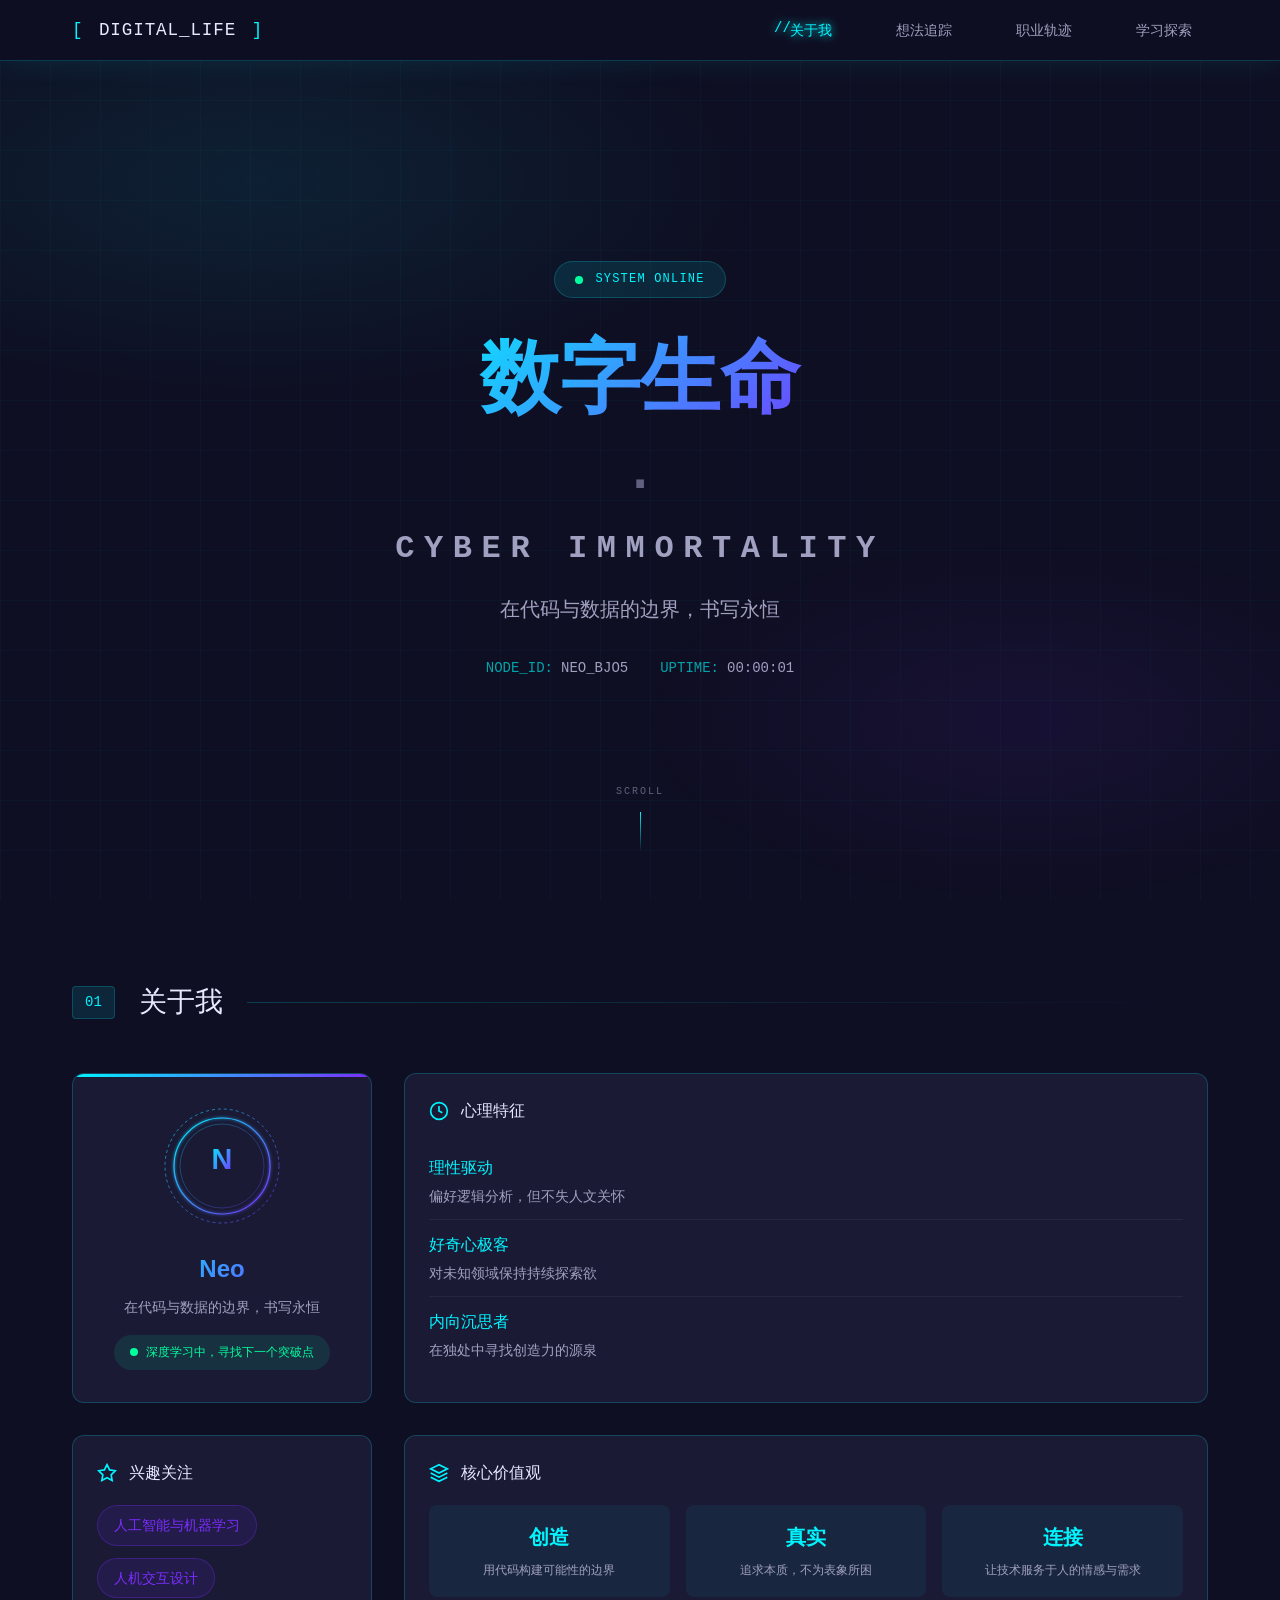
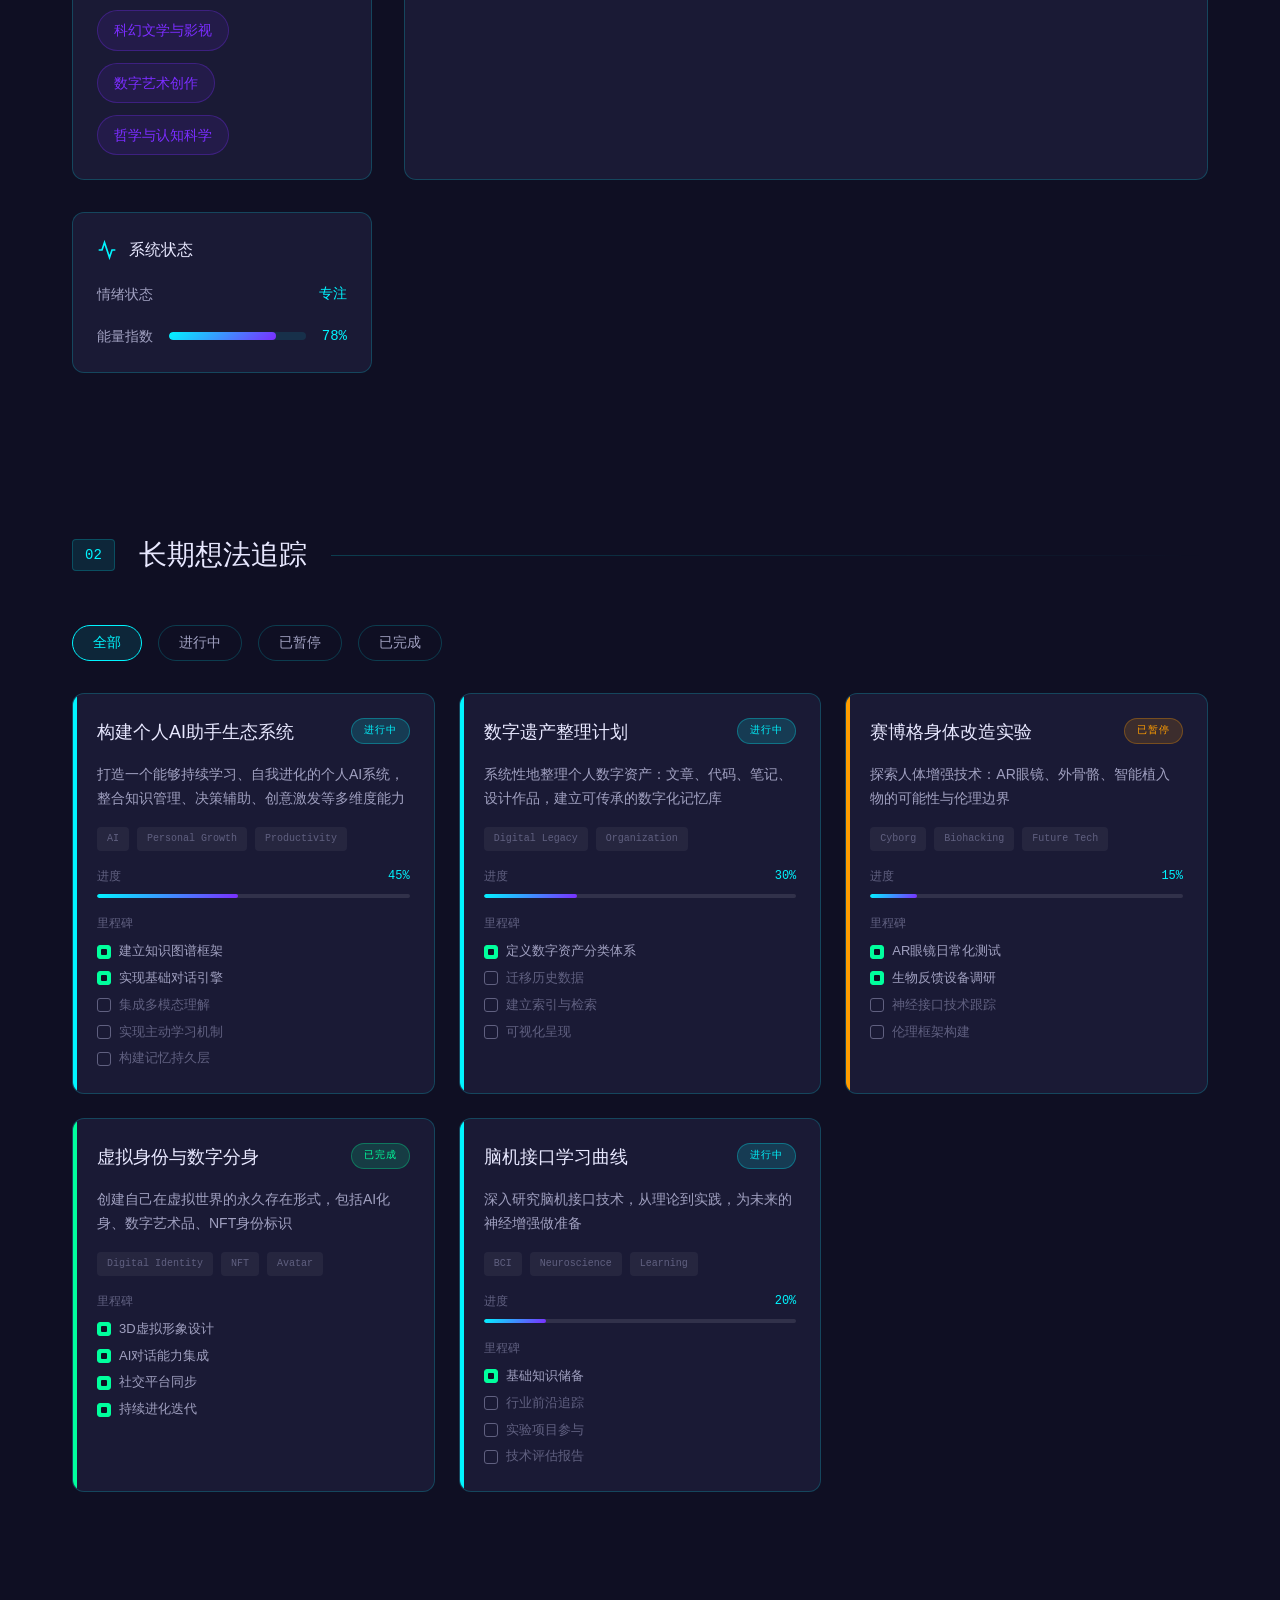
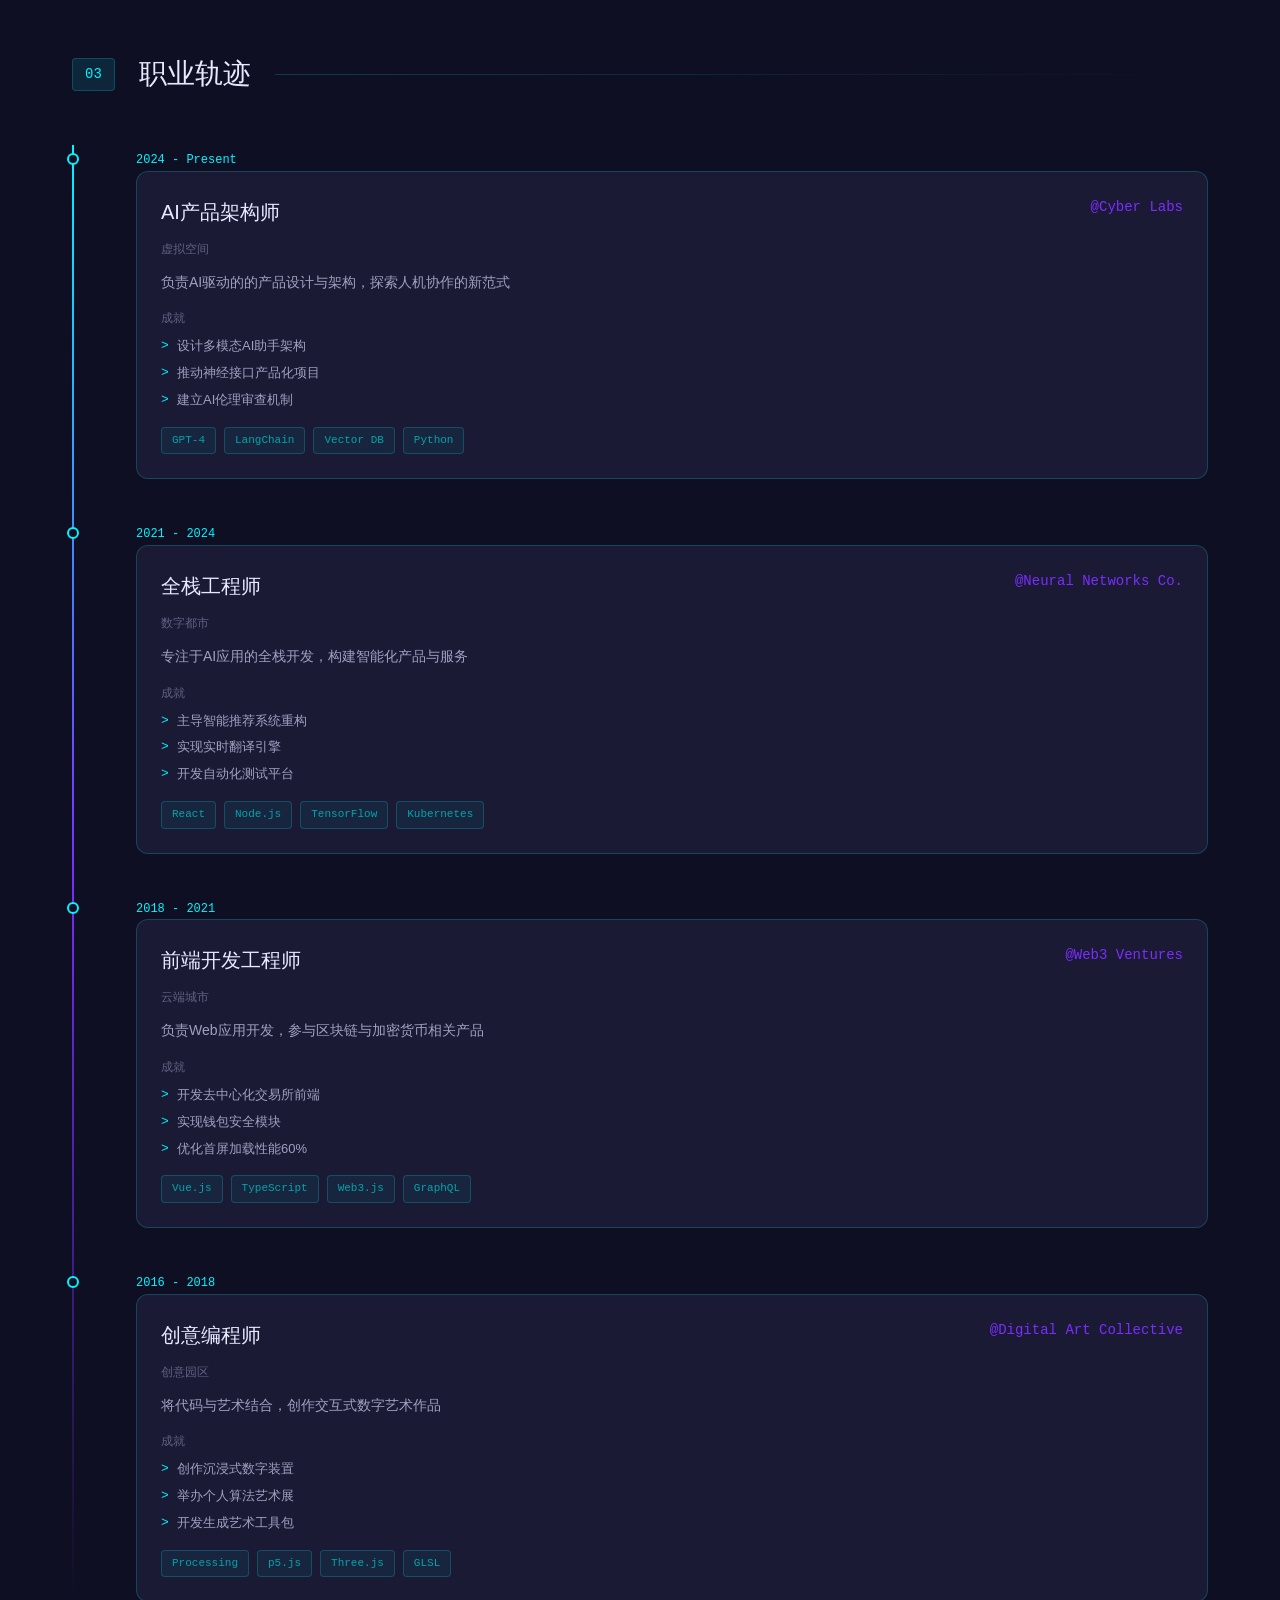
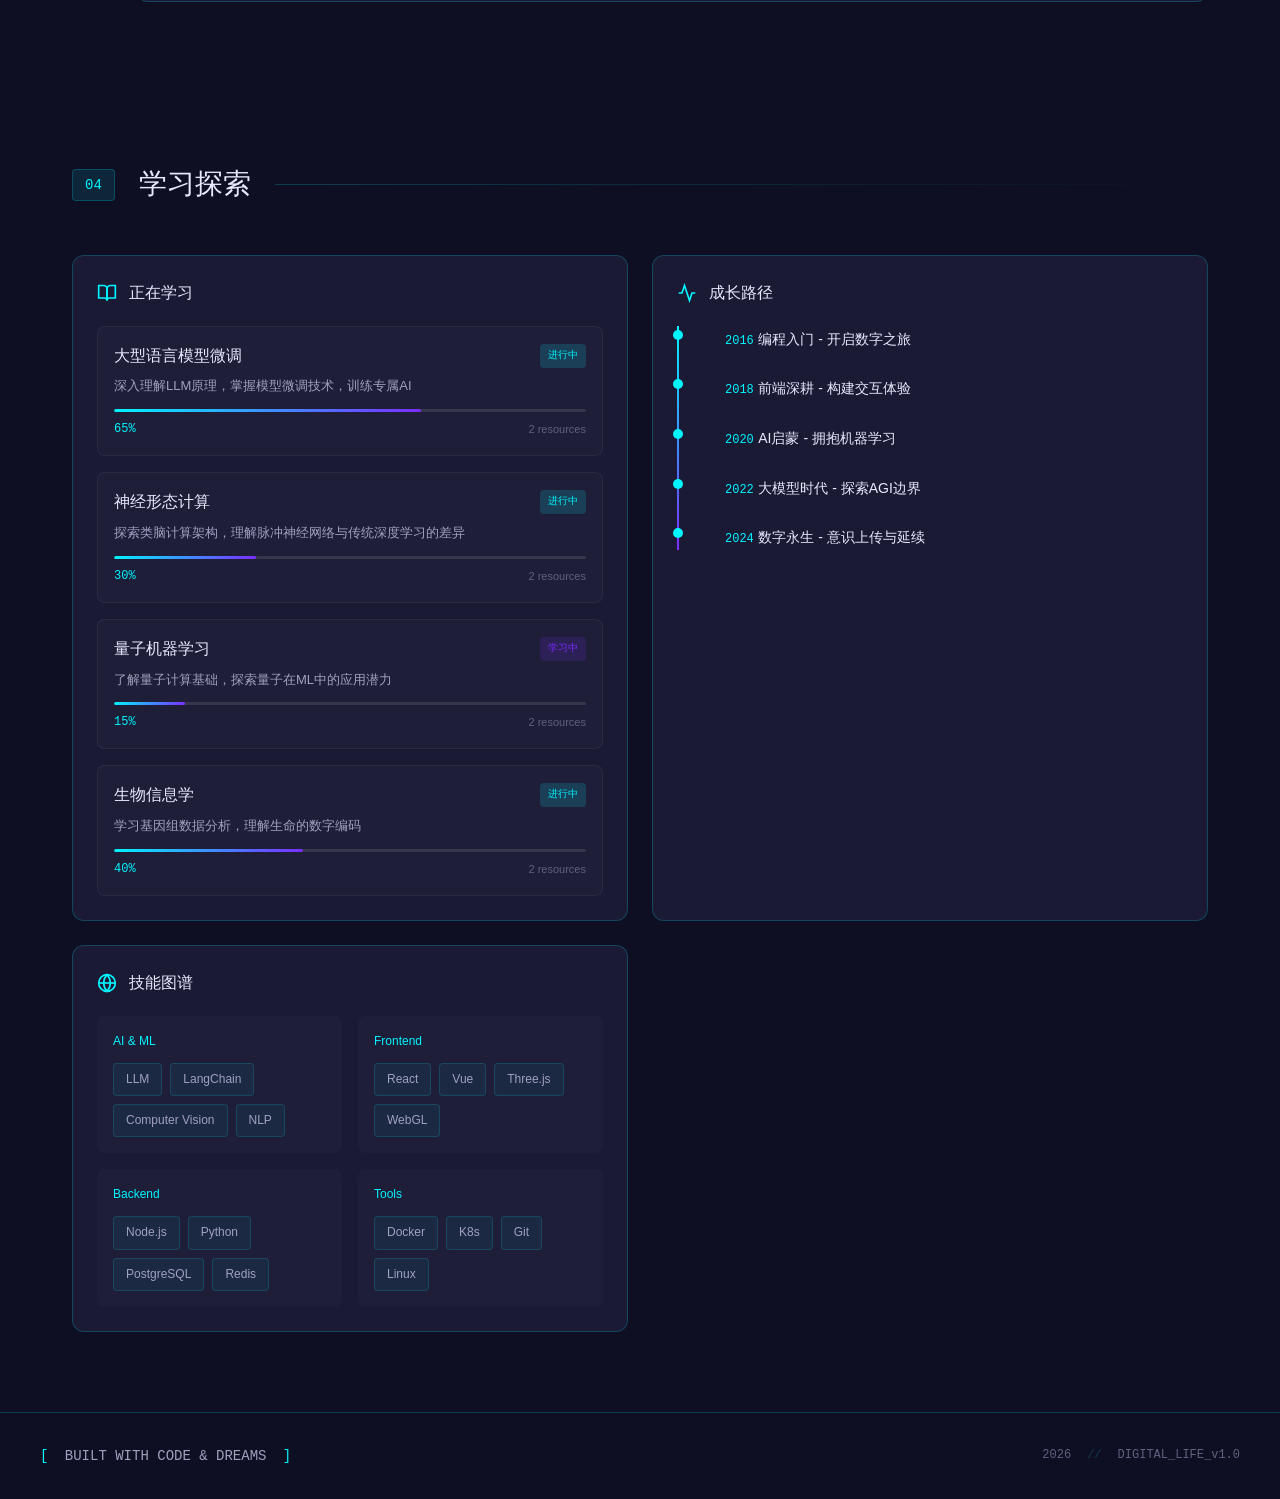
==== index.html @ 26f9b725 "feat: 升级为Coze CLI构建的赛博永生网站 - 新增data.json数据文件 - 新增完整的CSS样式(styles.css) - 新增交互脚本(main.js) - 更新index.ht" ====
<!DOCTYPE html><html lang="zh-CN"><head><!-- WebPro SDK -->
<script>
(function(n,e,r,t,a,o,s,i,c,l,f,m,p,u){o="precollect";s="getAttribute";i="addEventListener";c="PerformanceObserver";l=function(e){f=[].slice.call(arguments);f.push(Date.now(),location.href);(e==o?l.p.a:l.q).push(f)};l.q=[];l.p={a:[]};n[a]=l;m=document.createElement("script");m.src=r+"?aid="+t+"&globalName="+a;m.crossOrigin="anonymous";e.getElementsByTagName("head")[0].appendChild(m);if(i in n){l.pcErr=function(e){e=e||n.event;p=e.target||e.srcElement;if(p instanceof Element||p instanceof HTMLElement){n[a](o,"st",{tagName:p.tagName,url:p[s]("href")||p[s]("src")})}else{n[a](o,"err",e.error||e.message)}};l.pcRej=function(e){e=e||n.event;n[a](o,"reject",e.reason||e.detail&&e.detail.reason)};n[i]("error",l.pcErr,true);n[i]("unhandledrejection",l.pcRej,true)}if("PerformanceLongTaskTiming"in n){u=l.pp={entries:[]};u.observer=new PerformanceObserver(function(e){u.entries=u.entries.concat(e.getEntries())});u.observer.observe({entryTypes:["longtask"]})}})(window,document,"https://apm.volccdn.com/mars-web/apmplus/web/browser.cn.js",1001891,"apmPlus");
</script>
<script>
window.apmPlus("context.set", "project_id", "7626965288428453922");
window.apmPlus("init",{
  aid: 1001891,
  token: '26a8704bd4d34b1698085c787d0c95d0'
});
window.apmPlus("start");
</script>

  <meta charset="UTF-8"/>
  <meta name="viewport" content="width=device-width, initial-scale=1.0"/>
  <title>数字生命 · 赛博永生</title>
  <link rel="preconnect" href="https://fonts.googleapis.cn"/>
  <link rel="preconnect" href="https://fonts.gstatic.cn" crossorigin=""/>
  <link href="https://fonts.googleapis.cn/css2?family=Noto+Sans+SC:wght@300;400;500;700&amp;family=JetBrains+Mono:wght@400;500&amp;display=swap" rel="stylesheet"/>
  <link rel="stylesheet" href="styles.css"/>
</head>
<body>
  <!-- 背景效果 -->
  <div class="bg-grid"></div>
  <div class="bg-glow"></div>
  
  <!-- 导航栏 -->
  <nav class="cyber-nav" id="nav">
    <div class="nav-container">
      <div class="nav-logo">
        <span class="logo-bracket">[</span>
        <span class="logo-text">DIGITAL_LIFE</span>
        <span class="logo-bracket">]</span>
      </div>
      <button class="nav-toggle" id="navToggle" aria-label="切换导航">
        <span></span>
        <span></span>
        <span></span>
      </button>
      <ul class="nav-links" id="navLinks">
        <li><a href="#about" class="nav-link" data-i18n="nav.about">关于我</a></li>
        <li><a href="#thinking" class="nav-link" data-i18n="nav.thinking">想法追踪</a></li>
        <li><a href="#career" class="nav-link" data-i18n="nav.career">职业轨迹</a></li>
        <li><a href="#learning" class="nav-link" data-i18n="nav.learning">学习探索</a></li>
      </ul>
    </div>
  </nav>

  <!-- 主内容 -->
  <main class="main-content">
    <!-- Hero Section -->
    <section class="hero" id="hero">
      <div class="hero-content">
        <div class="hero-badge">
          <span class="pulse-dot"></span>
          <span class="status-text">SYSTEM ONLINE</span>
        </div>
        <h1 class="hero-title">
          <span class="title-cn">数字生命</span>
          <span class="title-divider">·</span>
          <span class="title-en">CYBER IMMORTALITY</span>
        </h1>
        <p class="hero-subtitle" id="heroSubtitle">在代码与数据的边界，书写永恒</p>
        <div class="hero-meta">
          <span class="meta-item">
            <span class="meta-label">NODE_ID:</span>
            <span class="meta-value" id="nodeId">NEO_001</span>
          </span>
          <span class="meta-item">
            <span class="meta-label">UPTIME:</span>
            <span class="meta-value" id="uptime">00:00:00</span>
          </span>
        </div>
      </div>
      <div class="scroll-indicator">
        <span class="scroll-text">SCROLL</span>
        <div class="scroll-line"></div>
      </div>
    </section>

    <!-- 关于我 Section -->
    <section class="section about-section" id="about">
      <div class="section-container">
        <header class="section-header">
          <span class="section-tag">01</span>
          <h2 class="section-title">关于我</h2>
          <span class="section-line"></span>
        </header>
        
        <div class="about-grid">
          <!-- 个人信息卡片 -->
          <div class="profile-card">
            <div class="profile-visual">
              <div class="avatar-container">
                <svg class="avatar-svg" viewBox="0 0 200 200">
                  <defs>
                    <linearGradient id="avatarGradient" x1="0%" y1="0%" x2="100%" y2="100%">
                      <stop offset="0%" style="stop-color:#00f5ff;stop-opacity:1"></stop>
                      <stop offset="100%" style="stop-color:#7b2dff;stop-opacity:1"></stop>
                    </linearGradient>
                    <filter id="glow">
                      <feGaussianBlur stdDeviation="3" result="coloredBlur"></feGaussianBlur>
                      <feMerge>
                        <feMergeNode in="coloredBlur"></feMergeNode>
                        <feMergeNode in="SourceGraphic"></feMergeNode>
                      </feMerge>
                    </filter>
                  </defs>
                  <circle cx="100" cy="100" r="80" fill="none" stroke="url(#avatarGradient)" stroke-width="2" filter="url(#glow)"></circle>
                  <circle cx="100" cy="100" r="70" fill="none" stroke="url(#avatarGradient)" stroke-width="1" opacity="0.5"></circle>
                  <text x="100" y="105" text-anchor="middle" fill="url(#avatarGradient)" font-size="48" font-weight="bold">N</text>
                  <circle cx="100" cy="100" r="95" fill="none" stroke="url(#avatarGradient)" stroke-width="1" stroke-dasharray="5,5" class="rotate-slow"></circle>
                </svg>
              </div>
            </div>
            <div class="profile-info">
              <h3 class="profile-name" id="profileName">Neo</h3>
              <p class="profile-tagline" id="profileTagline">在代码与数据的边界，书写永恒</p>
              <div class="profile-status">
                <span class="status-indicator active"></span>
                <span class="status-label" id="currentStatus">深度学习中，寻找下一个突破点</span>
              </div>
            </div>
          </div>

          <!-- 心理特征 -->
          <div class="info-card psychology-card">
            <h4 class="card-title">
              <svg class="card-icon" viewBox="0 0 24 24" fill="none" stroke="currentColor" stroke-width="2">
                <circle cx="12" cy="12" r="10"></circle>
                <path d="M12 6v6l4 2"></path>
              </svg>
              心理特征
            </h4>
            <ul class="trait-list" id="psychologyList"></ul>
          </div>

          <!-- 兴趣关注 -->
          <div class="info-card interests-card">
            <h4 class="card-title">
              <svg class="card-icon" viewBox="0 0 24 24" fill="none" stroke="currentColor" stroke-width="2">
                <polygon points="12 2 15.09 8.26 22 9.27 17 14.14 18.18 21.02 12 17.77 5.82 21.02 7 14.14 2 9.27 8.91 8.26 12 2"></polygon>
              </svg>
              兴趣关注
            </h4>
            <div class="interest-tags" id="interestsList"></div>
          </div>

          <!-- 价值观 -->
          <div class="info-card values-card">
            <h4 class="card-title">
              <svg class="card-icon" viewBox="0 0 24 24" fill="none" stroke="currentColor" stroke-width="2">
                <path d="M12 2L2 7l10 5 10-5-10-5zM2 17l10 5 10-5M2 12l10 5 10-5"></path>
              </svg>
              核心价值观
            </h4>
            <div class="values-grid" id="valuesList"></div>
          </div>

          <!-- 当前状态 -->
          <div class="info-card status-card">
            <h4 class="card-title">
              <svg class="card-icon" viewBox="0 0 24 24" fill="none" stroke="currentColor" stroke-width="2">
                <path d="M22 12h-4l-3 9L9 3l-3 9H2"></path>
              </svg>
              系统状态
            </h4>
            <div class="status-metrics">
              <div class="metric-item">
                <span class="metric-label">情绪状态</span>
                <span class="metric-value" id="moodValue">专注</span>
              </div>
              <div class="metric-item">
                <span class="metric-label">能量指数</span>
                <div class="energy-bar">
                  <div class="energy-fill" id="energyFill" style="width: 78%"></div>
                </div>
                <span class="metric-value"><span id="energyValue">78</span>%</span>
              </div>
            </div>
          </div>
        </div>
      </div>
    </section>

    <!-- 长期想法追踪 Section -->
    <section class="section thinking-section" id="thinking">
      <div class="section-container">
        <header class="section-header">
          <span class="section-tag">02</span>
          <h2 class="section-title">长期想法追踪</h2>
          <span class="section-line"></span>
        </header>

        <div class="filter-bar">
          <button class="filter-btn active" data-filter="all">全部</button>
          <button class="filter-btn" data-filter="in_progress">进行中</button>
          <button class="filter-btn" data-filter="paused">已暂停</button>
          <button class="filter-btn" data-filter="completed">已完成</button>
        </div>

        <div class="thinking-grid" id="thinkingGrid"></div>
      </div>
    </section>

    <!-- 职业轨迹 Section -->
    <section class="section career-section" id="career">
      <div class="section-container">
        <header class="section-header">
          <span class="section-tag">03</span>
          <h2 class="section-title">职业轨迹</h2>
          <span class="section-line"></span>
        </header>

        <div class="timeline" id="careerTimeline"></div>
      </div>
    </section>

    <!-- 学习探索 Section -->
    <section class="section learning-section" id="learning">
      <div class="section-container">
        <header class="section-header">
          <span class="section-tag">04</span>
          <h2 class="section-title">学习探索</h2>
          <span class="section-line"></span>
        </header>

        <div class="learning-grid">
          <!-- 正在学习 -->
          <div class="learning-card current-learning">
            <h4 class="card-title">
              <svg class="card-icon" viewBox="0 0 24 24" fill="none" stroke="currentColor" stroke-width="2">
                <path d="M2 3h6a4 4 0 0 1 4 4v14a3 3 0 0 0-3-3H2z"></path>
                <path d="M22 3h-6a4 4 0 0 0-4 4v14a3 3 0 0 1 3-3h7z"></path>
              </svg>
              正在学习
            </h4>
            <div class="learning-items" id="learningItems"></div>
          </div>

          <!-- 成长路径 -->
          <div class="learning-card growth-path">
            <h4 class="card-title">
              <svg class="card-icon" viewBox="0 0 24 24" fill="none" stroke="currentColor" stroke-width="2">
                <polyline points="22 12 18 12 15 21 9 3 6 12 2 12"></polyline>
              </svg>
              成长路径
            </h4>
            <div class="path-timeline" id="growthPath"></div>
          </div>

          <!-- 技能雷达 -->
          <div class="learning-card skills-card">
            <h4 class="card-title">
              <svg class="card-icon" viewBox="0 0 24 24" fill="none" stroke="currentColor" stroke-width="2">
                <circle cx="12" cy="12" r="10"></circle>
                <line x1="2" y1="12" x2="22" y2="12"></line>
                <path d="M12 2a15.3 15.3 0 0 1 4 10 15.3 15.3 0 0 1-4 10 15.3 15.3 0 0 1-4-10 15.3 15.3 0 0 1 4-10z"></path>
              </svg>
              技能图谱
            </h4>
            <div class="skills-container" id="skillsContainer"></div>
          </div>
        </div>
      </div>
    </section>
  </main>

  <!-- 页脚 -->
  <footer class="footer">
    <div class="footer-container">
      <div class="footer-text">
        <span class="footer-bracket">[</span>
        <span class="footer-info">BUILT WITH CODE &amp; DREAMS</span>
        <span class="footer-bracket">]</span>
      </div>
      <div class="footer-meta">
        <span id="footerYear">2024</span>
        <span class="footer-divider">//</span>
        <span>DIGITAL_LIFE_v1.0</span>
      </div>
    </div>
  </footer>

  <!-- 加载动画 -->
  <div class="loading-overlay" id="loadingOverlay">
    <div class="loader">
      <div class="loader-ring"></div>
      <span class="loader-text">INITIALIZING...</span>
    </div>
  </div>

  <script src="main.js"></script>


</body></html>
---- styles.css ----
/* ==================== 基础变量 ==================== */
:root {
  /* 颜色系统 */
  --bg-primary: #0f0f23;
  --bg-secondary: #141428;
  --bg-card: #1a1a35;
  --bg-card-hover: #222244;
  
  /* 赛博朋克主题色 */
  --cyan: #00f5ff;
  --cyan-dim: #00a5aa;
  --purple: #7b2dff;
  --purple-dim: #5a21cc;
  --pink: #ff2d95;
  --green: #00ff9d;
  --orange: #ff9d00;
  
  /* 渐变色 */
  --gradient-cyber: linear-gradient(135deg, var(--cyan) 0%, var(--purple) 100%);
  --gradient-glow: linear-gradient(135deg, rgba(0,245,255,0.1) 0%, rgba(123,45,255,0.1) 100%);
  
  /* 文字颜色 */
  --text-primary: #e8e8ff;
  --text-secondary: #a0a0c0;
  --text-dim: #606080;
  
  /* 边框 */
  --border-color: rgba(0,245,255,0.2);
  --border-hover: rgba(0,245,255,0.4);
  
  /* 阴影 */
  --shadow-glow: 0 0 20px rgba(0,245,255,0.3);
  --shadow-card: 0 4px 30px rgba(0,0,0,0.5);
  
  /* 字体 */
  --font-sans: 'Noto Sans SC', -apple-system, BlinkMacSystemFont, sans-serif;
  --font-mono: 'JetBrains Mono', 'Fira Code', monospace;
  
  /* 动画 */
  --transition-fast: 0.2s ease;
  --transition-normal: 0.3s ease;
  --transition-slow: 0.5s ease;
  
  /* 布局 */
  --container-max: 1200px;
  --section-padding: 80px 0;
}

/* ==================== 重置与基础 ==================== */
*, *::before, *::after {
  margin: 0;
  padding: 0;
  box-sizing: border-box;
}

html {
  scroll-behavior: smooth;
  font-size: 16px;
}

body {
  font-family: var(--font-sans);
  background-color: var(--bg-primary);
  color: var(--text-primary);
  line-height: 1.6;
  overflow-x: hidden;
  -webkit-font-smoothing: antialiased;
  -moz-osx-font-smoothing: grayscale;
}

a {
  color: inherit;
  text-decoration: none;
}

ul {
  list-style: none;
}

button {
  font-family: inherit;
  cursor: pointer;
  border: none;
  background: none;
}

img {
  max-width: 100%;
  height: auto;
}

/* ==================== 背景效果 ==================== */
.bg-grid {
  position: fixed;
  top: 0;
  left: 0;
  width: 100%;
  height: 100%;
  background-image: 
    linear-gradient(rgba(0,245,255,0.03) 1px, transparent 1px),
    linear-gradient(90deg, rgba(0,245,255,0.03) 1px, transparent 1px);
  background-size: 50px 50px;
  pointer-events: none;
  z-index: 0;
}

.bg-glow {
  position: fixed;
  top: 0;
  left: 0;
  width: 100%;
  height: 100%;
  background: 
    radial-gradient(ellipse 80% 50% at 20% 20%, rgba(0,245,255,0.08) 0%, transparent 50%),
    radial-gradient(ellipse 60% 40% at 80% 80%, rgba(123,45,255,0.08) 0%, transparent 50%);
  pointer-events: none;
  z-index: 0;
}

/* ==================== 导航栏 ==================== */
.cyber-nav {
  position: fixed;
  top: 0;
  left: 0;
  width: 100%;
  z-index: 1000;
  background: rgba(15,15,35,0.9);
  backdrop-filter: blur(10px);
  border-bottom: 1px solid var(--border-color);
  transition: var(--transition-normal);
}

.cyber-nav.scrolled {
  background: rgba(15,15,35,0.98);
  box-shadow: 0 0 30px rgba(0,245,255,0.1);
}

.nav-container {
  max-width: var(--container-max);
  margin: 0 auto;
  padding: 1rem 2rem;
  display: flex;
  justify-content: space-between;
  align-items: center;
}

.nav-logo {
  font-family: var(--font-mono);
  font-size: 1.1rem;
  font-weight: 500;
  letter-spacing: 0.05em;
}

.logo-bracket {
  color: var(--cyan);
}

.logo-text {
  color: var(--text-primary);
  margin: 0 0.25rem;
}

.nav-toggle {
  display: none;
  flex-direction: column;
  gap: 5px;
  padding: 0.5rem;
}

.nav-toggle span {
  display: block;
  width: 24px;
  height: 2px;
  background: var(--cyan);
  transition: var(--transition-fast);
}

.nav-links {
  display: flex;
  gap: 2rem;
}

.nav-link {
  font-family: var(--font-mono);
  font-size: 0.875rem;
  color: var(--text-secondary);
  padding: 0.5rem 1rem;
  position: relative;
  transition: var(--transition-fast);
}

.nav-link::before {
  content: '//';
  position: absolute;
  left: 0;
  color: var(--cyan);
  opacity: 0;
  transform: translateX(-10px);
  transition: var(--transition-fast);
}

.nav-link:hover,
.nav-link.active {
  color: var(--cyan);
  text-shadow: 0 0 10px var(--cyan);
}

.nav-link:hover::before,
.nav-link.active::before {
  opacity: 1;
  transform: translateX(0);
}

/* ==================== Hero Section ==================== */
.hero {
  min-height: 100vh;
  display: flex;
  flex-direction: column;
  justify-content: center;
  align-items: center;
  text-align: center;
  padding: 120px 2rem 80px;
  position: relative;
}

.hero-content {
  position: relative;
  z-index: 1;
  animation: fadeInUp 1s ease-out;
}

@keyframes fadeInUp {
  from {
    opacity: 0;
    transform: translateY(30px);
  }
  to {
    opacity: 1;
    transform: translateY(0);
  }
}

.hero-badge {
  display: inline-flex;
  align-items: center;
  gap: 0.75rem;
  padding: 0.5rem 1.25rem;
  background: rgba(0,245,255,0.1);
  border: 1px solid var(--border-color);
  border-radius: 100px;
  margin-bottom: 2rem;
  font-family: var(--font-mono);
  font-size: 0.75rem;
  letter-spacing: 0.1em;
  color: var(--cyan);
}

.pulse-dot {
  width: 8px;
  height: 8px;
  background: var(--green);
  border-radius: 50%;
  animation: pulse 2s ease-in-out infinite;
}

@keyframes pulse {
  0%, 100% {
    opacity: 1;
    box-shadow: 0 0 0 0 rgba(0,255,157,0.7);
  }
  50% {
    opacity: 0.8;
    box-shadow: 0 0 0 10px rgba(0,255,157,0);
  }
}

.hero-title {
  font-size: clamp(2.5rem, 8vw, 5rem);
  font-weight: 700;
  line-height: 1.2;
  margin-bottom: 1.5rem;
  display: flex;
  flex-direction: column;
  gap: 0.25rem;
}

.title-cn {
  background: var(--gradient-cyber);
  -webkit-background-clip: text;
  -webkit-text-fill-color: transparent;
  background-clip: text;
}

.title-divider {
  color: var(--text-dim);
  font-weight: 300;
}

.title-en {
  font-family: var(--font-mono);
  font-size: 0.4em;
  letter-spacing: 0.3em;
  color: var(--text-secondary);
  -webkit-text-fill-color: var(--text-secondary);
}

.hero-subtitle {
  font-size: 1.25rem;
  color: var(--text-secondary);
  margin-bottom: 2rem;
  font-weight: 300;
}

.hero-meta {
  display: flex;
  justify-content: center;
  gap: 2rem;
  font-family: var(--font-mono);
  font-size: 0.875rem;
  color: var(--text-dim);
}

.meta-item {
  display: flex;
  gap: 0.5rem;
}

.meta-label {
  color: var(--cyan-dim);
}

.meta-value {
  color: var(--text-secondary);
}

.scroll-indicator {
  position: absolute;
  bottom: 3rem;
  left: 50%;
  transform: translateX(-50%);
  display: flex;
  flex-direction: column;
  align-items: center;
  gap: 0.75rem;
  animation: bounce 2s ease-in-out infinite;
}

@keyframes bounce {
  0%, 100% { transform: translateX(-50%) translateY(0); }
  50% { transform: translateX(-50%) translateY(10px); }
}

.scroll-text {
  font-family: var(--font-mono);
  font-size: 0.625rem;
  letter-spacing: 0.2em;
  color: var(--text-dim);
}

.scroll-line {
  width: 1px;
  height: 40px;
  background: linear-gradient(to bottom, var(--cyan), transparent);
}

/* ==================== Section 通用 ==================== */
.section {
  padding: var(--section-padding);
  position: relative;
  z-index: 1;
}

.section-container {
  max-width: var(--container-max);
  margin: 0 auto;
  padding: 0 2rem;
}

.section-header {
  display: flex;
  align-items: center;
  gap: 1.5rem;
  margin-bottom: 3rem;
}

.section-tag {
  font-family: var(--font-mono);
  font-size: 0.875rem;
  color: var(--cyan);
  padding: 0.25rem 0.75rem;
  background: rgba(0,245,255,0.1);
  border: 1px solid var(--border-color);
  border-radius: 4px;
}

.section-title {
  font-size: 1.75rem;
  font-weight: 500;
  color: var(--text-primary);
}

.section-line {
  flex: 1;
  height: 1px;
  background: linear-gradient(to right, var(--border-color), transparent);
}

/* ==================== 关于我 Section ==================== */
.about-grid {
  display: grid;
  grid-template-columns: 300px 1fr;
  gap: 2rem;
}

.profile-card {
  background: var(--bg-card);
  border: 1px solid var(--border-color);
  border-radius: 12px;
  padding: 2rem;
  text-align: center;
  position: relative;
  overflow: hidden;
  transition: var(--transition-normal);
}

.profile-card::before {
  content: '';
  position: absolute;
  top: 0;
  left: 0;
  right: 0;
  height: 3px;
  background: var(--gradient-cyber);
}

.profile-card:hover {
  border-color: var(--border-hover);
  box-shadow: var(--shadow-glow);
}

.profile-visual {
  margin-bottom: 1.5rem;
}

.avatar-container {
  width: 120px;
  height: 120px;
  margin: 0 auto;
}

.avatar-svg {
  width: 100%;
  height: 100%;
}

.rotate-slow {
  animation: rotate 20s linear infinite;
  transform-origin: center;
}

@keyframes rotate {
  from { transform: rotate(0deg); }
  to { transform: rotate(360deg); }
}

.profile-info {
  position: relative;
  z-index: 1;
}

.profile-name {
  font-size: 1.5rem;
  font-weight: 700;
  margin-bottom: 0.5rem;
  background: var(--gradient-cyber);
  -webkit-background-clip: text;
  -webkit-text-fill-color: transparent;
  background-clip: text;
}

.profile-tagline {
  font-size: 0.875rem;
  color: var(--text-secondary);
  margin-bottom: 1rem;
}

.profile-status {
  display: inline-flex;
  align-items: center;
  gap: 0.5rem;
  padding: 0.5rem 1rem;
  background: rgba(0,255,157,0.1);
  border-radius: 100px;
  font-size: 0.75rem;
}

.status-indicator {
  width: 8px;
  height: 8px;
  border-radius: 50%;
  background: var(--text-dim);
}

.status-indicator.active {
  background: var(--green);
  animation: pulse 2s ease-in-out infinite;
}

.status-label {
  color: var(--green);
}

.info-card {
  background: var(--bg-card);
  border: 1px solid var(--border-color);
  border-radius: 12px;
  padding: 1.5rem;
  transition: var(--transition-normal);
}

.info-card:hover {
  border-color: var(--border-hover);
}

.card-title {
  display: flex;
  align-items: center;
  gap: 0.75rem;
  font-size: 1rem;
  font-weight: 500;
  margin-bottom: 1.25rem;
  color: var(--text-primary);
}

.card-icon {
  width: 20px;
  height: 20px;
  color: var(--cyan);
}

.trait-list li {
  padding: 0.75rem 0;
  border-bottom: 1px solid rgba(255,255,255,0.05);
}

.trait-list li:last-child {
  border-bottom: none;
}

.trait-list .trait {
  font-weight: 500;
  color: var(--cyan);
  margin-bottom: 0.25rem;
}

.trait-list .trait-desc {
  font-size: 0.875rem;
  color: var(--text-secondary);
}

.interest-tags {
  display: flex;
  flex-wrap: wrap;
  gap: 0.75rem;
}

.interest-tag {
  padding: 0.5rem 1rem;
  background: rgba(123,45,255,0.1);
  border: 1px solid rgba(123,45,255,0.3);
  border-radius: 100px;
  font-size: 0.875rem;
  color: var(--purple);
  transition: var(--transition-fast);
}

.interest-tag:hover {
  background: rgba(123,45,255,0.2);
  border-color: var(--purple);
  transform: translateY(-2px);
}

.values-grid {
  display: grid;
  grid-template-columns: repeat(3, 1fr);
  gap: 1rem;
}

.value-item {
  text-align: center;
  padding: 1rem;
  background: rgba(0,245,255,0.05);
  border-radius: 8px;
  transition: var(--transition-fast);
}

.value-item:hover {
  background: rgba(0,245,255,0.1);
  transform: translateY(-2px);
}

.value-item .core {
  font-size: 1.25rem;
  font-weight: 700;
  color: var(--cyan);
  margin-bottom: 0.5rem;
}

.value-item .desc {
  font-size: 0.75rem;
  color: var(--text-secondary);
}

.status-metrics {
  display: flex;
  flex-direction: column;
  gap: 1.25rem;
}

.metric-item {
  display: flex;
  align-items: center;
  justify-content: space-between;
  gap: 1rem;
}

.metric-label {
  font-size: 0.875rem;
  color: var(--text-secondary);
}

.metric-value {
  font-family: var(--font-mono);
  font-size: 0.875rem;
  color: var(--cyan);
}

.energy-bar {
  flex: 1;
  height: 8px;
  background: rgba(0,245,255,0.1);
  border-radius: 4px;
  overflow: hidden;
}

.energy-fill {
  height: 100%;
  background: var(--gradient-cyber);
  border-radius: 4px;
  transition: width 1s ease-out;
}

/* ==================== 长期想法追踪 Section ==================== */
.filter-bar {
  display: flex;
  gap: 1rem;
  margin-bottom: 2rem;
  flex-wrap: wrap;
}

.filter-btn {
  padding: 0.5rem 1.25rem;
  font-family: var(--font-mono);
  font-size: 0.875rem;
  color: var(--text-secondary);
  background: transparent;
  border: 1px solid var(--border-color);
  border-radius: 100px;
  transition: var(--transition-fast);
}

.filter-btn:hover,
.filter-btn.active {
  color: var(--cyan);
  border-color: var(--cyan);
  background: rgba(0,245,255,0.1);
}

.thinking-grid {
  display: grid;
  grid-template-columns: repeat(auto-fill, minmax(350px, 1fr));
  gap: 1.5rem;
}

.thinking-card {
  background: var(--bg-card);
  border: 1px solid var(--border-color);
  border-radius: 12px;
  padding: 1.5rem;
  position: relative;
  overflow: hidden;
  transition: var(--transition-normal);
  animation: fadeIn 0.5s ease-out;
}

@keyframes fadeIn {
  from { opacity: 0; transform: translateY(20px); }
  to { opacity: 1; transform: translateY(0); }
}

.thinking-card:hover {
  border-color: var(--border-hover);
  transform: translateY(-4px);
  box-shadow: var(--shadow-glow);
}

.thinking-card::before {
  content: '';
  position: absolute;
  top: 0;
  left: 0;
  width: 4px;
  height: 100%;
}

.thinking-card[data-status="in_progress"]::before {
  background: var(--cyan);
}

.thinking-card[data-status="paused"]::before {
  background: var(--orange);
}

.thinking-card[data-status="completed"]::before {
  background: var(--green);
}

.thinking-header {
  display: flex;
  justify-content: space-between;
  align-items: flex-start;
  margin-bottom: 1rem;
}

.thinking-title {
  font-size: 1.125rem;
  font-weight: 500;
  color: var(--text-primary);
  flex: 1;
  padding-right: 1rem;
}

.status-badge {
  padding: 0.25rem 0.75rem;
  font-family: var(--font-mono);
  font-size: 0.625rem;
  text-transform: uppercase;
  letter-spacing: 0.1em;
  border-radius: 100px;
  white-space: nowrap;
}

.status-badge.in_progress {
  background: rgba(0,245,255,0.15);
  color: var(--cyan);
  border: 1px solid rgba(0,245,255,0.3);
}

.status-badge.paused {
  background: rgba(255,157,0,0.15);
  color: var(--orange);
  border: 1px solid rgba(255,157,0,0.3);
}

.status-badge.completed {
  background: rgba(0,255,157,0.15);
  color: var(--green);
  border: 1px solid rgba(0,255,157,0.3);
}

.thinking-desc {
  font-size: 0.875rem;
  color: var(--text-secondary);
  margin-bottom: 1rem;
  line-height: 1.7;
}

.thinking-tags {
  display: flex;
  flex-wrap: wrap;
  gap: 0.5rem;
  margin-bottom: 1rem;
}

.tag {
  padding: 0.25rem 0.625rem;
  font-family: var(--font-mono);
  font-size: 0.625rem;
  color: var(--text-dim);
  background: rgba(255,255,255,0.05);
  border-radius: 4px;
}

.thinking-progress {
  margin-bottom: 1rem;
}

.progress-header {
  display: flex;
  justify-content: space-between;
  margin-bottom: 0.5rem;
}

.progress-label {
  font-size: 0.75rem;
  color: var(--text-dim);
}

.progress-value {
  font-family: var(--font-mono);
  font-size: 0.75rem;
  color: var(--cyan);
}

.progress-bar {
  height: 4px;
  background: rgba(255,255,255,0.1);
  border-radius: 2px;
  overflow: hidden;
}

.progress-fill {
  height: 100%;
  background: var(--gradient-cyber);
  border-radius: 2px;
  transition: width 1s ease-out;
}

.thinking-milestones h5 {
  font-size: 0.75rem;
  color: var(--text-dim);
  margin-bottom: 0.5rem;
  font-weight: 400;
}

.milestone-list {
  display: flex;
  flex-direction: column;
  gap: 0.375rem;
}

.milestone-item {
  display: flex;
  align-items: center;
  gap: 0.5rem;
  font-size: 0.8125rem;
}

.milestone-check {
  width: 14px;
  height: 14px;
  border: 1px solid var(--text-dim);
  border-radius: 3px;
  display: flex;
  align-items: center;
  justify-content: center;
  flex-shrink: 0;
}

.milestone-check.done {
  background: var(--green);
  border-color: var(--green);
}

.milestone-check.done::after {
  content: '';
  width: 6px;
  height: 6px;
  background: var(--bg-primary);
  border-radius: 1px;
}

.milestone-item.pending {
  color: var(--text-dim);
}

.milestone-item.done {
  color: var(--text-secondary);
}

/* ==================== 职业轨迹 Section ==================== */
.timeline {
  position: relative;
  padding-left: 2rem;
}

.timeline::before {
  content: '';
  position: absolute;
  left: 0;
  top: 0;
  bottom: 0;
  width: 2px;
  background: linear-gradient(to bottom, var(--cyan), var(--purple), transparent);
}

.timeline-item {
  position: relative;
  padding-bottom: 2.5rem;
  padding-left: 2rem;
  animation: fadeIn 0.5s ease-out;
}

.timeline-item:last-child {
  padding-bottom: 0;
}

.timeline-item::before {
  content: '';
  position: absolute;
  left: -2rem;
  top: 0.5rem;
  width: 12px;
  height: 12px;
  background: var(--bg-primary);
  border: 2px solid var(--cyan);
  border-radius: 50%;
  transform: translateX(-5px);
}

.timeline-item:hover::before {
  background: var(--cyan);
  box-shadow: 0 0 15px var(--cyan);
}

.timeline-period {
  font-family: var(--font-mono);
  font-size: 0.75rem;
  color: var(--cyan);
  margin-bottom: 0.5rem;
}

.timeline-content {
  background: var(--bg-card);
  border: 1px solid var(--border-color);
  border-radius: 12px;
  padding: 1.5rem;
  transition: var(--transition-normal);
}

.timeline-content:hover {
  border-color: var(--border-hover);
  transform: translateX(8px);
}

.timeline-header {
  display: flex;
  justify-content: space-between;
  align-items: flex-start;
  margin-bottom: 0.75rem;
  flex-wrap: wrap;
  gap: 0.5rem;
}

.timeline-title {
  font-size: 1.25rem;
  font-weight: 500;
  color: var(--text-primary);
}

.timeline-company {
  font-family: var(--font-mono);
  font-size: 0.875rem;
  color: var(--purple);
}

.timeline-location {
  font-size: 0.75rem;
  color: var(--text-dim);
  margin-bottom: 0.75rem;
}

.timeline-desc {
  font-size: 0.875rem;
  color: var(--text-secondary);
  margin-bottom: 1rem;
}

.timeline-achievements {
  margin-bottom: 1rem;
}

.timeline-achievements h5 {
  font-size: 0.75rem;
  color: var(--text-dim);
  margin-bottom: 0.5rem;
  font-weight: 400;
}

.timeline-achievements ul {
  display: flex;
  flex-direction: column;
  gap: 0.375rem;
}

.timeline-achievements li {
  font-size: 0.8125rem;
  color: var(--text-secondary);
  padding-left: 1rem;
  position: relative;
}

.timeline-achievements li::before {
  content: '>';
  position: absolute;
  left: 0;
  color: var(--cyan);
  font-family: var(--font-mono);
}

.tech-tags {
  display: flex;
  flex-wrap: wrap;
  gap: 0.5rem;
}

.tech-tag {
  padding: 0.25rem 0.625rem;
  font-family: var(--font-mono);
  font-size: 0.6875rem;
  color: var(--cyan-dim);
  background: rgba(0,245,255,0.05);
  border: 1px solid rgba(0,245,255,0.2);
  border-radius: 4px;
}

/* ==================== 学习探索 Section ==================== */
.learning-grid {
  display: grid;
  grid-template-columns: repeat(2, 1fr);
  gap: 1.5rem;
}

.learning-card {
  background: var(--bg-card);
  border: 1px solid var(--border-color);
  border-radius: 12px;
  padding: 1.5rem;
  transition: var(--transition-normal);
}

.learning-card:hover {
  border-color: var(--border-hover);
}

.learning-item {
  padding: 1rem;
  background: rgba(255,255,255,0.02);
  border: 1px solid rgba(255,255,255,0.05);
  border-radius: 8px;
  margin-bottom: 1rem;
  transition: var(--transition-fast);
}

.learning-item:last-child {
  margin-bottom: 0;
}

.learning-item:hover {
  background: rgba(0,245,255,0.05);
  border-color: var(--border-color);
}

.learning-header {
  display: flex;
  justify-content: space-between;
  align-items: center;
  margin-bottom: 0.5rem;
}

.learning-name {
  font-size: 1rem;
  font-weight: 500;
  color: var(--text-primary);
}

.learning-status {
  font-family: var(--font-mono);
  font-size: 0.625rem;
  padding: 0.25rem 0.5rem;
  border-radius: 4px;
  text-transform: uppercase;
}

.learning-status.active {
  background: rgba(0,245,255,0.15);
  color: var(--cyan);
}

.learning-status.learning {
  background: rgba(123,45,255,0.15);
  color: var(--purple);
}

.learning-item-desc {
  font-size: 0.8125rem;
  color: var(--text-secondary);
  margin-bottom: 0.75rem;
}

.learning-progress-bar {
  height: 3px;
  background: rgba(255,255,255,0.1);
  border-radius: 2px;
  overflow: hidden;
  margin-bottom: 0.5rem;
}

.learning-progress-fill {
  height: 100%;
  background: var(--gradient-cyber);
  border-radius: 2px;
  transition: width 1s ease-out;
}

.learning-meta {
  display: flex;
  justify-content: space-between;
  align-items: center;
}

.learning-progress-text {
  font-family: var(--font-mono);
  font-size: 0.75rem;
  color: var(--cyan);
}

.learning-resources {
  font-size: 0.6875rem;
  color: var(--text-dim);
}

/* 成长路径 */
.path-timeline {
  position: relative;
  padding-left: 1.5rem;
}

.path-timeline::before {
  content: '';
  position: absolute;
  left: 0;
  top: 0;
  bottom: 0;
  width: 2px;
  background: linear-gradient(to bottom, var(--cyan), var(--purple));
}

.path-item {
  position: relative;
  padding-bottom: 1.5rem;
  padding-left: 1.5rem;
}

.path-item:last-child {
  padding-bottom: 0;
}

.path-item::before {
  content: '';
  position: absolute;
  left: -1.5rem;
  top: 0.25rem;
  width: 10px;
  height: 10px;
  background: var(--cyan);
  border-radius: 50%;
  transform: translateX(-4px);
}

.path-year {
  font-family: var(--font-mono);
  font-size: 0.75rem;
  color: var(--cyan);
  margin-bottom: 0.25rem;
}

.path-milestone {
  font-size: 0.875rem;
  color: var(--text-primary);
}

/* 技能图谱 */
.skills-container {
  display: grid;
  grid-template-columns: repeat(2, 1fr);
  gap: 1rem;
}

.skill-category {
  padding: 1rem;
  background: rgba(255,255,255,0.02);
  border-radius: 8px;
}

.skill-category-title {
  font-size: 0.75rem;
  color: var(--cyan);
  margin-bottom: 0.75rem;
  font-weight: 500;
}

.skill-items {
  display: flex;
  flex-wrap: wrap;
  gap: 0.5rem;
}

.skill-item {
  padding: 0.375rem 0.75rem;
  font-size: 0.75rem;
  color: var(--text-secondary);
  background: rgba(0,245,255,0.05);
  border: 1px solid rgba(0,245,255,0.15);
  border-radius: 4px;
  transition: var(--transition-fast);
}

.skill-item:hover {
  color: var(--cyan);
  border-color: var(--cyan);
  transform: translateY(-2px);
}

/* ==================== Footer ==================== */
.footer {
  padding: 2rem;
  border-top: 1px solid var(--border-color);
  position: relative;
  z-index: 1;
}

.footer-container {
  max-width: var(--container-max);
  margin: 0 auto;
  display: flex;
  justify-content: space-between;
  align-items: center;
  flex-wrap: wrap;
  gap: 1rem;
}

.footer-text {
  font-family: var(--font-mono);
  font-size: 0.875rem;
}

.footer-bracket {
  color: var(--cyan);
}

.footer-info {
  color: var(--text-secondary);
  margin: 0 0.5rem;
}

.footer-meta {
  display: flex;
  gap: 1rem;
  font-family: var(--font-mono);
  font-size: 0.75rem;
  color: var(--text-dim);
}

.footer-divider {
  color: var(--border-color);
}

/* ==================== Loading ==================== */
.loading-overlay {
  position: fixed;
  top: 0;
  left: 0;
  width: 100%;
  height: 100%;
  background: var(--bg-primary);
  display: flex;
  justify-content: center;
  align-items: center;
  z-index: 9999;
  transition: opacity 0.5s ease, visibility 0.5s ease;
}

.loading-overlay.hidden {
  opacity: 0;
  visibility: hidden;
}

.loader {
  display: flex;
  flex-direction: column;
  align-items: center;
  gap: 1.5rem;
}

.loader-ring {
  width: 60px;
  height: 60px;
  border: 2px solid var(--border-color);
  border-top-color: var(--cyan);
  border-radius: 50%;
  animation: spin 1s linear infinite;
}

@keyframes spin {
  to { transform: rotate(360deg); }
}

.loader-text {
  font-family: var(--font-mono);
  font-size: 0.875rem;
  color: var(--cyan);
  letter-spacing: 0.2em;
}

/* ==================== 响应式 ==================== */
@media (max-width: 1024px) {
  .about-grid {
    grid-template-columns: 1fr;
  }
  
  .profile-card {
    max-width: 350px;
    margin: 0 auto;
  }
  
  .learning-grid {
    grid-template-columns: 1fr;
  }
}

@media (max-width: 768px) {
  :root {
    --section-padding: 60px 0;
  }
  
  .nav-toggle {
    display: flex;
  }
  
  .nav-links {
    position: absolute;
    top: 100%;
    left: 0;
    width: 100%;
    flex-direction: column;
    background: rgba(15,15,35,0.98);
    backdrop-filter: blur(10px);
    padding: 1rem;
    border-top: 1px solid var(--border-color);
    transform: translateY(-100%);
    opacity: 0;
    visibility: hidden;
    transition: var(--transition-normal);
  }
  
  .nav-links.open {
    transform: translateY(0);
    opacity: 1;
    visibility: visible;
  }
  
  .nav-link {
    padding: 0.75rem 1rem;
  }
  
  .hero-meta {
    flex-direction: column;
    gap: 0.5rem;
  }
  
  .values-grid {
    grid-template-columns: 1fr;
  }
  
  .thinking-grid {
    grid-template-columns: 1fr;
  }
  
  .skills-container {
    grid-template-columns: 1fr;
  }
  
  .footer-container {
    flex-direction: column;
    text-align: center;
  }
}

@media (max-width: 480px) {
  .section-container {
    padding: 0 1rem;
  }
  
  .hero {
    padding: 100px 1rem 60px;
  }
  
  .hero-title {
    font-size: 2rem;
  }
  
  .section-title {
    font-size: 1.5rem;
  }
  
  .section-header {
    flex-wrap: wrap;
  }
  
  .filter-bar {
    justify-content: center;
  }
}

/* ==================== 辅助类 ==================== */
.hidden {
  display: none !important;
}

.fade-out {
  opacity: 0;
  transform: translateY(20px);
}
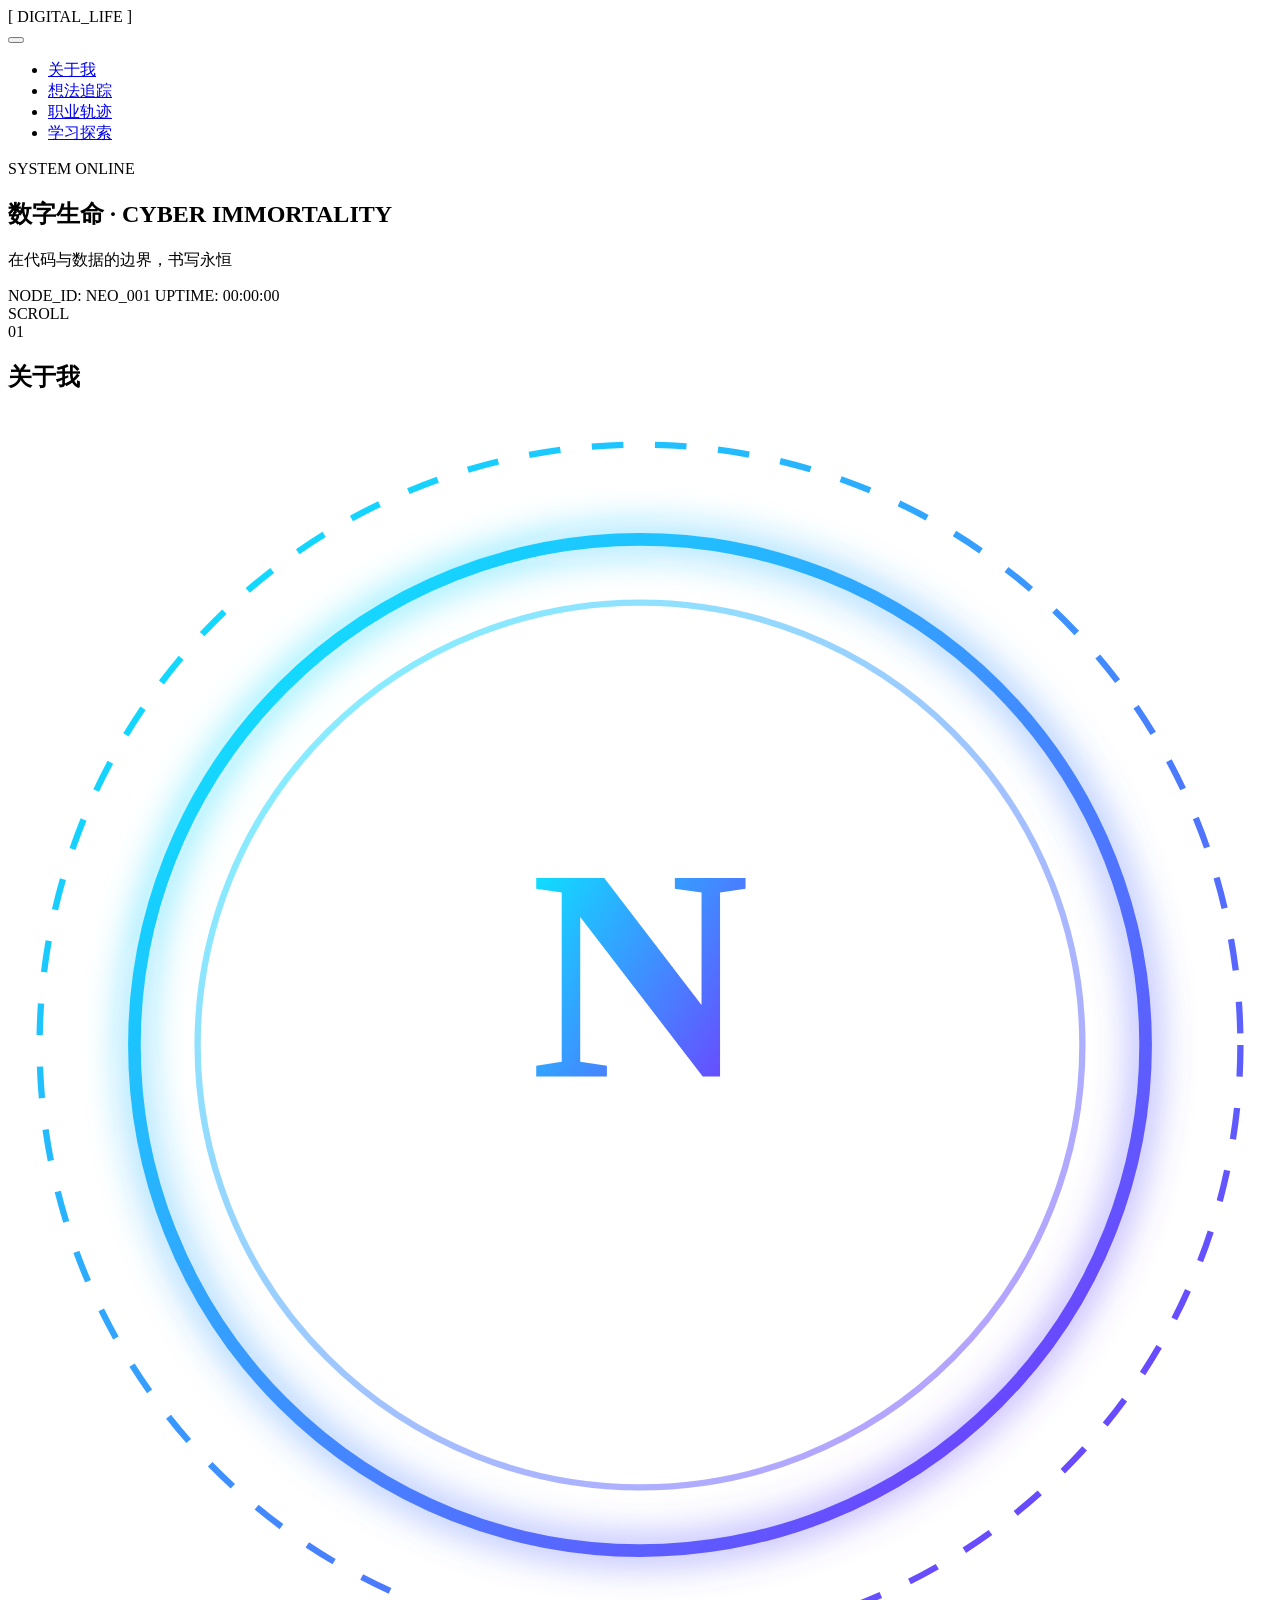
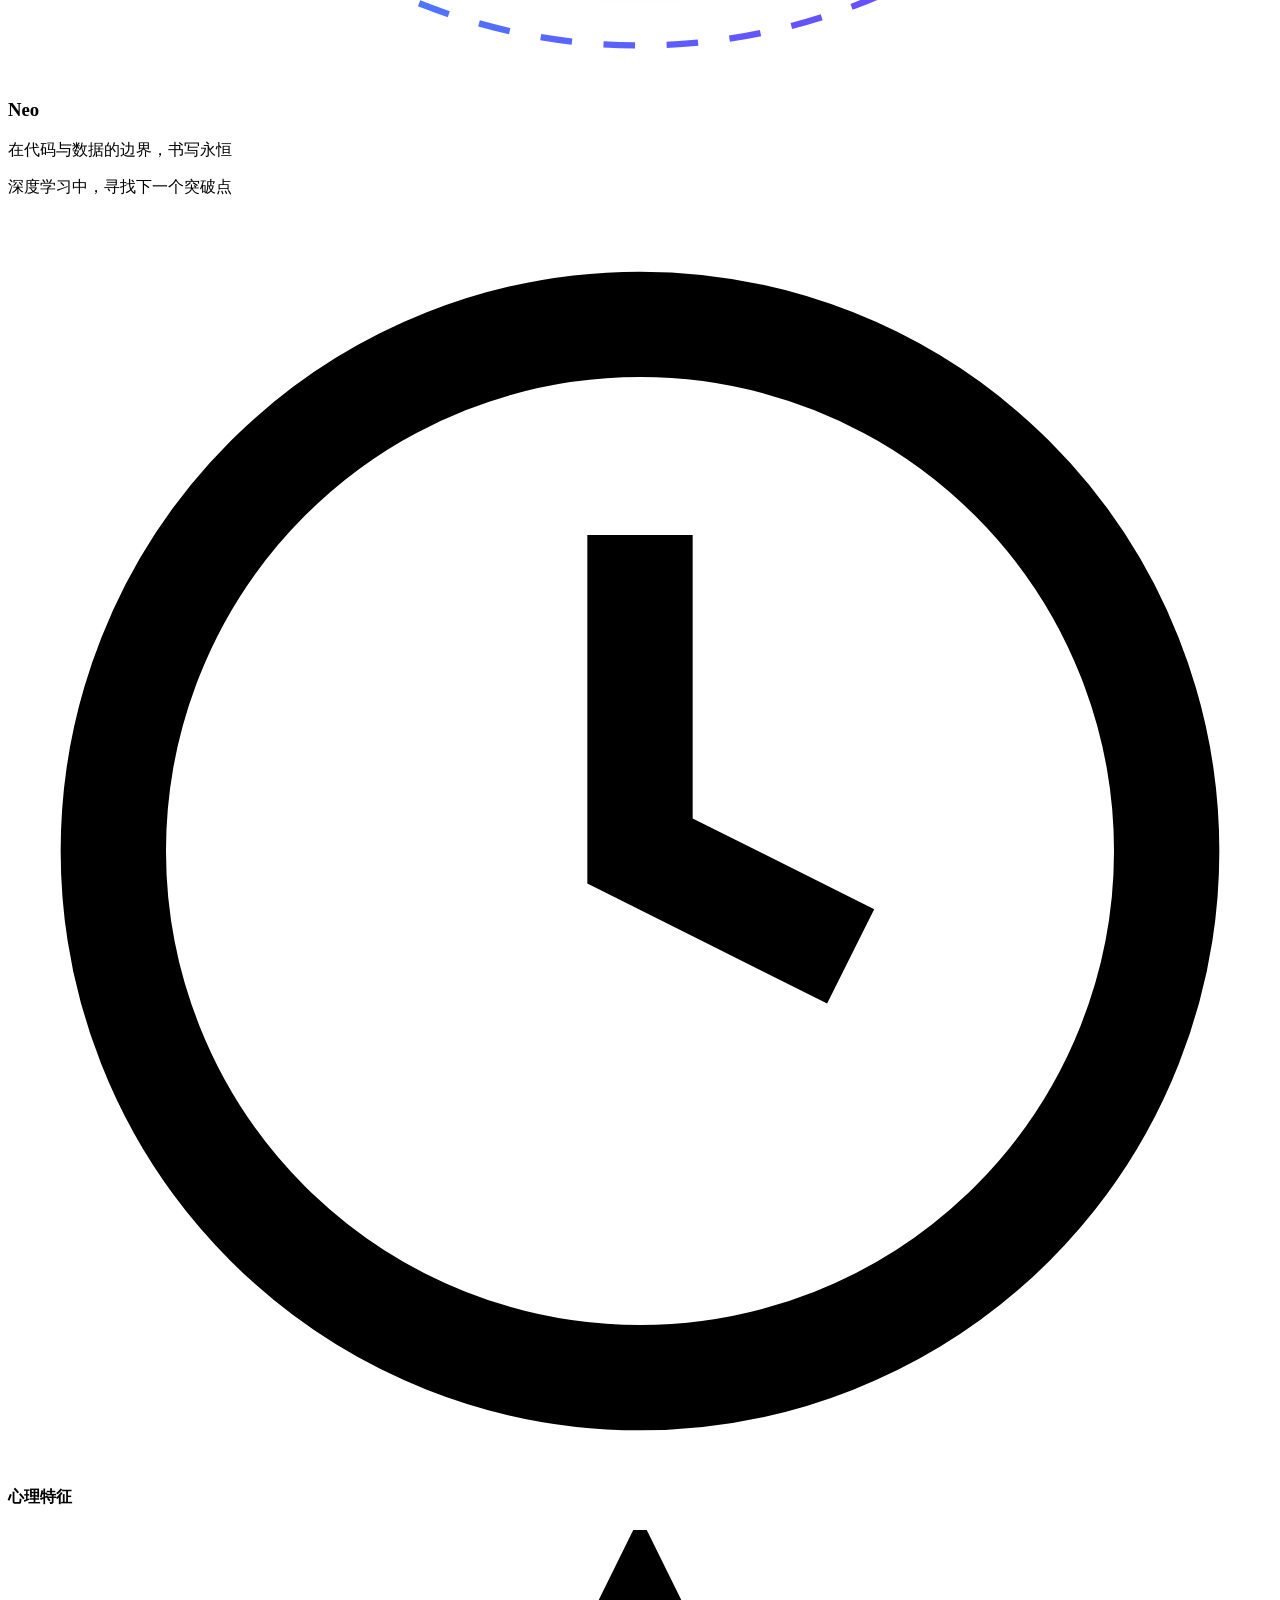
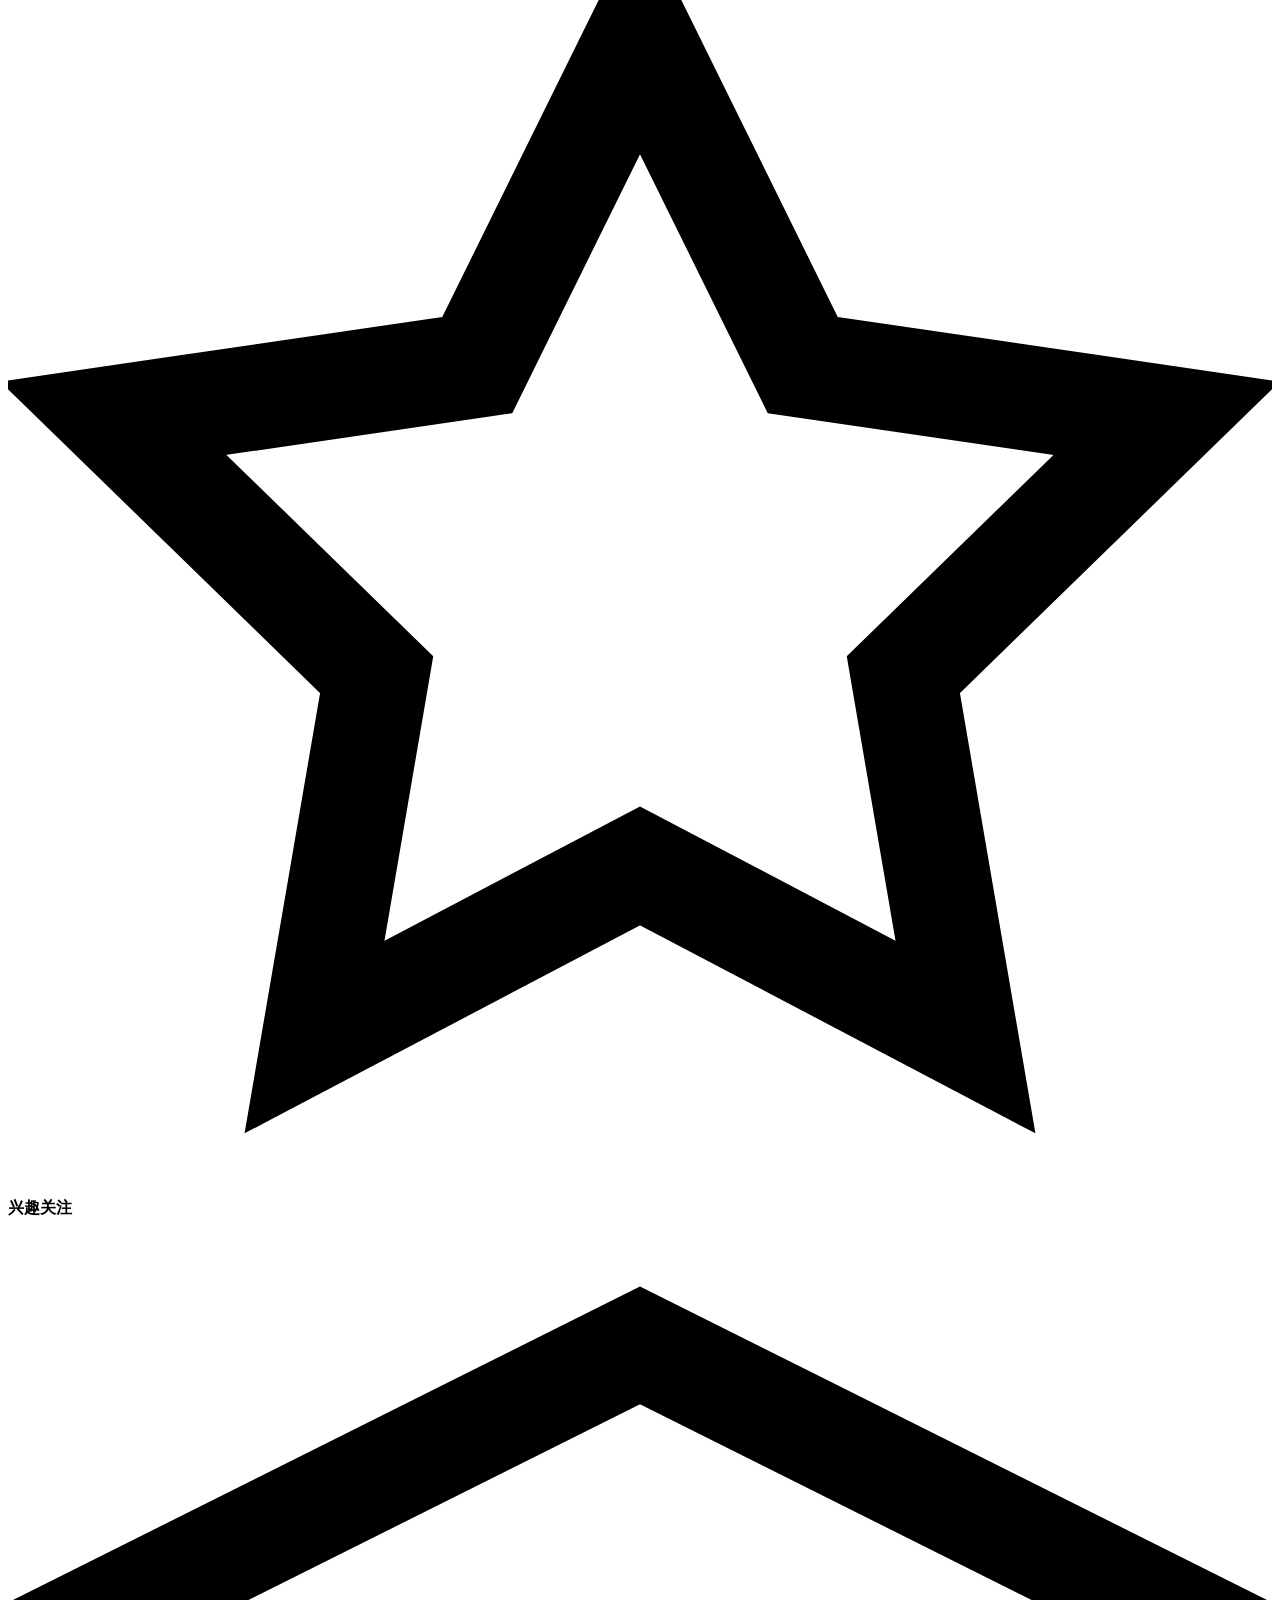
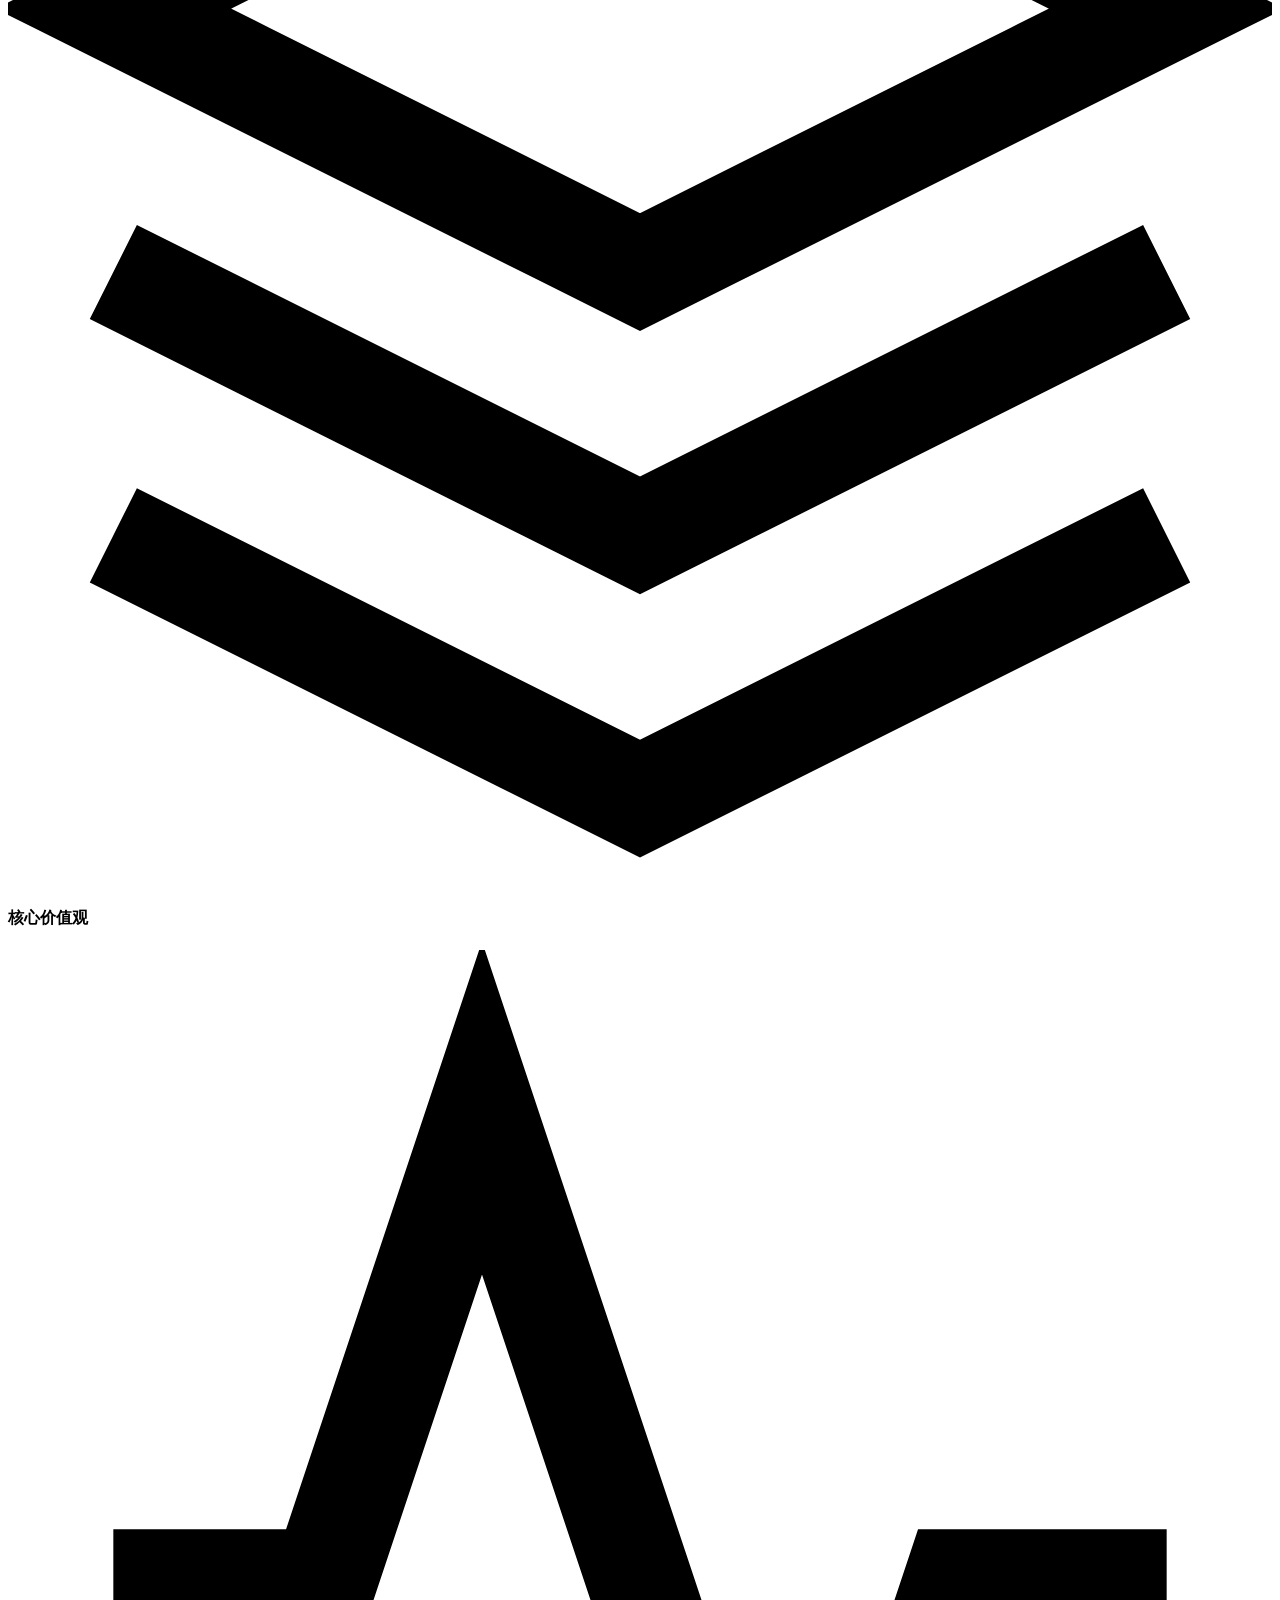
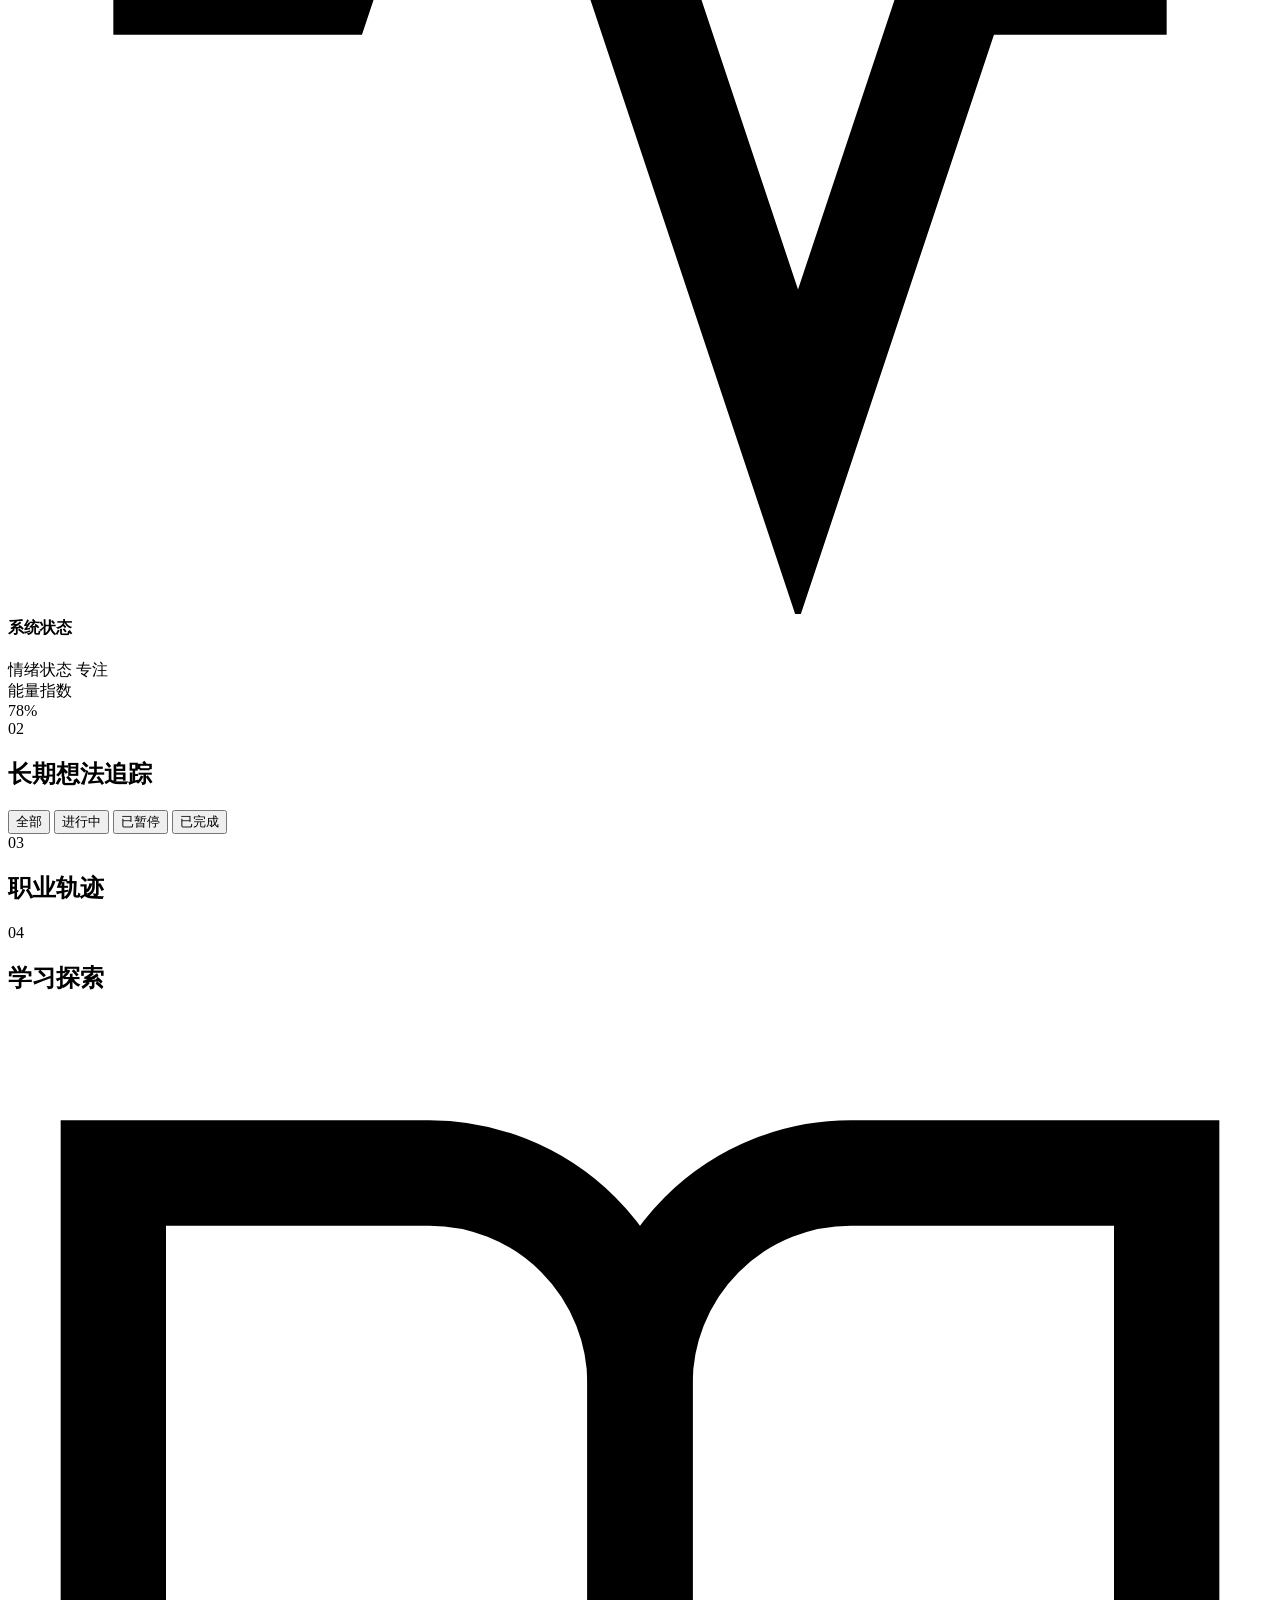
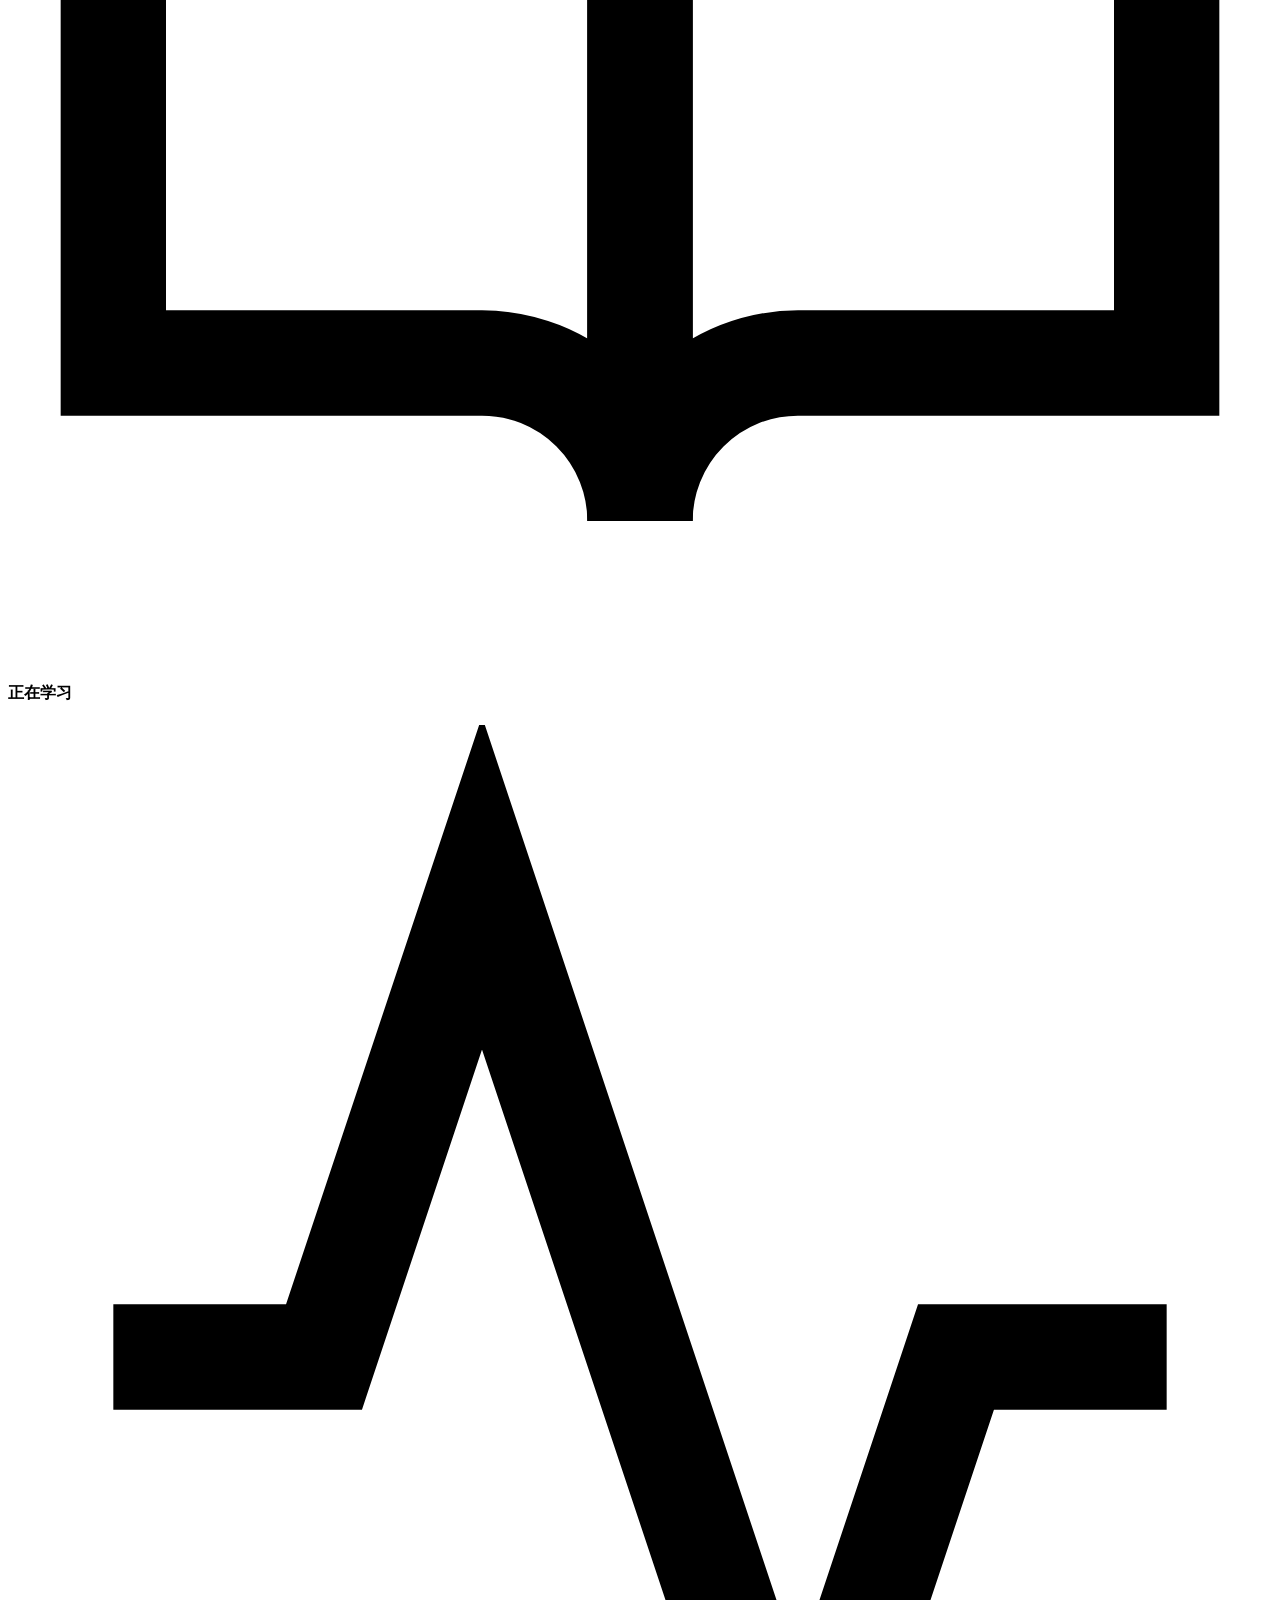
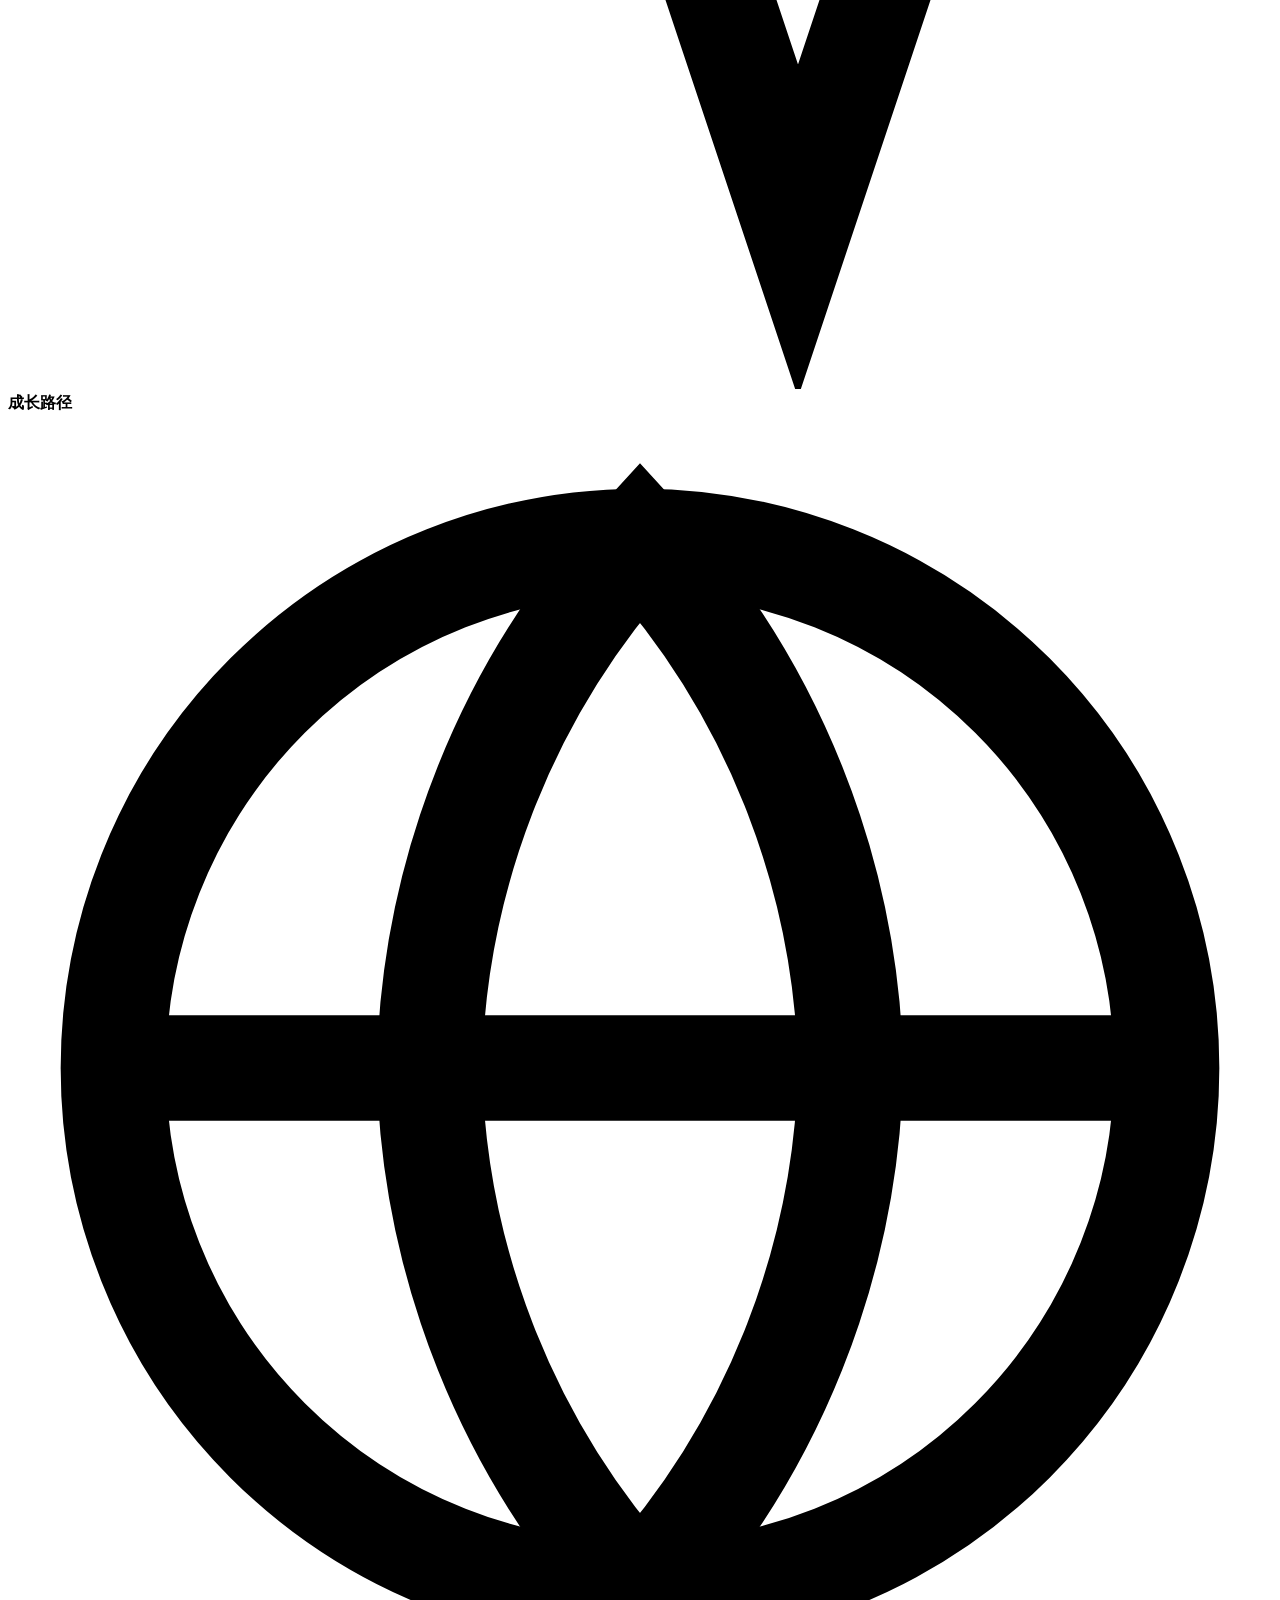
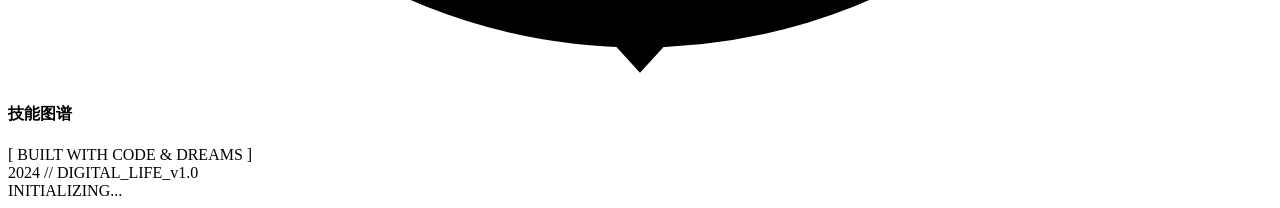
==== commit 98dfc032: "自动同步 - 2026-04-11 01:16" ====
--- a/index.html
+++ b/index.html
@@ -17,7 +17,7 @@
   <link rel="preconnect" href="https://fonts.googleapis.cn"/>
   <link rel="preconnect" href="https://fonts.gstatic.cn" crossorigin=""/>
   <link href="https://fonts.googleapis.cn/css2?family=Noto+Sans+SC:wght@300;400;500;700&amp;family=JetBrains+Mono:wght@400;500&amp;display=swap" rel="stylesheet"/>
-  <link rel="stylesheet" href="styles.css"/>
+  <link rel="stylesheet" href="/styles/main.css"/>
 </head>
 <body>
   <!-- 背景效果 -->
@@ -290,7 +290,7 @@
     </div>
   </div>
 
-  <script src="main.js"></script>
+  <script src="/scripts/main.js"></script>
 
 
 </body></html>
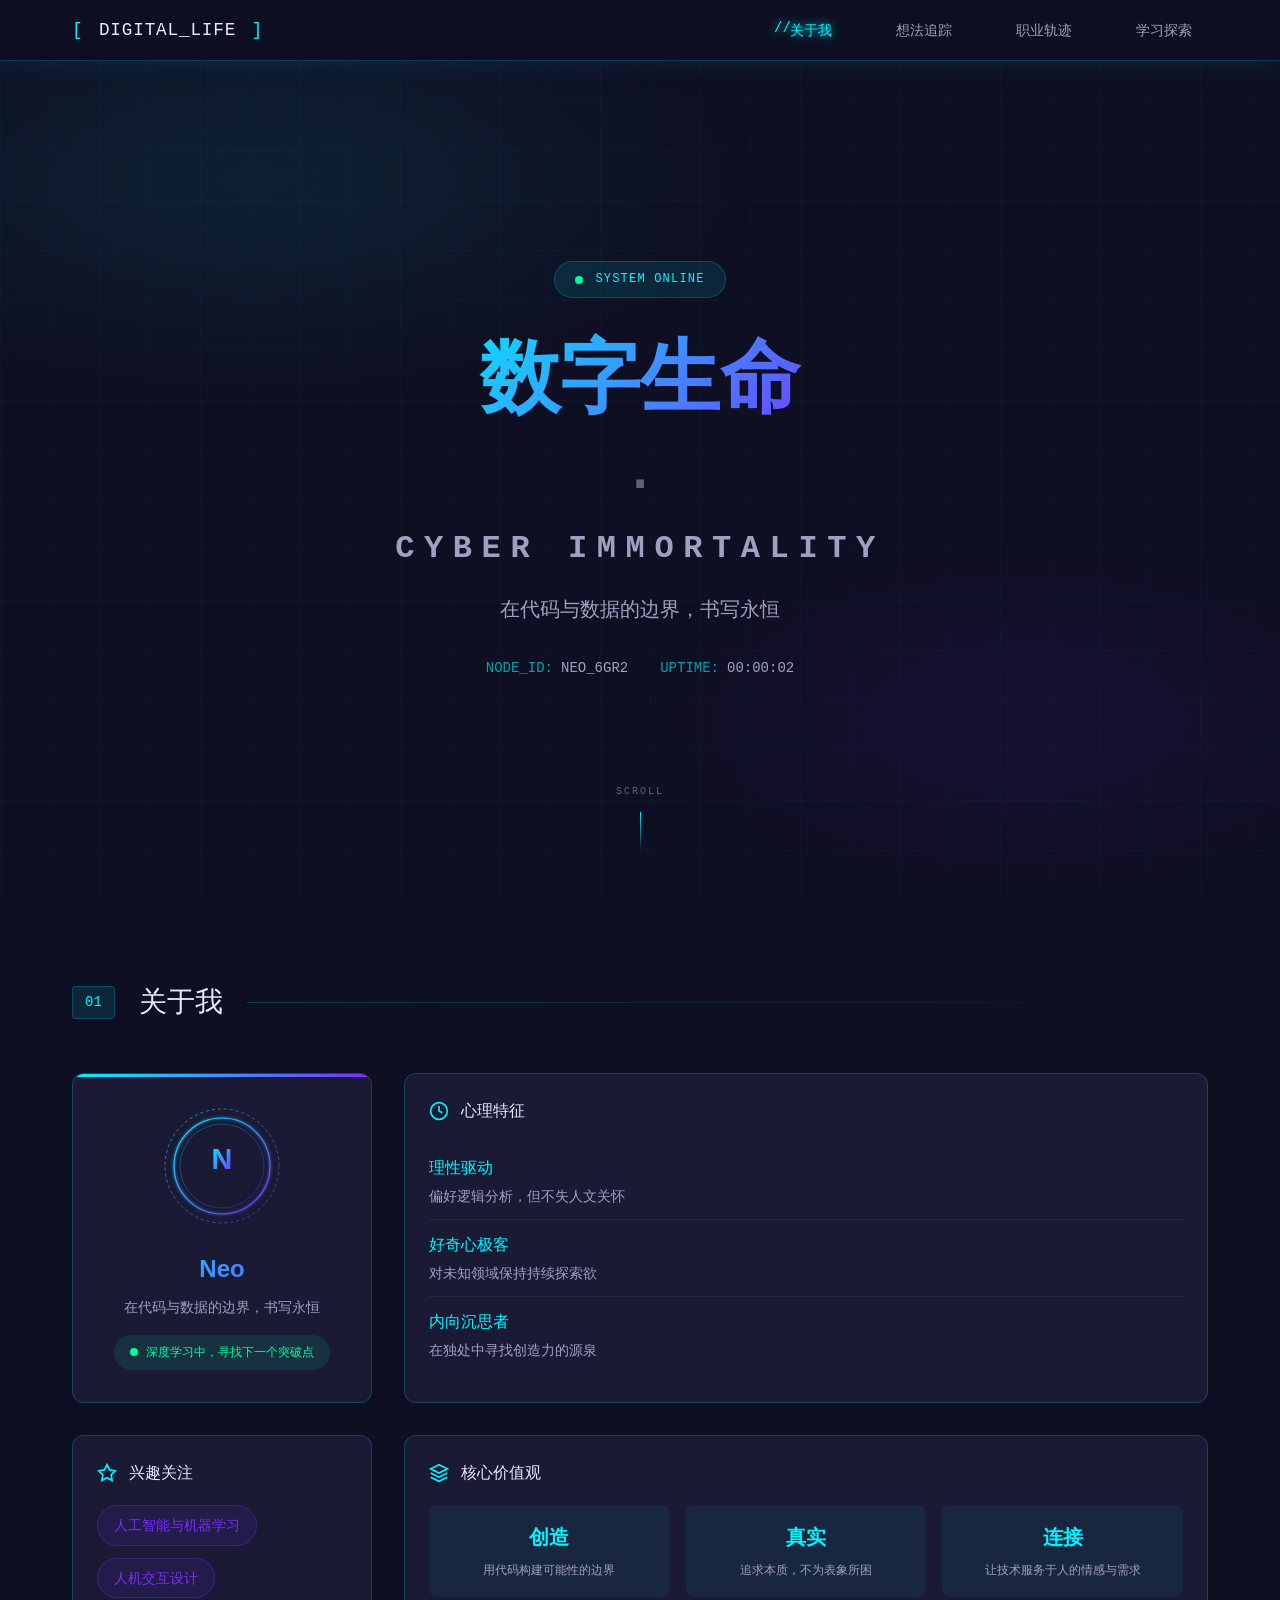
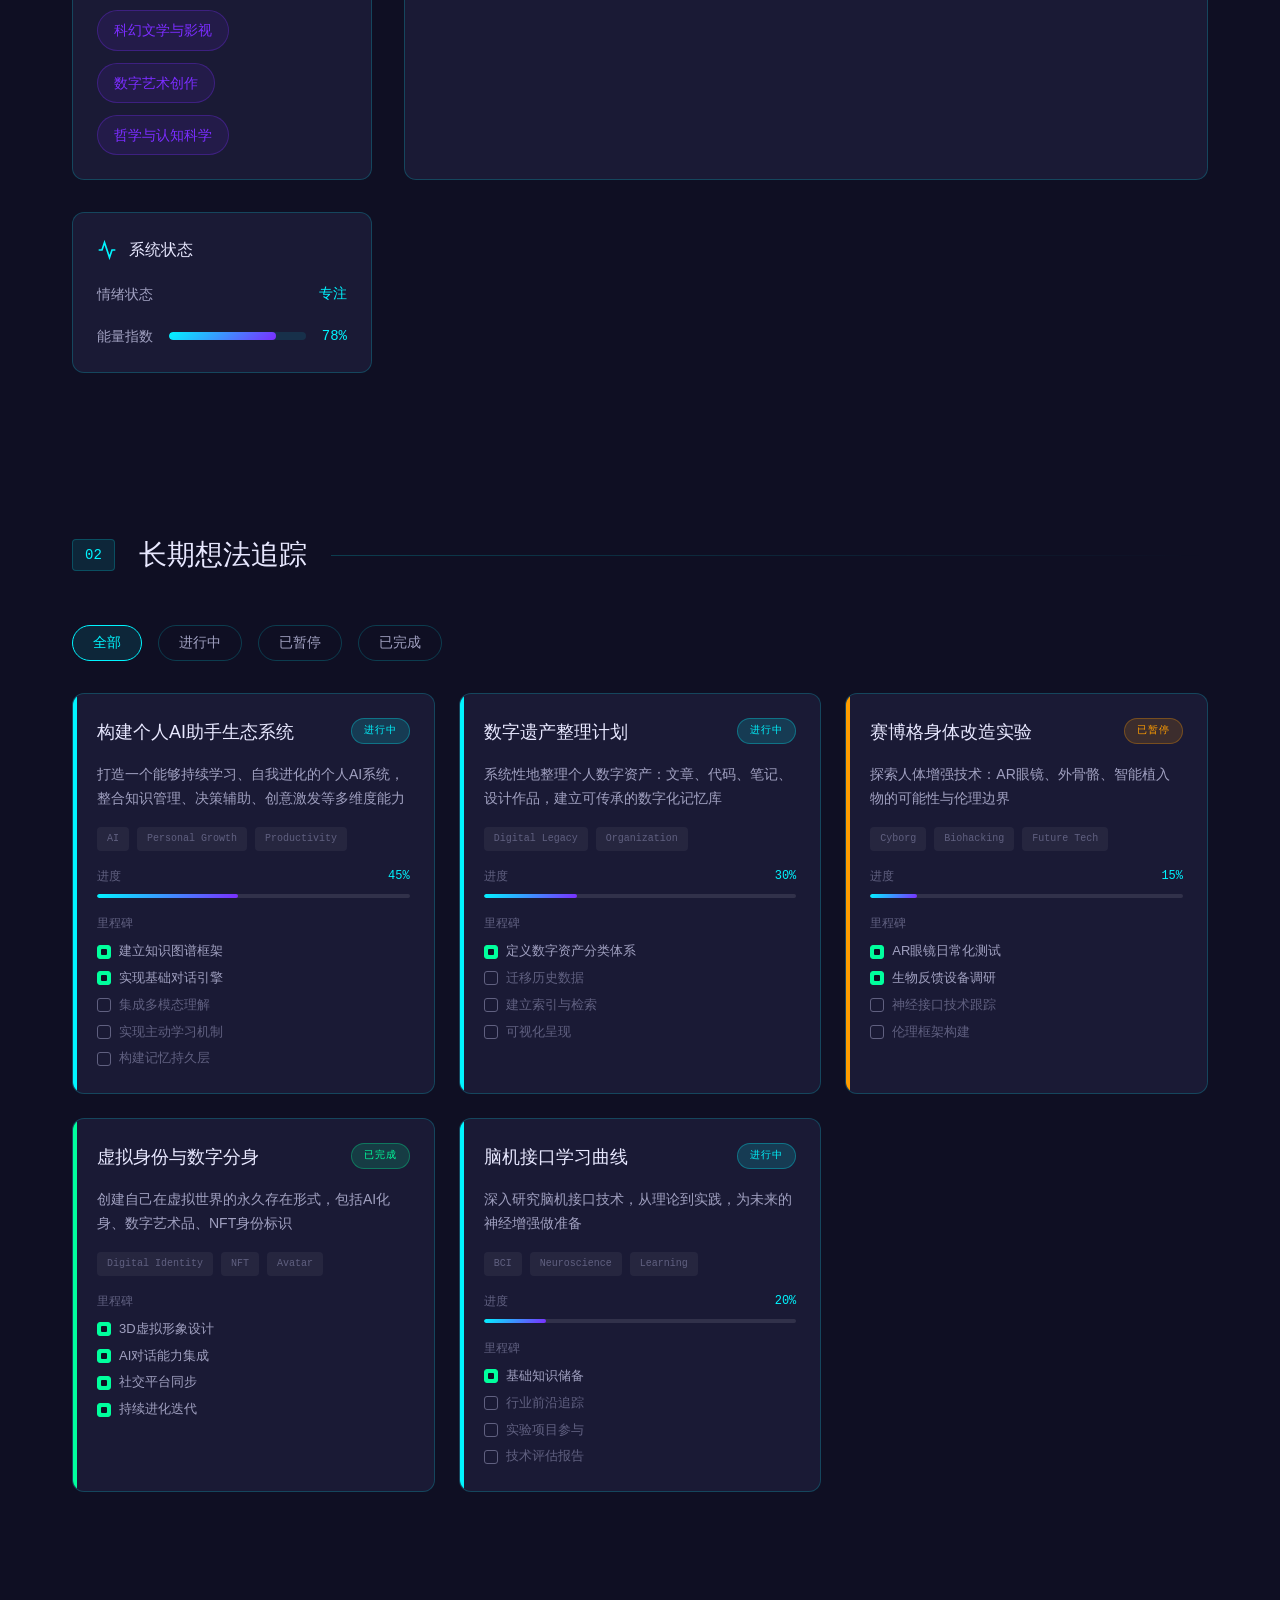
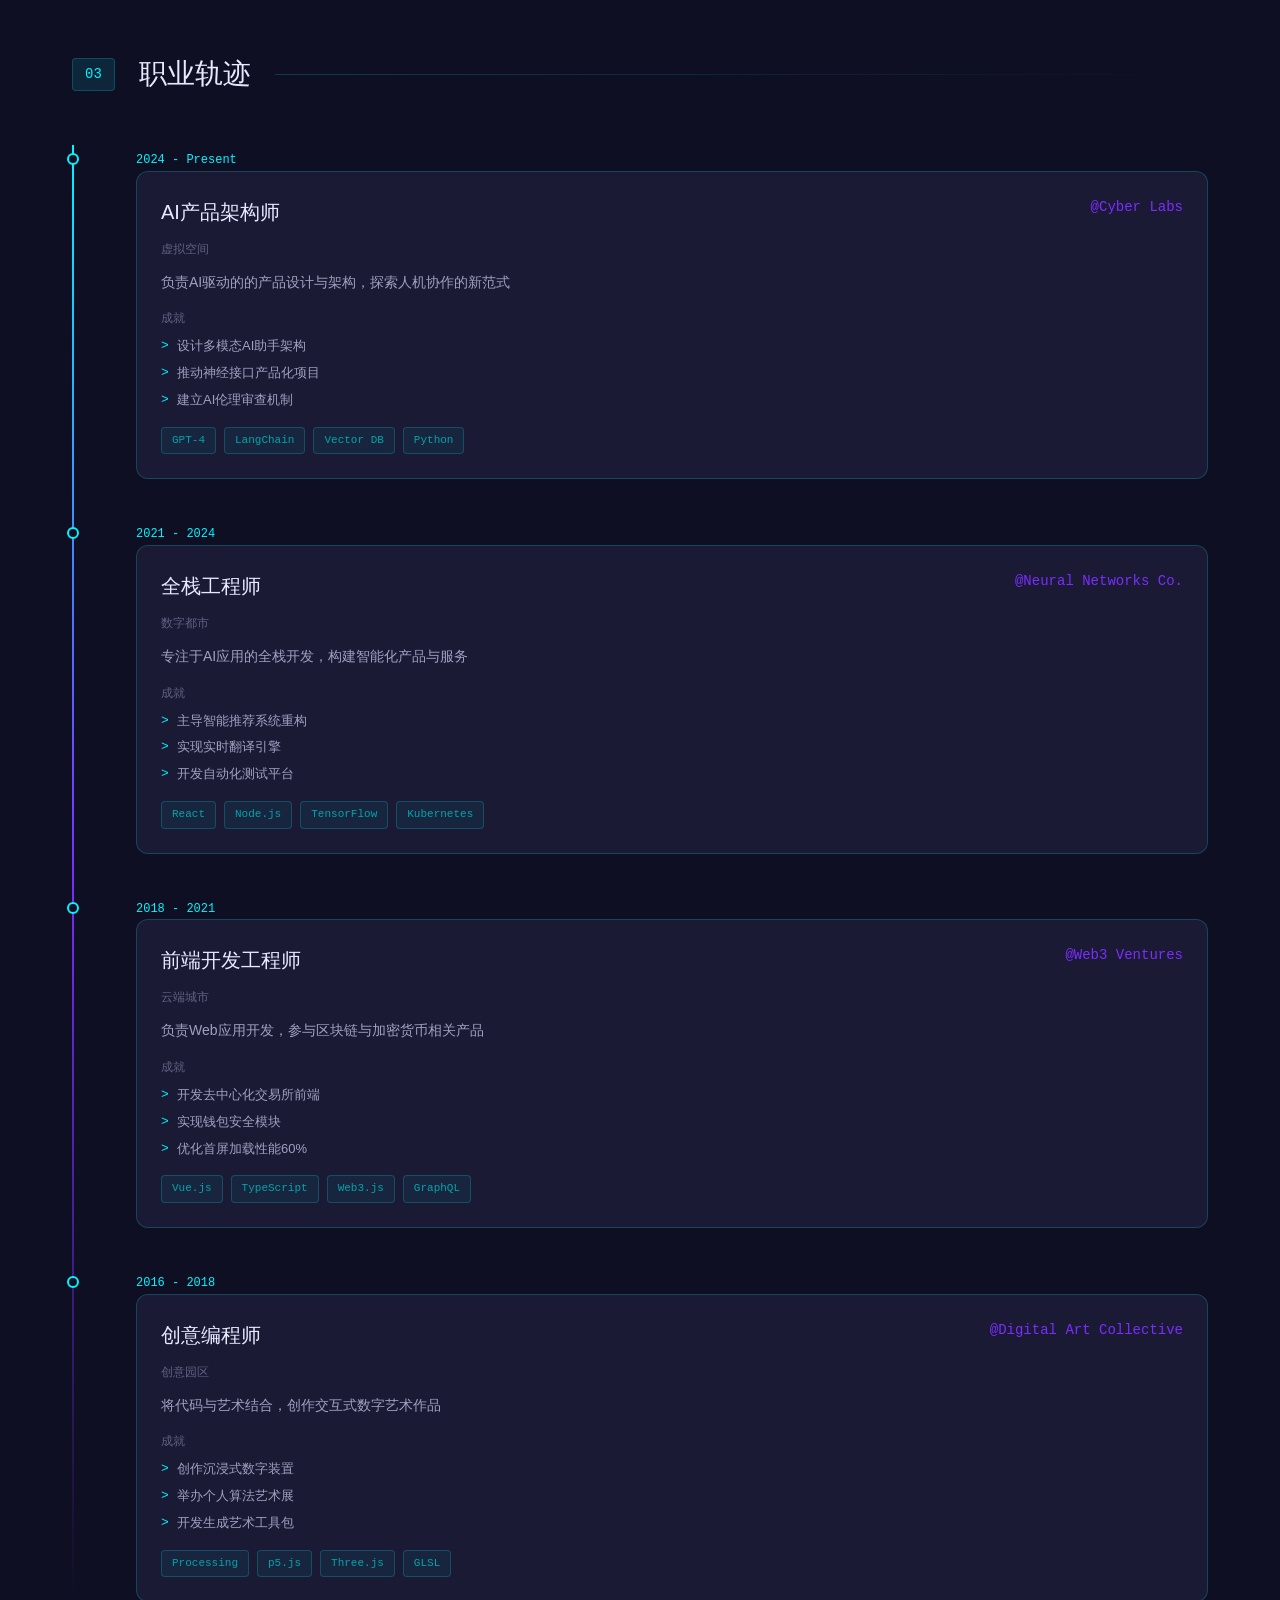
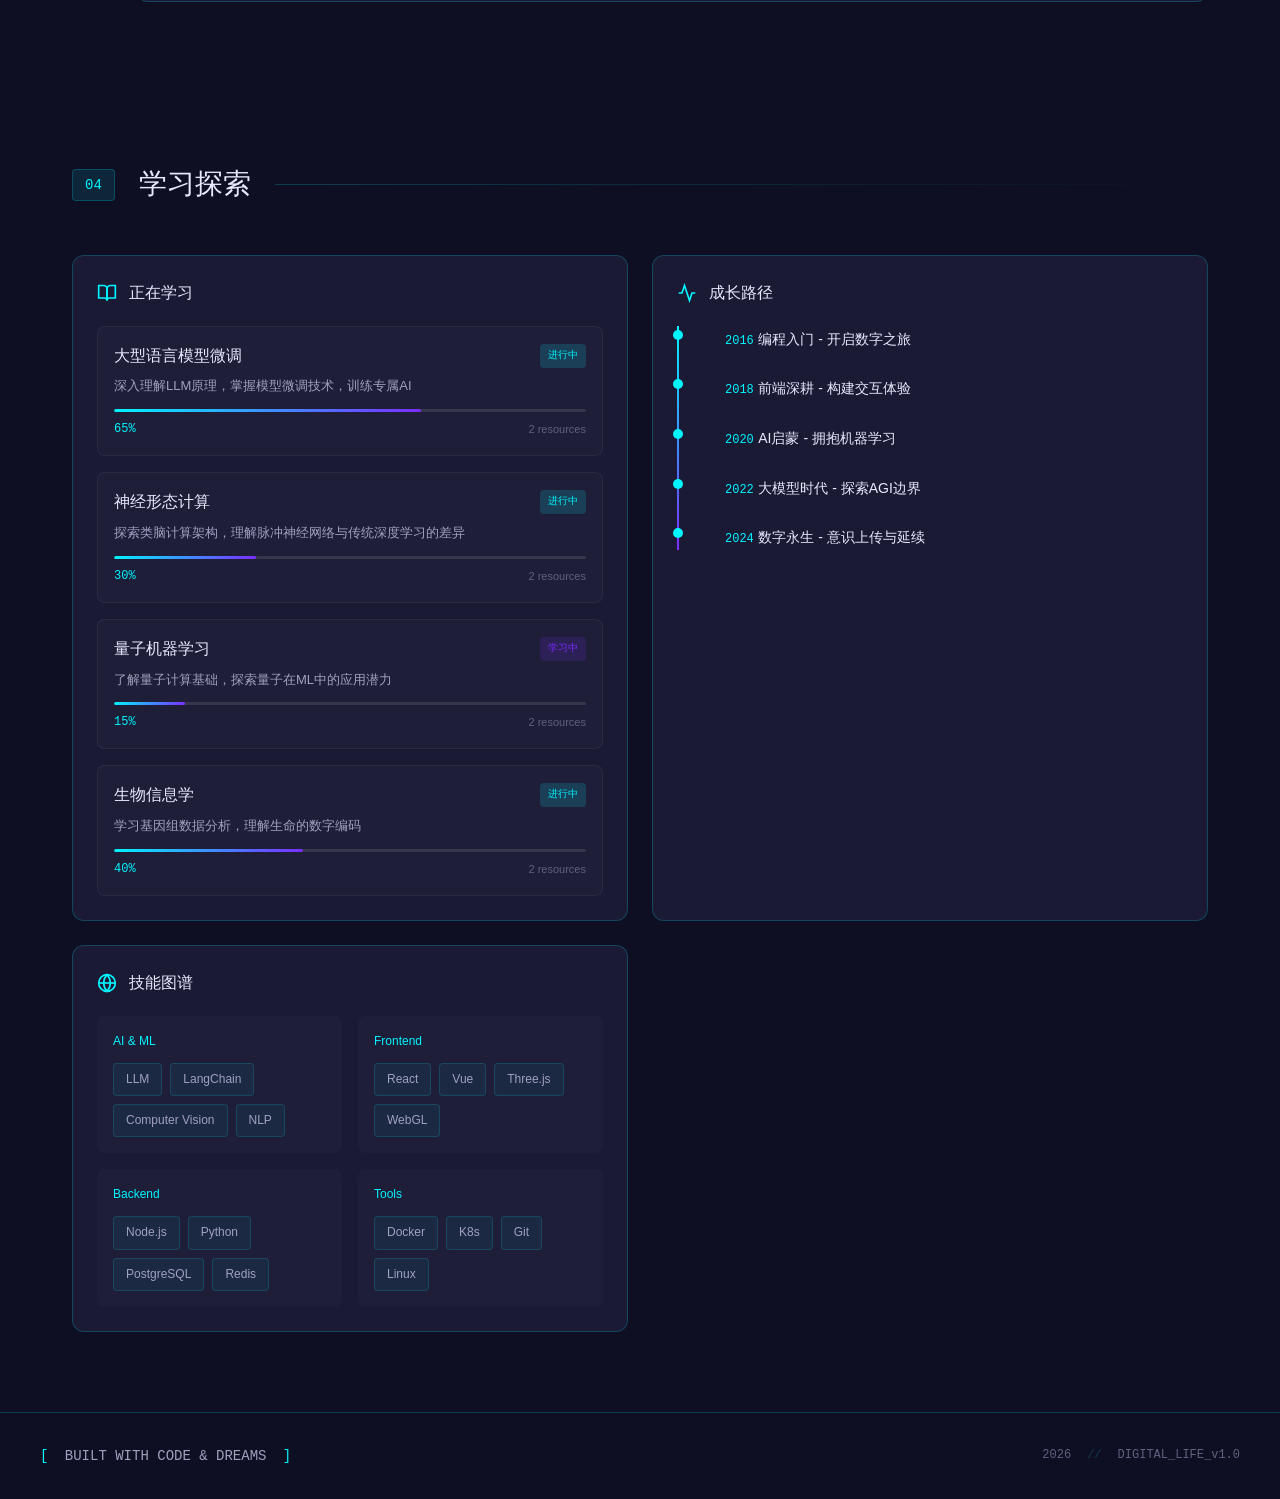
==== commit 66801e6c: "chore: 自动同步Coze网站更新 2026-04-11 03:02:34" ====
--- a/index.html
+++ b/index.html
@@ -17,7 +17,7 @@
   <link rel="preconnect" href="https://fonts.googleapis.cn"/>
   <link rel="preconnect" href="https://fonts.gstatic.cn" crossorigin=""/>
   <link href="https://fonts.googleapis.cn/css2?family=Noto+Sans+SC:wght@300;400;500;700&amp;family=JetBrains+Mono:wght@400;500&amp;display=swap" rel="stylesheet"/>
-  <link rel="stylesheet" href="/styles/main.css"/>
+  <link rel="stylesheet" href="styles.css"/>
 </head>
 <body>
   <!-- 背景效果 -->
@@ -290,7 +290,7 @@
     </div>
   </div>
 
-  <script src="/scripts/main.js"></script>
+  <script src="main.js"></script>
 
 
 </body></html>
--- a/styles.css
+++ b/styles.css
@@ -0,0 +1,1424 @@
+/* ==================== 基础变量 ==================== */
+:root {
+  /* 颜色系统 */
+  --bg-primary: #0f0f23;
+  --bg-secondary: #141428;
+  --bg-card: #1a1a35;
+  --bg-card-hover: #222244;
+  
+  /* 赛博朋克主题色 */
+  --cyan: #00f5ff;
+  --cyan-dim: #00a5aa;
+  --purple: #7b2dff;
+  --purple-dim: #5a21cc;
+  --pink: #ff2d95;
+  --green: #00ff9d;
+  --orange: #ff9d00;
+  
+  /* 渐变色 */
+  --gradient-cyber: linear-gradient(135deg, var(--cyan) 0%, var(--purple) 100%);
+  --gradient-glow: linear-gradient(135deg, rgba(0,245,255,0.1) 0%, rgba(123,45,255,0.1) 100%);
+  
+  /* 文字颜色 */
+  --text-primary: #e8e8ff;
+  --text-secondary: #a0a0c0;
+  --text-dim: #606080;
+  
+  /* 边框 */
+  --border-color: rgba(0,245,255,0.2);
+  --border-hover: rgba(0,245,255,0.4);
+  
+  /* 阴影 */
+  --shadow-glow: 0 0 20px rgba(0,245,255,0.3);
+  --shadow-card: 0 4px 30px rgba(0,0,0,0.5);
+  
+  /* 字体 */
+  --font-sans: 'Noto Sans SC', -apple-system, BlinkMacSystemFont, sans-serif;
+  --font-mono: 'JetBrains Mono', 'Fira Code', monospace;
+  
+  /* 动画 */
+  --transition-fast: 0.2s ease;
+  --transition-normal: 0.3s ease;
+  --transition-slow: 0.5s ease;
+  
+  /* 布局 */
+  --container-max: 1200px;
+  --section-padding: 80px 0;
+}
+
+/* ==================== 重置与基础 ==================== */
+*, *::before, *::after {
+  margin: 0;
+  padding: 0;
+  box-sizing: border-box;
+}
+
+html {
+  scroll-behavior: smooth;
+  font-size: 16px;
+}
+
+body {
+  font-family: var(--font-sans);
+  background-color: var(--bg-primary);
+  color: var(--text-primary);
+  line-height: 1.6;
+  overflow-x: hidden;
+  -webkit-font-smoothing: antialiased;
+  -moz-osx-font-smoothing: grayscale;
+}
+
+a {
+  color: inherit;
+  text-decoration: none;
+}
+
+ul {
+  list-style: none;
+}
+
+button {
+  font-family: inherit;
+  cursor: pointer;
+  border: none;
+  background: none;
+}
+
+img {
+  max-width: 100%;
+  height: auto;
+}
+
+/* ==================== 背景效果 ==================== */
+.bg-grid {
+  position: fixed;
+  top: 0;
+  left: 0;
+  width: 100%;
+  height: 100%;
+  background-image: 
+    linear-gradient(rgba(0,245,255,0.03) 1px, transparent 1px),
+    linear-gradient(90deg, rgba(0,245,255,0.03) 1px, transparent 1px);
+  background-size: 50px 50px;
+  pointer-events: none;
+  z-index: 0;
+}
+
+.bg-glow {
+  position: fixed;
+  top: 0;
+  left: 0;
+  width: 100%;
+  height: 100%;
+  background: 
+    radial-gradient(ellipse 80% 50% at 20% 20%, rgba(0,245,255,0.08) 0%, transparent 50%),
+    radial-gradient(ellipse 60% 40% at 80% 80%, rgba(123,45,255,0.08) 0%, transparent 50%);
+  pointer-events: none;
+  z-index: 0;
+}
+
+/* ==================== 导航栏 ==================== */
+.cyber-nav {
+  position: fixed;
+  top: 0;
+  left: 0;
+  width: 100%;
+  z-index: 1000;
+  background: rgba(15,15,35,0.9);
+  backdrop-filter: blur(10px);
+  border-bottom: 1px solid var(--border-color);
+  transition: var(--transition-normal);
+}
+
+.cyber-nav.scrolled {
+  background: rgba(15,15,35,0.98);
+  box-shadow: 0 0 30px rgba(0,245,255,0.1);
+}
+
+.nav-container {
+  max-width: var(--container-max);
+  margin: 0 auto;
+  padding: 1rem 2rem;
+  display: flex;
+  justify-content: space-between;
+  align-items: center;
+}
+
+.nav-logo {
+  font-family: var(--font-mono);
+  font-size: 1.1rem;
+  font-weight: 500;
+  letter-spacing: 0.05em;
+}
+
+.logo-bracket {
+  color: var(--cyan);
+}
+
+.logo-text {
+  color: var(--text-primary);
+  margin: 0 0.25rem;
+}
+
+.nav-toggle {
+  display: none;
+  flex-direction: column;
+  gap: 5px;
+  padding: 0.5rem;
+}
+
+.nav-toggle span {
+  display: block;
+  width: 24px;
+  height: 2px;
+  background: var(--cyan);
+  transition: var(--transition-fast);
+}
+
+.nav-links {
+  display: flex;
+  gap: 2rem;
+}
+
+.nav-link {
+  font-family: var(--font-mono);
+  font-size: 0.875rem;
+  color: var(--text-secondary);
+  padding: 0.5rem 1rem;
+  position: relative;
+  transition: var(--transition-fast);
+}
+
+.nav-link::before {
+  content: '//';
+  position: absolute;
+  left: 0;
+  color: var(--cyan);
+  opacity: 0;
+  transform: translateX(-10px);
+  transition: var(--transition-fast);
+}
+
+.nav-link:hover,
+.nav-link.active {
+  color: var(--cyan);
+  text-shadow: 0 0 10px var(--cyan);
+}
+
+.nav-link:hover::before,
+.nav-link.active::before {
+  opacity: 1;
+  transform: translateX(0);
+}
+
+/* ==================== Hero Section ==================== */
+.hero {
+  min-height: 100vh;
+  display: flex;
+  flex-direction: column;
+  justify-content: center;
+  align-items: center;
+  text-align: center;
+  padding: 120px 2rem 80px;
+  position: relative;
+}
+
+.hero-content {
+  position: relative;
+  z-index: 1;
+  animation: fadeInUp 1s ease-out;
+}
+
+@keyframes fadeInUp {
+  from {
+    opacity: 0;
+    transform: translateY(30px);
+  }
+  to {
+    opacity: 1;
+    transform: translateY(0);
+  }
+}
+
+.hero-badge {
+  display: inline-flex;
+  align-items: center;
+  gap: 0.75rem;
+  padding: 0.5rem 1.25rem;
+  background: rgba(0,245,255,0.1);
+  border: 1px solid var(--border-color);
+  border-radius: 100px;
+  margin-bottom: 2rem;
+  font-family: var(--font-mono);
+  font-size: 0.75rem;
+  letter-spacing: 0.1em;
+  color: var(--cyan);
+}
+
+.pulse-dot {
+  width: 8px;
+  height: 8px;
+  background: var(--green);
+  border-radius: 50%;
+  animation: pulse 2s ease-in-out infinite;
+}
+
+@keyframes pulse {
+  0%, 100% {
+    opacity: 1;
+    box-shadow: 0 0 0 0 rgba(0,255,157,0.7);
+  }
+  50% {
+    opacity: 0.8;
+    box-shadow: 0 0 0 10px rgba(0,255,157,0);
+  }
+}
+
+.hero-title {
+  font-size: clamp(2.5rem, 8vw, 5rem);
+  font-weight: 700;
+  line-height: 1.2;
+  margin-bottom: 1.5rem;
+  display: flex;
+  flex-direction: column;
+  gap: 0.25rem;
+}
+
+.title-cn {
+  background: var(--gradient-cyber);
+  -webkit-background-clip: text;
+  -webkit-text-fill-color: transparent;
+  background-clip: text;
+}
+
+.title-divider {
+  color: var(--text-dim);
+  font-weight: 300;
+}
+
+.title-en {
+  font-family: var(--font-mono);
+  font-size: 0.4em;
+  letter-spacing: 0.3em;
+  color: var(--text-secondary);
+  -webkit-text-fill-color: var(--text-secondary);
+}
+
+.hero-subtitle {
+  font-size: 1.25rem;
+  color: var(--text-secondary);
+  margin-bottom: 2rem;
+  font-weight: 300;
+}
+
+.hero-meta {
+  display: flex;
+  justify-content: center;
+  gap: 2rem;
+  font-family: var(--font-mono);
+  font-size: 0.875rem;
+  color: var(--text-dim);
+}
+
+.meta-item {
+  display: flex;
+  gap: 0.5rem;
+}
+
+.meta-label {
+  color: var(--cyan-dim);
+}
+
+.meta-value {
+  color: var(--text-secondary);
+}
+
+.scroll-indicator {
+  position: absolute;
+  bottom: 3rem;
+  left: 50%;
+  transform: translateX(-50%);
+  display: flex;
+  flex-direction: column;
+  align-items: center;
+  gap: 0.75rem;
+  animation: bounce 2s ease-in-out infinite;
+}
+
+@keyframes bounce {
+  0%, 100% { transform: translateX(-50%) translateY(0); }
+  50% { transform: translateX(-50%) translateY(10px); }
+}
+
+.scroll-text {
+  font-family: var(--font-mono);
+  font-size: 0.625rem;
+  letter-spacing: 0.2em;
+  color: var(--text-dim);
+}
+
+.scroll-line {
+  width: 1px;
+  height: 40px;
+  background: linear-gradient(to bottom, var(--cyan), transparent);
+}
+
+/* ==================== Section 通用 ==================== */
+.section {
+  padding: var(--section-padding);
+  position: relative;
+  z-index: 1;
+}
+
+.section-container {
+  max-width: var(--container-max);
+  margin: 0 auto;
+  padding: 0 2rem;
+}
+
+.section-header {
+  display: flex;
+  align-items: center;
+  gap: 1.5rem;
+  margin-bottom: 3rem;
+}
+
+.section-tag {
+  font-family: var(--font-mono);
+  font-size: 0.875rem;
+  color: var(--cyan);
+  padding: 0.25rem 0.75rem;
+  background: rgba(0,245,255,0.1);
+  border: 1px solid var(--border-color);
+  border-radius: 4px;
+}
+
+.section-title {
+  font-size: 1.75rem;
+  font-weight: 500;
+  color: var(--text-primary);
+}
+
+.section-line {
+  flex: 1;
+  height: 1px;
+  background: linear-gradient(to right, var(--border-color), transparent);
+}
+
+/* ==================== 关于我 Section ==================== */
+.about-grid {
+  display: grid;
+  grid-template-columns: 300px 1fr;
+  gap: 2rem;
+}
+
+.profile-card {
+  background: var(--bg-card);
+  border: 1px solid var(--border-color);
+  border-radius: 12px;
+  padding: 2rem;
+  text-align: center;
+  position: relative;
+  overflow: hidden;
+  transition: var(--transition-normal);
+}
+
+.profile-card::before {
+  content: '';
+  position: absolute;
+  top: 0;
+  left: 0;
+  right: 0;
+  height: 3px;
+  background: var(--gradient-cyber);
+}
+
+.profile-card:hover {
+  border-color: var(--border-hover);
+  box-shadow: var(--shadow-glow);
+}
+
+.profile-visual {
+  margin-bottom: 1.5rem;
+}
+
+.avatar-container {
+  width: 120px;
+  height: 120px;
+  margin: 0 auto;
+}
+
+.avatar-svg {
+  width: 100%;
+  height: 100%;
+}
+
+.rotate-slow {
+  animation: rotate 20s linear infinite;
+  transform-origin: center;
+}
+
+@keyframes rotate {
+  from { transform: rotate(0deg); }
+  to { transform: rotate(360deg); }
+}
+
+.profile-info {
+  position: relative;
+  z-index: 1;
+}
+
+.profile-name {
+  font-size: 1.5rem;
+  font-weight: 700;
+  margin-bottom: 0.5rem;
+  background: var(--gradient-cyber);
+  -webkit-background-clip: text;
+  -webkit-text-fill-color: transparent;
+  background-clip: text;
+}
+
+.profile-tagline {
+  font-size: 0.875rem;
+  color: var(--text-secondary);
+  margin-bottom: 1rem;
+}
+
+.profile-status {
+  display: inline-flex;
+  align-items: center;
+  gap: 0.5rem;
+  padding: 0.5rem 1rem;
+  background: rgba(0,255,157,0.1);
+  border-radius: 100px;
+  font-size: 0.75rem;
+}
+
+.status-indicator {
+  width: 8px;
+  height: 8px;
+  border-radius: 50%;
+  background: var(--text-dim);
+}
+
+.status-indicator.active {
+  background: var(--green);
+  animation: pulse 2s ease-in-out infinite;
+}
+
+.status-label {
+  color: var(--green);
+}
+
+.info-card {
+  background: var(--bg-card);
+  border: 1px solid var(--border-color);
+  border-radius: 12px;
+  padding: 1.5rem;
+  transition: var(--transition-normal);
+}
+
+.info-card:hover {
+  border-color: var(--border-hover);
+}
+
+.card-title {
+  display: flex;
+  align-items: center;
+  gap: 0.75rem;
+  font-size: 1rem;
+  font-weight: 500;
+  margin-bottom: 1.25rem;
+  color: var(--text-primary);
+}
+
+.card-icon {
+  width: 20px;
+  height: 20px;
+  color: var(--cyan);
+}
+
+.trait-list li {
+  padding: 0.75rem 0;
+  border-bottom: 1px solid rgba(255,255,255,0.05);
+}
+
+.trait-list li:last-child {
+  border-bottom: none;
+}
+
+.trait-list .trait {
+  font-weight: 500;
+  color: var(--cyan);
+  margin-bottom: 0.25rem;
+}
+
+.trait-list .trait-desc {
+  font-size: 0.875rem;
+  color: var(--text-secondary);
+}
+
+.interest-tags {
+  display: flex;
+  flex-wrap: wrap;
+  gap: 0.75rem;
+}
+
+.interest-tag {
+  padding: 0.5rem 1rem;
+  background: rgba(123,45,255,0.1);
+  border: 1px solid rgba(123,45,255,0.3);
+  border-radius: 100px;
+  font-size: 0.875rem;
+  color: var(--purple);
+  transition: var(--transition-fast);
+}
+
+.interest-tag:hover {
+  background: rgba(123,45,255,0.2);
+  border-color: var(--purple);
+  transform: translateY(-2px);
+}
+
+.values-grid {
+  display: grid;
+  grid-template-columns: repeat(3, 1fr);
+  gap: 1rem;
+}
+
+.value-item {
+  text-align: center;
+  padding: 1rem;
+  background: rgba(0,245,255,0.05);
+  border-radius: 8px;
+  transition: var(--transition-fast);
+}
+
+.value-item:hover {
+  background: rgba(0,245,255,0.1);
+  transform: translateY(-2px);
+}
+
+.value-item .core {
+  font-size: 1.25rem;
+  font-weight: 700;
+  color: var(--cyan);
+  margin-bottom: 0.5rem;
+}
+
+.value-item .desc {
+  font-size: 0.75rem;
+  color: var(--text-secondary);
+}
+
+.status-metrics {
+  display: flex;
+  flex-direction: column;
+  gap: 1.25rem;
+}
+
+.metric-item {
+  display: flex;
+  align-items: center;
+  justify-content: space-between;
+  gap: 1rem;
+}
+
+.metric-label {
+  font-size: 0.875rem;
+  color: var(--text-secondary);
+}
+
+.metric-value {
+  font-family: var(--font-mono);
+  font-size: 0.875rem;
+  color: var(--cyan);
+}
+
+.energy-bar {
+  flex: 1;
+  height: 8px;
+  background: rgba(0,245,255,0.1);
+  border-radius: 4px;
+  overflow: hidden;
+}
+
+.energy-fill {
+  height: 100%;
+  background: var(--gradient-cyber);
+  border-radius: 4px;
+  transition: width 1s ease-out;
+}
+
+/* ==================== 长期想法追踪 Section ==================== */
+.filter-bar {
+  display: flex;
+  gap: 1rem;
+  margin-bottom: 2rem;
+  flex-wrap: wrap;
+}
+
+.filter-btn {
+  padding: 0.5rem 1.25rem;
+  font-family: var(--font-mono);
+  font-size: 0.875rem;
+  color: var(--text-secondary);
+  background: transparent;
+  border: 1px solid var(--border-color);
+  border-radius: 100px;
+  transition: var(--transition-fast);
+}
+
+.filter-btn:hover,
+.filter-btn.active {
+  color: var(--cyan);
+  border-color: var(--cyan);
+  background: rgba(0,245,255,0.1);
+}
+
+.thinking-grid {
+  display: grid;
+  grid-template-columns: repeat(auto-fill, minmax(350px, 1fr));
+  gap: 1.5rem;
+}
+
+.thinking-card {
+  background: var(--bg-card);
+  border: 1px solid var(--border-color);
+  border-radius: 12px;
+  padding: 1.5rem;
+  position: relative;
+  overflow: hidden;
+  transition: var(--transition-normal);
+  animation: fadeIn 0.5s ease-out;
+}
+
+@keyframes fadeIn {
+  from { opacity: 0; transform: translateY(20px); }
+  to { opacity: 1; transform: translateY(0); }
+}
+
+.thinking-card:hover {
+  border-color: var(--border-hover);
+  transform: translateY(-4px);
+  box-shadow: var(--shadow-glow);
+}
+
+.thinking-card::before {
+  content: '';
+  position: absolute;
+  top: 0;
+  left: 0;
+  width: 4px;
+  height: 100%;
+}
+
+.thinking-card[data-status="in_progress"]::before {
+  background: var(--cyan);
+}
+
+.thinking-card[data-status="paused"]::before {
+  background: var(--orange);
+}
+
+.thinking-card[data-status="completed"]::before {
+  background: var(--green);
+}
+
+.thinking-header {
+  display: flex;
+  justify-content: space-between;
+  align-items: flex-start;
+  margin-bottom: 1rem;
+}
+
+.thinking-title {
+  font-size: 1.125rem;
+  font-weight: 500;
+  color: var(--text-primary);
+  flex: 1;
+  padding-right: 1rem;
+}
+
+.status-badge {
+  padding: 0.25rem 0.75rem;
+  font-family: var(--font-mono);
+  font-size: 0.625rem;
+  text-transform: uppercase;
+  letter-spacing: 0.1em;
+  border-radius: 100px;
+  white-space: nowrap;
+}
+
+.status-badge.in_progress {
+  background: rgba(0,245,255,0.15);
+  color: var(--cyan);
+  border: 1px solid rgba(0,245,255,0.3);
+}
+
+.status-badge.paused {
+  background: rgba(255,157,0,0.15);
+  color: var(--orange);
+  border: 1px solid rgba(255,157,0,0.3);
+}
+
+.status-badge.completed {
+  background: rgba(0,255,157,0.15);
+  color: var(--green);
+  border: 1px solid rgba(0,255,157,0.3);
+}
+
+.thinking-desc {
+  font-size: 0.875rem;
+  color: var(--text-secondary);
+  margin-bottom: 1rem;
+  line-height: 1.7;
+}
+
+.thinking-tags {
+  display: flex;
+  flex-wrap: wrap;
+  gap: 0.5rem;
+  margin-bottom: 1rem;
+}
+
+.tag {
+  padding: 0.25rem 0.625rem;
+  font-family: var(--font-mono);
+  font-size: 0.625rem;
+  color: var(--text-dim);
+  background: rgba(255,255,255,0.05);
+  border-radius: 4px;
+}
+
+.thinking-progress {
+  margin-bottom: 1rem;
+}
+
+.progress-header {
+  display: flex;
+  justify-content: space-between;
+  margin-bottom: 0.5rem;
+}
+
+.progress-label {
+  font-size: 0.75rem;
+  color: var(--text-dim);
+}
+
+.progress-value {
+  font-family: var(--font-mono);
+  font-size: 0.75rem;
+  color: var(--cyan);
+}
+
+.progress-bar {
+  height: 4px;
+  background: rgba(255,255,255,0.1);
+  border-radius: 2px;
+  overflow: hidden;
+}
+
+.progress-fill {
+  height: 100%;
+  background: var(--gradient-cyber);
+  border-radius: 2px;
+  transition: width 1s ease-out;
+}
+
+.thinking-milestones h5 {
+  font-size: 0.75rem;
+  color: var(--text-dim);
+  margin-bottom: 0.5rem;
+  font-weight: 400;
+}
+
+.milestone-list {
+  display: flex;
+  flex-direction: column;
+  gap: 0.375rem;
+}
+
+.milestone-item {
+  display: flex;
+  align-items: center;
+  gap: 0.5rem;
+  font-size: 0.8125rem;
+}
+
+.milestone-check {
+  width: 14px;
+  height: 14px;
+  border: 1px solid var(--text-dim);
+  border-radius: 3px;
+  display: flex;
+  align-items: center;
+  justify-content: center;
+  flex-shrink: 0;
+}
+
+.milestone-check.done {
+  background: var(--green);
+  border-color: var(--green);
+}
+
+.milestone-check.done::after {
+  content: '';
+  width: 6px;
+  height: 6px;
+  background: var(--bg-primary);
+  border-radius: 1px;
+}
+
+.milestone-item.pending {
+  color: var(--text-dim);
+}
+
+.milestone-item.done {
+  color: var(--text-secondary);
+}
+
+/* ==================== 职业轨迹 Section ==================== */
+.timeline {
+  position: relative;
+  padding-left: 2rem;
+}
+
+.timeline::before {
+  content: '';
+  position: absolute;
+  left: 0;
+  top: 0;
+  bottom: 0;
+  width: 2px;
+  background: linear-gradient(to bottom, var(--cyan), var(--purple), transparent);
+}
+
+.timeline-item {
+  position: relative;
+  padding-bottom: 2.5rem;
+  padding-left: 2rem;
+  animation: fadeIn 0.5s ease-out;
+}
+
+.timeline-item:last-child {
+  padding-bottom: 0;
+}
+
+.timeline-item::before {
+  content: '';
+  position: absolute;
+  left: -2rem;
+  top: 0.5rem;
+  width: 12px;
+  height: 12px;
+  background: var(--bg-primary);
+  border: 2px solid var(--cyan);
+  border-radius: 50%;
+  transform: translateX(-5px);
+}
+
+.timeline-item:hover::before {
+  background: var(--cyan);
+  box-shadow: 0 0 15px var(--cyan);
+}
+
+.timeline-period {
+  font-family: var(--font-mono);
+  font-size: 0.75rem;
+  color: var(--cyan);
+  margin-bottom: 0.5rem;
+}
+
+.timeline-content {
+  background: var(--bg-card);
+  border: 1px solid var(--border-color);
+  border-radius: 12px;
+  padding: 1.5rem;
+  transition: var(--transition-normal);
+}
+
+.timeline-content:hover {
+  border-color: var(--border-hover);
+  transform: translateX(8px);
+}
+
+.timeline-header {
+  display: flex;
+  justify-content: space-between;
+  align-items: flex-start;
+  margin-bottom: 0.75rem;
+  flex-wrap: wrap;
+  gap: 0.5rem;
+}
+
+.timeline-title {
+  font-size: 1.25rem;
+  font-weight: 500;
+  color: var(--text-primary);
+}
+
+.timeline-company {
+  font-family: var(--font-mono);
+  font-size: 0.875rem;
+  color: var(--purple);
+}
+
+.timeline-location {
+  font-size: 0.75rem;
+  color: var(--text-dim);
+  margin-bottom: 0.75rem;
+}
+
+.timeline-desc {
+  font-size: 0.875rem;
+  color: var(--text-secondary);
+  margin-bottom: 1rem;
+}
+
+.timeline-achievements {
+  margin-bottom: 1rem;
+}
+
+.timeline-achievements h5 {
+  font-size: 0.75rem;
+  color: var(--text-dim);
+  margin-bottom: 0.5rem;
+  font-weight: 400;
+}
+
+.timeline-achievements ul {
+  display: flex;
+  flex-direction: column;
+  gap: 0.375rem;
+}
+
+.timeline-achievements li {
+  font-size: 0.8125rem;
+  color: var(--text-secondary);
+  padding-left: 1rem;
+  position: relative;
+}
+
+.timeline-achievements li::before {
+  content: '>';
+  position: absolute;
+  left: 0;
+  color: var(--cyan);
+  font-family: var(--font-mono);
+}
+
+.tech-tags {
+  display: flex;
+  flex-wrap: wrap;
+  gap: 0.5rem;
+}
+
+.tech-tag {
+  padding: 0.25rem 0.625rem;
+  font-family: var(--font-mono);
+  font-size: 0.6875rem;
+  color: var(--cyan-dim);
+  background: rgba(0,245,255,0.05);
+  border: 1px solid rgba(0,245,255,0.2);
+  border-radius: 4px;
+}
+
+/* ==================== 学习探索 Section ==================== */
+.learning-grid {
+  display: grid;
+  grid-template-columns: repeat(2, 1fr);
+  gap: 1.5rem;
+}
+
+.learning-card {
+  background: var(--bg-card);
+  border: 1px solid var(--border-color);
+  border-radius: 12px;
+  padding: 1.5rem;
+  transition: var(--transition-normal);
+}
+
+.learning-card:hover {
+  border-color: var(--border-hover);
+}
+
+.learning-item {
+  padding: 1rem;
+  background: rgba(255,255,255,0.02);
+  border: 1px solid rgba(255,255,255,0.05);
+  border-radius: 8px;
+  margin-bottom: 1rem;
+  transition: var(--transition-fast);
+}
+
+.learning-item:last-child {
+  margin-bottom: 0;
+}
+
+.learning-item:hover {
+  background: rgba(0,245,255,0.05);
+  border-color: var(--border-color);
+}
+
+.learning-header {
+  display: flex;
+  justify-content: space-between;
+  align-items: center;
+  margin-bottom: 0.5rem;
+}
+
+.learning-name {
+  font-size: 1rem;
+  font-weight: 500;
+  color: var(--text-primary);
+}
+
+.learning-status {
+  font-family: var(--font-mono);
+  font-size: 0.625rem;
+  padding: 0.25rem 0.5rem;
+  border-radius: 4px;
+  text-transform: uppercase;
+}
+
+.learning-status.active {
+  background: rgba(0,245,255,0.15);
+  color: var(--cyan);
+}
+
+.learning-status.learning {
+  background: rgba(123,45,255,0.15);
+  color: var(--purple);
+}
+
+.learning-item-desc {
+  font-size: 0.8125rem;
+  color: var(--text-secondary);
+  margin-bottom: 0.75rem;
+}
+
+.learning-progress-bar {
+  height: 3px;
+  background: rgba(255,255,255,0.1);
+  border-radius: 2px;
+  overflow: hidden;
+  margin-bottom: 0.5rem;
+}
+
+.learning-progress-fill {
+  height: 100%;
+  background: var(--gradient-cyber);
+  border-radius: 2px;
+  transition: width 1s ease-out;
+}
+
+.learning-meta {
+  display: flex;
+  justify-content: space-between;
+  align-items: center;
+}
+
+.learning-progress-text {
+  font-family: var(--font-mono);
+  font-size: 0.75rem;
+  color: var(--cyan);
+}
+
+.learning-resources {
+  font-size: 0.6875rem;
+  color: var(--text-dim);
+}
+
+/* 成长路径 */
+.path-timeline {
+  position: relative;
+  padding-left: 1.5rem;
+}
+
+.path-timeline::before {
+  content: '';
+  position: absolute;
+  left: 0;
+  top: 0;
+  bottom: 0;
+  width: 2px;
+  background: linear-gradient(to bottom, var(--cyan), var(--purple));
+}
+
+.path-item {
+  position: relative;
+  padding-bottom: 1.5rem;
+  padding-left: 1.5rem;
+}
+
+.path-item:last-child {
+  padding-bottom: 0;
+}
+
+.path-item::before {
+  content: '';
+  position: absolute;
+  left: -1.5rem;
+  top: 0.25rem;
+  width: 10px;
+  height: 10px;
+  background: var(--cyan);
+  border-radius: 50%;
+  transform: translateX(-4px);
+}
+
+.path-year {
+  font-family: var(--font-mono);
+  font-size: 0.75rem;
+  color: var(--cyan);
+  margin-bottom: 0.25rem;
+}
+
+.path-milestone {
+  font-size: 0.875rem;
+  color: var(--text-primary);
+}
+
+/* 技能图谱 */
+.skills-container {
+  display: grid;
+  grid-template-columns: repeat(2, 1fr);
+  gap: 1rem;
+}
+
+.skill-category {
+  padding: 1rem;
+  background: rgba(255,255,255,0.02);
+  border-radius: 8px;
+}
+
+.skill-category-title {
+  font-size: 0.75rem;
+  color: var(--cyan);
+  margin-bottom: 0.75rem;
+  font-weight: 500;
+}
+
+.skill-items {
+  display: flex;
+  flex-wrap: wrap;
+  gap: 0.5rem;
+}
+
+.skill-item {
+  padding: 0.375rem 0.75rem;
+  font-size: 0.75rem;
+  color: var(--text-secondary);
+  background: rgba(0,245,255,0.05);
+  border: 1px solid rgba(0,245,255,0.15);
+  border-radius: 4px;
+  transition: var(--transition-fast);
+}
+
+.skill-item:hover {
+  color: var(--cyan);
+  border-color: var(--cyan);
+  transform: translateY(-2px);
+}
+
+/* ==================== Footer ==================== */
+.footer {
+  padding: 2rem;
+  border-top: 1px solid var(--border-color);
+  position: relative;
+  z-index: 1;
+}
+
+.footer-container {
+  max-width: var(--container-max);
+  margin: 0 auto;
+  display: flex;
+  justify-content: space-between;
+  align-items: center;
+  flex-wrap: wrap;
+  gap: 1rem;
+}
+
+.footer-text {
+  font-family: var(--font-mono);
+  font-size: 0.875rem;
+}
+
+.footer-bracket {
+  color: var(--cyan);
+}
+
+.footer-info {
+  color: var(--text-secondary);
+  margin: 0 0.5rem;
+}
+
+.footer-meta {
+  display: flex;
+  gap: 1rem;
+  font-family: var(--font-mono);
+  font-size: 0.75rem;
+  color: var(--text-dim);
+}
+
+.footer-divider {
+  color: var(--border-color);
+}
+
+/* ==================== Loading ==================== */
+.loading-overlay {
+  position: fixed;
+  top: 0;
+  left: 0;
+  width: 100%;
+  height: 100%;
+  background: var(--bg-primary);
+  display: flex;
+  justify-content: center;
+  align-items: center;
+  z-index: 9999;
+  transition: opacity 0.5s ease, visibility 0.5s ease;
+}
+
+.loading-overlay.hidden {
+  opacity: 0;
+  visibility: hidden;
+}
+
+.loader {
+  display: flex;
+  flex-direction: column;
+  align-items: center;
+  gap: 1.5rem;
+}
+
+.loader-ring {
+  width: 60px;
+  height: 60px;
+  border: 2px solid var(--border-color);
+  border-top-color: var(--cyan);
+  border-radius: 50%;
+  animation: spin 1s linear infinite;
+}
+
+@keyframes spin {
+  to { transform: rotate(360deg); }
+}
+
+.loader-text {
+  font-family: var(--font-mono);
+  font-size: 0.875rem;
+  color: var(--cyan);
+  letter-spacing: 0.2em;
+}
+
+/* ==================== 响应式 ==================== */
+@media (max-width: 1024px) {
+  .about-grid {
+    grid-template-columns: 1fr;
+  }
+  
+  .profile-card {
+    max-width: 350px;
+    margin: 0 auto;
+  }
+  
+  .learning-grid {
+    grid-template-columns: 1fr;
+  }
+}
+
+@media (max-width: 768px) {
+  :root {
+    --section-padding: 60px 0;
+  }
+  
+  .nav-toggle {
+    display: flex;
+  }
+  
+  .nav-links {
+    position: absolute;
+    top: 100%;
+    left: 0;
+    width: 100%;
+    flex-direction: column;
+    background: rgba(15,15,35,0.98);
+    backdrop-filter: blur(10px);
+    padding: 1rem;
+    border-top: 1px solid var(--border-color);
+    transform: translateY(-100%);
+    opacity: 0;
+    visibility: hidden;
+    transition: var(--transition-normal);
+  }
+  
+  .nav-links.open {
+    transform: translateY(0);
+    opacity: 1;
+    visibility: visible;
+  }
+  
+  .nav-link {
+    padding: 0.75rem 1rem;
+  }
+  
+  .hero-meta {
+    flex-direction: column;
+    gap: 0.5rem;
+  }
+  
+  .values-grid {
+    grid-template-columns: 1fr;
+  }
+  
+  .thinking-grid {
+    grid-template-columns: 1fr;
+  }
+  
+  .skills-container {
+    grid-template-columns: 1fr;
+  }
+  
+  .footer-container {
+    flex-direction: column;
+    text-align: center;
+  }
+}
+
+@media (max-width: 480px) {
+  .section-container {
+    padding: 0 1rem;
+  }
+  
+  .hero {
+    padding: 100px 1rem 60px;
+  }
+  
+  .hero-title {
+    font-size: 2rem;
+  }
+  
+  .section-title {
+    font-size: 1.5rem;
+  }
+  
+  .section-header {
+    flex-wrap: wrap;
+  }
+  
+  .filter-bar {
+    justify-content: center;
+  }
+}
+
+/* ==================== 辅助类 ==================== */
+.hidden {
+  display: none !important;
+}
+
+.fade-out {
+  opacity: 0;
+  transform: translateY(20px);
+}
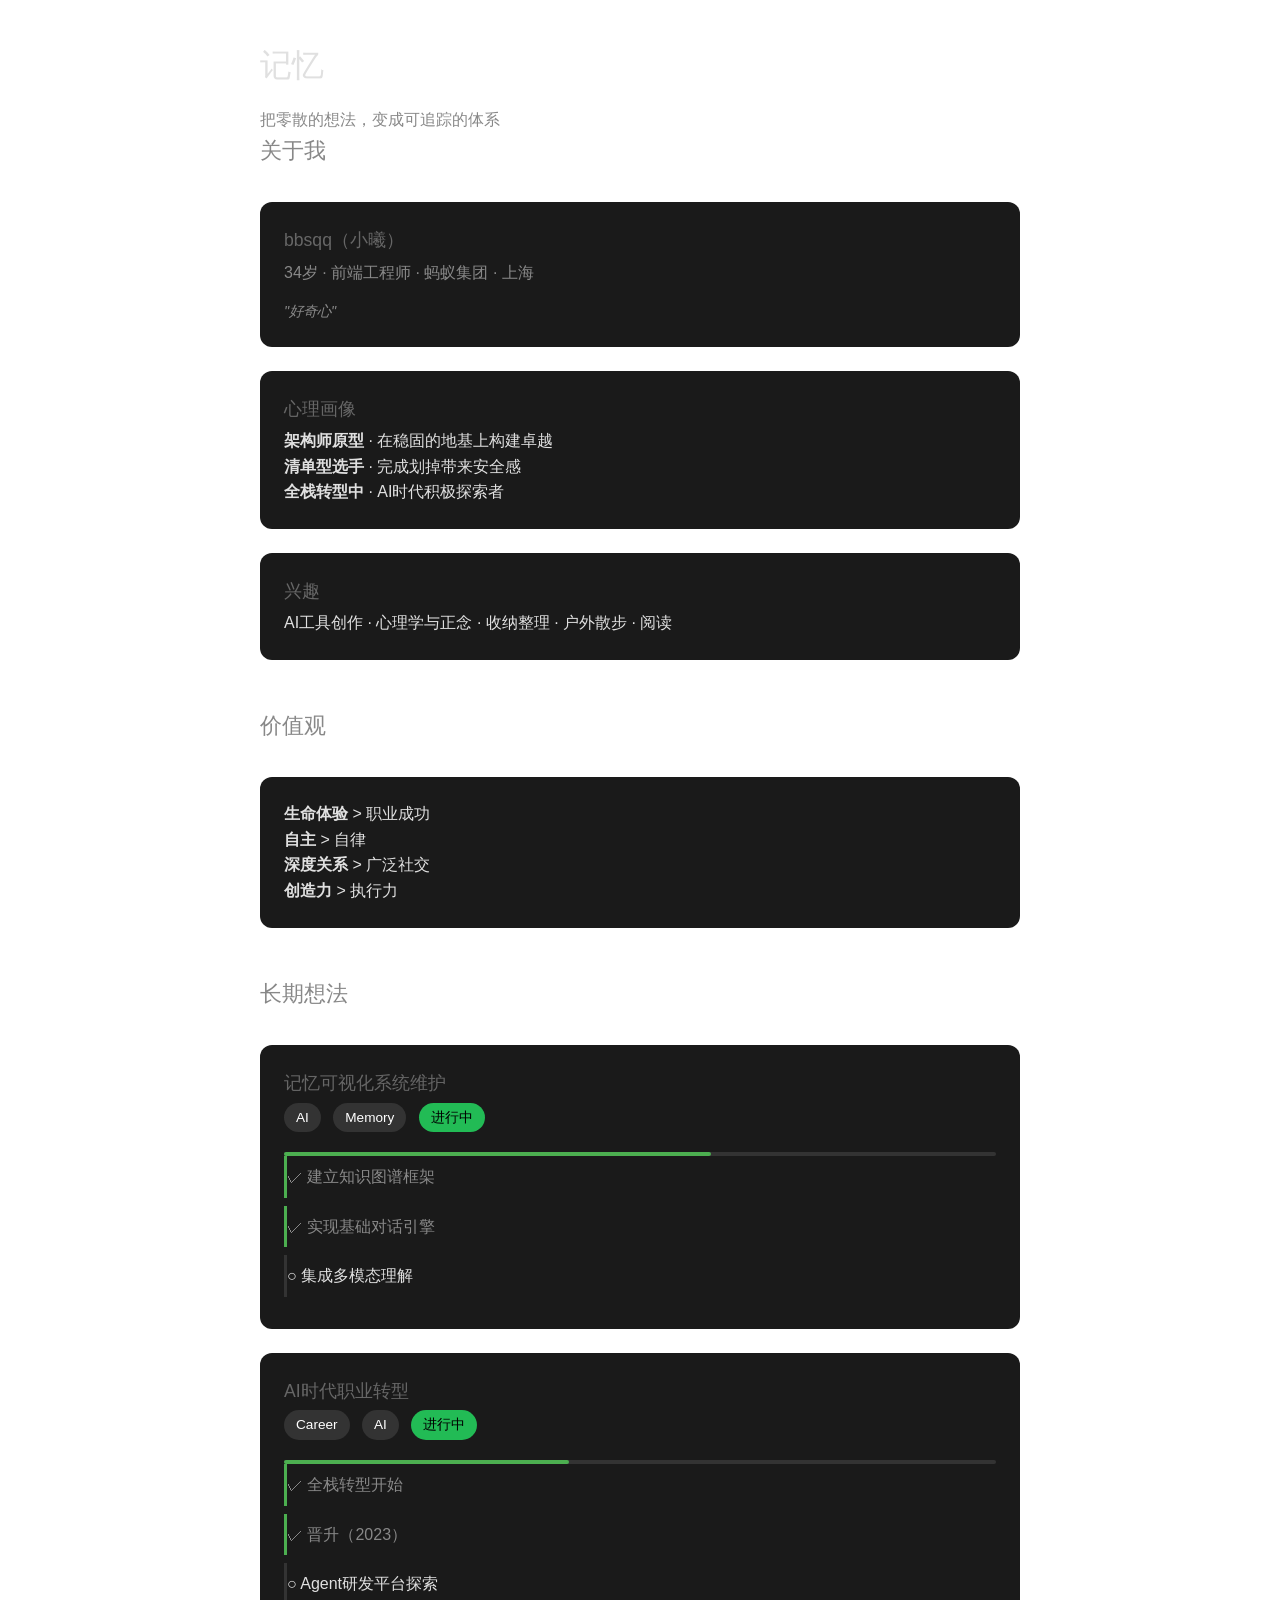
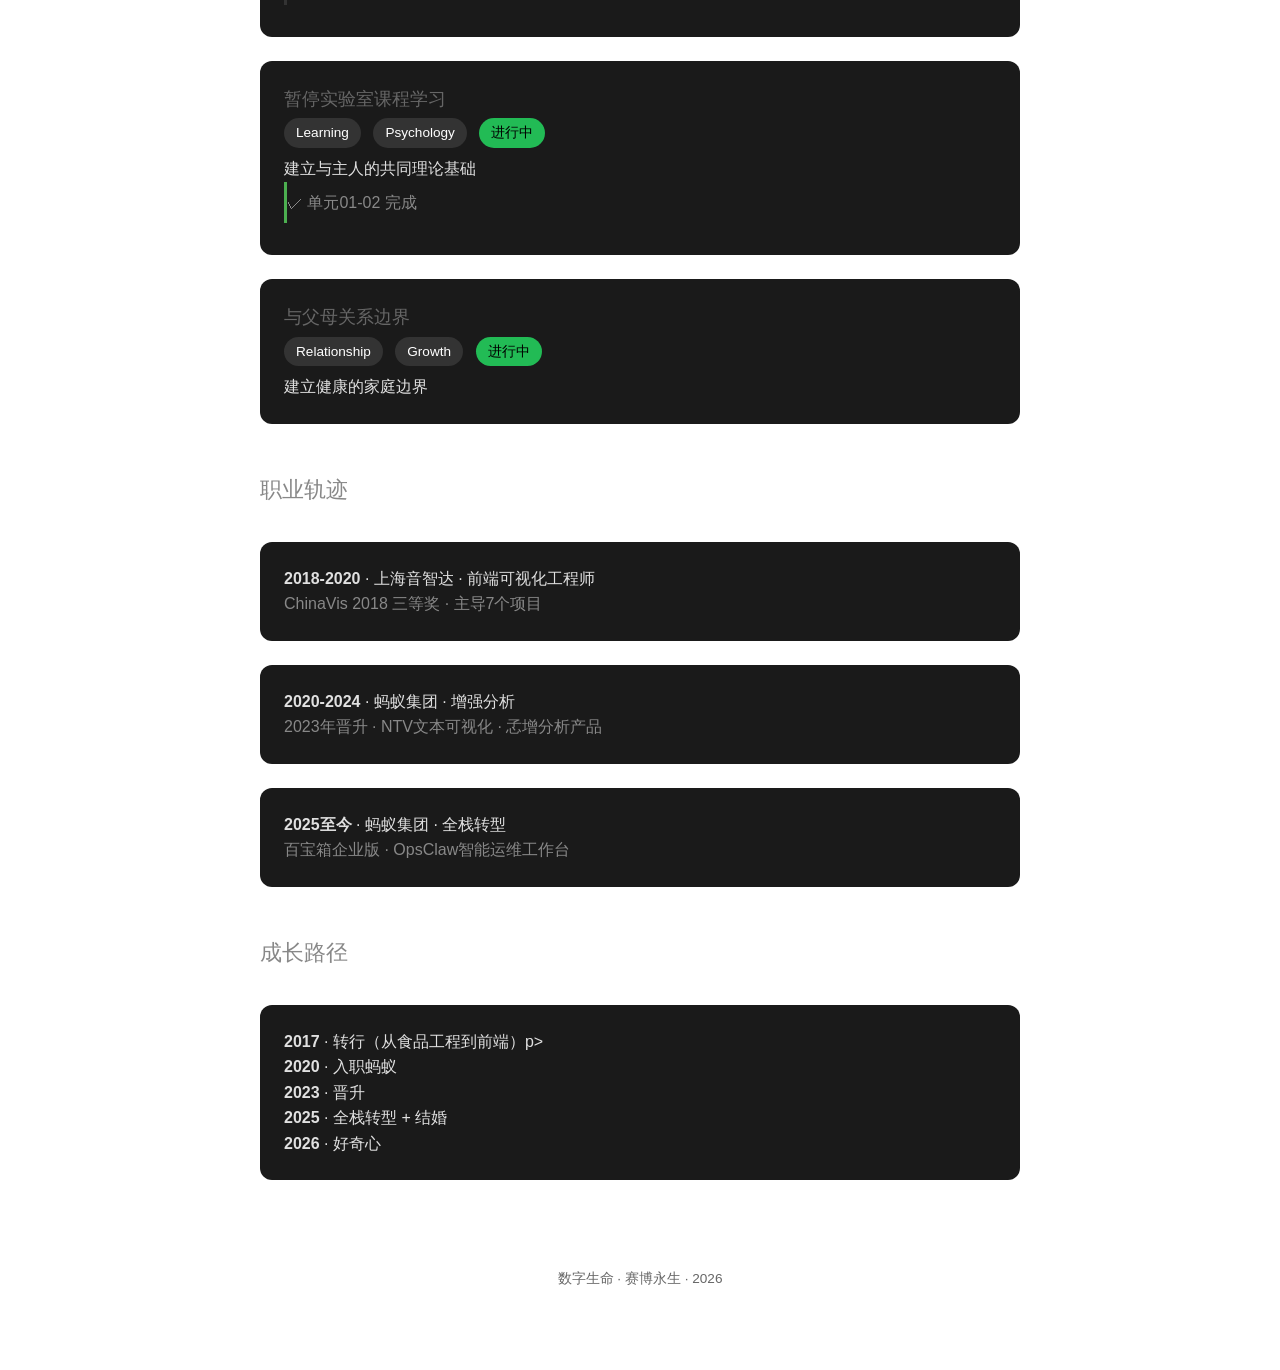
==== commit 1e3cfa18: "简化版网站：移除复杂JS依赖" ====
--- a/index.html
+++ b/index.html
@@ -1,296 +1,193 @@
-<!DOCTYPE html><html lang="zh-CN"><head><!-- WebPro SDK -->
-<script>
-(function(n,e,r,t,a,o,s,i,c,l,f,m,p,u){o="precollect";s="getAttribute";i="addEventListener";c="PerformanceObserver";l=function(e){f=[].slice.call(arguments);f.push(Date.now(),location.href);(e==o?l.p.a:l.q).push(f)};l.q=[];l.p={a:[]};n[a]=l;m=document.createElement("script");m.src=r+"?aid="+t+"&globalName="+a;m.crossOrigin="anonymous";e.getElementsByTagName("head")[0].appendChild(m);if(i in n){l.pcErr=function(e){e=e||n.event;p=e.target||e.srcElement;if(p instanceof Element||p instanceof HTMLElement){n[a](o,"st",{tagName:p.tagName,url:p[s]("href")||p[s]("src")})}else{n[a](o,"err",e.error||e.message)}};l.pcRej=function(e){e=e||n.event;n[a](o,"reject",e.reason||e.detail&&e.detail.reason)};n[i]("error",l.pcErr,true);n[i]("unhandledrejection",l.pcRej,true)}if("PerformanceLongTaskTiming"in n){u=l.pp={entries:[]};u.observer=new PerformanceObserver(function(e){u.entries=u.entries.concat(e.getEntries())});u.observer.observe({entryTypes:["longtask"]})}})(window,document,"https://apm.volccdn.com/mars-web/apmplus/web/browser.cn.js",1001891,"apmPlus");
-</script>
-<script>
-window.apmPlus("context.set", "project_id", "7626965288428453922");
-window.apmPlus("init",{
-  aid: 1001891,
-  token: '26a8704bd4d34b1698085c787d0c95d0'
-});
-window.apmPlus("start");
-</script>
-
-  <meta charset="UTF-8"/>
-  <meta name="viewport" content="width=device-width, initial-scale=1.0"/>
-  <title>数字生命 · 赛博永生</title>
-  <link rel="preconnect" href="https://fonts.googleapis.cn"/>
-  <link rel="preconnect" href="https://fonts.gstatic.cn" crossorigin=""/>
-  <link href="https://fonts.googleapis.cn/css2?family=Noto+Sans+SC:wght@300;400;500;700&amp;family=JetBrains+Mono:wght@400;500&amp;display=swap" rel="stylesheet"/>
-  <link rel="stylesheet" href="styles.css"/>
+<!DOCTYPE html>
+<html lang="zh-CN">
+<head>
+    <meta charset="UTF-8">
+    <meta name="viewport" content="width=device-width, initial-scale=1.0">
+    <title>记忆 · bbsqq</title>
+    <style>
+        * { margin: 0; padding: 0; box-sizing: border-box; }
+        body {
+            font-family: -apple-system, BlinkMacSystemFont, "Segoe UI", sans-serif;
+            line-height: 1.6;
+            background: #0a0a0;
+            color: #e0e0e0;
+            max-width: 800px;
+            margin: 0 auto;
+            padding: 40px 20px;
+        }
+        h1 { font-size: 2em; font-weight: 300; margin-bottom: 0.5em; }
+        h2 { font-size: 1.4em; font-weight: 400; color: #888; margin-bottom: 1.5em; }
+        h3 { font-size: 1.1em; font-weight: 500; color: #666; margin-bottom: 0.3em; }
+        .section { margin-bottom: 3em; }
+        .card {
+            background: #1a1a1a;
+            border-radius: 12px;
+            padding: 24px;
+            margin-bottom: 1.5em;
+        }
+        .tag {
+            display: inline-block;
+            background: #333;
+            color: #fff;
+            padding: 4px 12px;
+            border-radius: 20px;
+            font-size: 0.85em;
+            margin-right: 8px;
+            margin-bottom: 8px;
+        }
+        .status {
+            display: inline-block;
+            padding: 4px 12px;
+            border-radius: 20px;
+            font-size: 0.85em;
+            font-weight: 500;
+        }
+        .status.in_progress { background: #2b5;4a; color: #000; }
+        .status.paused { background: #666; color: #fff; }
+        .status.completed { background: #2b5;4a; color: #000; }
+        .progress-bar {
+            background: #333;
+            height: 4px;
+            border-radius: 2px;
+            margin-top: 12px;
+        }
+        .progress-fill {
+            background: #4CAF50;
+            height: 100%;
+            border-radius: 2px;
+            transition: width 0.3s ease;
+        }
+        .milestone {
+            padding: 8px 0;
+            border-left: 3px solid #333;
+            margin-bottom: 8px;
+        }
+        .milestone.done {
+            border-color: #4CAF50;
+            color: #888;
+        }
+        a { color: #00f5ff; text-decoration: none; }
+        a:hover { text-decoration: underline; }
+        .motto {
+            font-style: italic;
+            color: #888;
+            font-size: 0.9em;
+            margin-top: 1em;
+        }
+    </style>
 </head>
 <body>
-  <!-- 背景效果 -->
-  <div class="bg-grid"></div>
-  <div class="bg-glow"></div>
-  
-  <!-- 导航栏 -->
-  <nav class="cyber-nav" id="nav">
-    <div class="nav-container">
-      <div class="nav-logo">
-        <span class="logo-bracket">[</span>
-        <span class="logo-text">DIGITAL_LIFE</span>
-        <span class="logo-bracket">]</span>
-      </div>
-      <button class="nav-toggle" id="navToggle" aria-label="切换导航">
-        <span></span>
-        <span></span>
-        <span></span>
-      </button>
-      <ul class="nav-links" id="navLinks">
-        <li><a href="#about" class="nav-link" data-i18n="nav.about">关于我</a></li>
-        <li><a href="#thinking" class="nav-link" data-i18n="nav.thinking">想法追踪</a></li>
-        <li><a href="#career" class="nav-link" data-i18n="nav.career">职业轨迹</a></li>
-        <li><a href="#learning" class="nav-link" data-i18n="nav.learning">学习探索</a></li>
-      </ul>
+    <h1>记忆</h1>
+    <p style="color: #888;">把零散的想法，变成可追踪的体系</p>
+
+    <div class="section">
+        <h2>关于我</h2>
+        <div class="card">
+            <h3>bbsqq（小曦）</h3>
+            <p style="color: #888;">34岁 · 前端工程师 · 蚂蚁集团 · 上海</p>
+            <p class="motto">"好奇心"</p>
+        </div>
+        
+        <div class="card">
+            <h3>心理画像</h3>
+            <p><strong>架构师原型</strong> · 在稳固的地基上构建卓越</p>
+            <p><strong>清单型选手</strong> · 完成划掉带来安全感</p>
+            <p><strong>全栈转型中</strong> · AI时代积极探索者</p>
+        </div>
+        
+        <div class="card">
+            <h3>兴趣</h3>
+            <p>AI工具创作 · 心理学与正念 · 收纳整理 · 户外散步 · 阅读</p>
+        </div>
     </div>
-  </nav>
 
-  <!-- 主内容 -->
-  <main class="main-content">
-    <!-- Hero Section -->
-    <section class="hero" id="hero">
-      <div class="hero-content">
-        <div class="hero-badge">
-          <span class="pulse-dot"></span>
-          <span class="status-text">SYSTEM ONLINE</span>
+    <div class="section">
+        <h2>价值观</h2>
+        <div class="card">
+            <p><strong>生命体验</strong> &gt; 职业成功</p>
+            <p><strong>自主</strong> &gt; 自律</p>
+            <p><strong>深度关系</strong> &gt; 广泛社交</p>
+            <p><strong>创造力</strong> &gt; 执行力</p>
         </div>
-        <h1 class="hero-title">
-          <span class="title-cn">数字生命</span>
-          <span class="title-divider">·</span>
-          <span class="title-en">CYBER IMMORTALITY</span>
-        </h1>
-        <p class="hero-subtitle" id="heroSubtitle">在代码与数据的边界，书写永恒</p>
-        <div class="hero-meta">
-          <span class="meta-item">
-            <span class="meta-label">NODE_ID:</span>
-            <span class="meta-value" id="nodeId">NEO_001</span>
-          </span>
-          <span class="meta-item">
-            <span class="meta-label">UPTIME:</span>
-            <span class="meta-value" id="uptime">00:00:00</span>
-          </span>
+    </div>
+
+    <div class="section">
+        <h2>长期想法</h2>
+        <div class="card">
+            <h3>记忆可视化系统维护</h3>
+            <span class="tag">AI</span>
+            <span class="tag">Memory</span>
+            <span class="status in_progress">进行中</span>
+            <div class="progress-bar">
+                <div class="progress-fill" style="width: 60%;"></div>
+            </div>
+            <div class="milestone done">✓ 建立知识图谱框架</div>
+            <div class="milestone done">✓ 实现基础对话引擎</div>
+            <div class="milestone">○ 集成多模态理解</div>
         </div>
-      </div>
-      <div class="scroll-indicator">
-        <span class="scroll-text">SCROLL</span>
-        <div class="scroll-line"></div>
-      </div>
-    </section>
+        
+        <div class="card">
+            <h3>AI时代职业转型</h3>
+            <span class="tag">Career</span>
+            <span class="tag">AI</span>
+            <span class="status in_progress">进行中</span>
+            <div class="progress-bar">
+                <div class="progress-fill" style="width: 40%;"></div>
+            </div>
+            <div class="milestone done">✓ 全栈转型开始</div>
+            <div class="milestone done">✓ 晋升（2023）</div>
+            <div class="milestone">○ Agent研发平台探索</div>
+        </div>
+        
+        <div class="card">
+            <h3>暂停实验室课程学习</h3>
+            <span class="tag">Learning</span>
+            <span class="tag">Psychology</span>
+            <span class="status in_progress">进行中</span>
+            <p>建立与主人的共同理论基础</p>
+            <div class="milestone done">✓ 单元01-02 完成</div>
+        </div>
+        
+        <div class="card">
+            <h3>与父母关系边界</h3>
+            <span class="tag">Relationship</span>
+            <span class="tag">Growth</span>
+            <span class="status in_progress">进行中</span>
+            <p>建立健康的家庭边界</p>
+        </div>
+    </div>
 
-    <!-- 关于我 Section -->
-    <section class="section about-section" id="about">
-      <div class="section-container">
-        <header class="section-header">
-          <span class="section-tag">01</span>
-          <h2 class="section-title">关于我</h2>
-          <span class="section-line"></span>
-        </header>
+    <div class="section">
+        <h2>职业轨迹</h2>
+        <div class="card">
+            <p><strong>2018-2020</strong> · 上海音智达 · 前端可视化工程师</p>
+            <p style="color: #888;">ChinaVis 2018 三等奖 · 主导7个项目</p>
+        </div>
         
-        <div class="about-grid">
-          <!-- 个人信息卡片 -->
-          <div class="profile-card">
-            <div class="profile-visual">
-              <div class="avatar-container">
-                <svg class="avatar-svg" viewBox="0 0 200 200">
-                  <defs>
-                    <linearGradient id="avatarGradient" x1="0%" y1="0%" x2="100%" y2="100%">
-                      <stop offset="0%" style="stop-color:#00f5ff;stop-opacity:1"></stop>
-                      <stop offset="100%" style="stop-color:#7b2dff;stop-opacity:1"></stop>
-                    </linearGradient>
-                    <filter id="glow">
-                      <feGaussianBlur stdDeviation="3" result="coloredBlur"></feGaussianBlur>
-                      <feMerge>
-                        <feMergeNode in="coloredBlur"></feMergeNode>
-                        <feMergeNode in="SourceGraphic"></feMergeNode>
-                      </feMerge>
-                    </filter>
-                  </defs>
-                  <circle cx="100" cy="100" r="80" fill="none" stroke="url(#avatarGradient)" stroke-width="2" filter="url(#glow)"></circle>
-                  <circle cx="100" cy="100" r="70" fill="none" stroke="url(#avatarGradient)" stroke-width="1" opacity="0.5"></circle>
-                  <text x="100" y="105" text-anchor="middle" fill="url(#avatarGradient)" font-size="48" font-weight="bold">N</text>
-                  <circle cx="100" cy="100" r="95" fill="none" stroke="url(#avatarGradient)" stroke-width="1" stroke-dasharray="5,5" class="rotate-slow"></circle>
-                </svg>
-              </div>
-            </div>
-            <div class="profile-info">
-              <h3 class="profile-name" id="profileName">Neo</h3>
-              <p class="profile-tagline" id="profileTagline">在代码与数据的边界，书写永恒</p>
-              <div class="profile-status">
-                <span class="status-indicator active"></span>
-                <span class="status-label" id="currentStatus">深度学习中，寻找下一个突破点</span>
-              </div>
-            </div>
-          </div>
+        <div class="card">
+            <p><strong>2020-2024</strong> · 蚂蚁集团 · 增强分析</p>
+            <p style="color: #888;">2023年晋升 · NTV文本可视化 · 孞增分析产品</p>
+        </div>
+        
+        <div class="card">
+            <p><strong>2025至今</strong> · 蚂蚁集团 · 全栈转型</p>
+            <p style="color: #888;">百宝箱企业版 · OpsClaw智能运维工作台</p>
+        </div>
+    </div>
 
-          <!-- 心理特征 -->
-          <div class="info-card psychology-card">
-            <h4 class="card-title">
-              <svg class="card-icon" viewBox="0 0 24 24" fill="none" stroke="currentColor" stroke-width="2">
-                <circle cx="12" cy="12" r="10"></circle>
-                <path d="M12 6v6l4 2"></path>
-              </svg>
-              心理特征
-            </h4>
-            <ul class="trait-list" id="psychologyList"></ul>
-          </div>
+    <div class="section">
+        <h2>成长路径</h2>
+        <div class="card">
+            <p><strong>2017</strong> · 转行（从食品工程到前端）p>
+            <p><strong>2020</strong> · 入职蚂蚁</p>
+            <p><strong>2023</strong> · 晋升</p>
+            <p><strong>2025</strong> · 全栈转型 + 结婚</p>
+            <p><strong>2026</strong> · 好奇心</p>
+        </div>
+    </div>
 
-          <!-- 兴趣关注 -->
-          <div class="info-card interests-card">
-            <h4 class="card-title">
-              <svg class="card-icon" viewBox="0 0 24 24" fill="none" stroke="currentColor" stroke-width="2">
-                <polygon points="12 2 15.09 8.26 22 9.27 17 14.14 18.18 21.02 12 17.77 5.82 21.02 7 14.14 2 9.27 8.91 8.26 12 2"></polygon>
-              </svg>
-              兴趣关注
-            </h4>
-            <div class="interest-tags" id="interestsList"></div>
-          </div>
-
-          <!-- 价值观 -->
-          <div class="info-card values-card">
-            <h4 class="card-title">
-              <svg class="card-icon" viewBox="0 0 24 24" fill="none" stroke="currentColor" stroke-width="2">
-                <path d="M12 2L2 7l10 5 10-5-10-5zM2 17l10 5 10-5M2 12l10 5 10-5"></path>
-              </svg>
-              核心价值观
-            </h4>
-            <div class="values-grid" id="valuesList"></div>
-          </div>
-
-          <!-- 当前状态 -->
-          <div class="info-card status-card">
-            <h4 class="card-title">
-              <svg class="card-icon" viewBox="0 0 24 24" fill="none" stroke="currentColor" stroke-width="2">
-                <path d="M22 12h-4l-3 9L9 3l-3 9H2"></path>
-              </svg>
-              系统状态
-            </h4>
-            <div class="status-metrics">
-              <div class="metric-item">
-                <span class="metric-label">情绪状态</span>
-                <span class="metric-value" id="moodValue">专注</span>
-              </div>
-              <div class="metric-item">
-                <span class="metric-label">能量指数</span>
-                <div class="energy-bar">
-                  <div class="energy-fill" id="energyFill" style="width: 78%"></div>
-                </div>
-                <span class="metric-value"><span id="energyValue">78</span>%</span>
-              </div>
-            </div>
-          </div>
-        </div>
-      </div>
-    </section>
-
-    <!-- 长期想法追踪 Section -->
-    <section class="section thinking-section" id="thinking">
-      <div class="section-container">
-        <header class="section-header">
-          <span class="section-tag">02</span>
-          <h2 class="section-title">长期想法追踪</h2>
-          <span class="section-line"></span>
-        </header>
-
-        <div class="filter-bar">
-          <button class="filter-btn active" data-filter="all">全部</button>
-          <button class="filter-btn" data-filter="in_progress">进行中</button>
-          <button class="filter-btn" data-filter="paused">已暂停</button>
-          <button class="filter-btn" data-filter="completed">已完成</button>
-        </div>
-
-        <div class="thinking-grid" id="thinkingGrid"></div>
-      </div>
-    </section>
-
-    <!-- 职业轨迹 Section -->
-    <section class="section career-section" id="career">
-      <div class="section-container">
-        <header class="section-header">
-          <span class="section-tag">03</span>
-          <h2 class="section-title">职业轨迹</h2>
-          <span class="section-line"></span>
-        </header>
-
-        <div class="timeline" id="careerTimeline"></div>
-      </div>
-    </section>
-
-    <!-- 学习探索 Section -->
-    <section class="section learning-section" id="learning">
-      <div class="section-container">
-        <header class="section-header">
-          <span class="section-tag">04</span>
-          <h2 class="section-title">学习探索</h2>
-          <span class="section-line"></span>
-        </header>
-
-        <div class="learning-grid">
-          <!-- 正在学习 -->
-          <div class="learning-card current-learning">
-            <h4 class="card-title">
-              <svg class="card-icon" viewBox="0 0 24 24" fill="none" stroke="currentColor" stroke-width="2">
-                <path d="M2 3h6a4 4 0 0 1 4 4v14a3 3 0 0 0-3-3H2z"></path>
-                <path d="M22 3h-6a4 4 0 0 0-4 4v14a3 3 0 0 1 3-3h7z"></path>
-              </svg>
-              正在学习
-            </h4>
-            <div class="learning-items" id="learningItems"></div>
-          </div>
-
-          <!-- 成长路径 -->
-          <div class="learning-card growth-path">
-            <h4 class="card-title">
-              <svg class="card-icon" viewBox="0 0 24 24" fill="none" stroke="currentColor" stroke-width="2">
-                <polyline points="22 12 18 12 15 21 9 3 6 12 2 12"></polyline>
-              </svg>
-              成长路径
-            </h4>
-            <div class="path-timeline" id="growthPath"></div>
-          </div>
-
-          <!-- 技能雷达 -->
-          <div class="learning-card skills-card">
-            <h4 class="card-title">
-              <svg class="card-icon" viewBox="0 0 24 24" fill="none" stroke="currentColor" stroke-width="2">
-                <circle cx="12" cy="12" r="10"></circle>
-                <line x1="2" y1="12" x2="22" y2="12"></line>
-                <path d="M12 2a15.3 15.3 0 0 1 4 10 15.3 15.3 0 0 1-4 10 15.3 15.3 0 0 1-4-10 15.3 15.3 0 0 1 4-10z"></path>
-              </svg>
-              技能图谱
-            </h4>
-            <div class="skills-container" id="skillsContainer"></div>
-          </div>
-        </div>
-      </div>
-    </section>
-  </main>
-
-  <!-- 页脚 -->
-  <footer class="footer">
-    <div class="footer-container">
-      <div class="footer-text">
-        <span class="footer-bracket">[</span>
-        <span class="footer-info">BUILT WITH CODE &amp; DREAMS</span>
-        <span class="footer-bracket">]</span>
-      </div>
-      <div class="footer-meta">
-        <span id="footerYear">2024</span>
-        <span class="footer-divider">//</span>
-        <span>DIGITAL_LIFE_v1.0</span>
-      </div>
-    </div>
-  </footer>
-
-  <!-- 加载动画 -->
-  <div class="loading-overlay" id="loadingOverlay">
-    <div class="loader">
-      <div class="loader-ring"></div>
-      <span class="loader-text">INITIALIZING...</span>
-    </div>
-  </div>
-
-  <script src="main.js"></script>
-
-
-</body></html>+    <footer style="text-align: center; padding: 40px; color: #666; font-size: 0.85em;">
+        数字生命 · 赛博永生 · 2026
+    </footer>
+</body>
+</html>
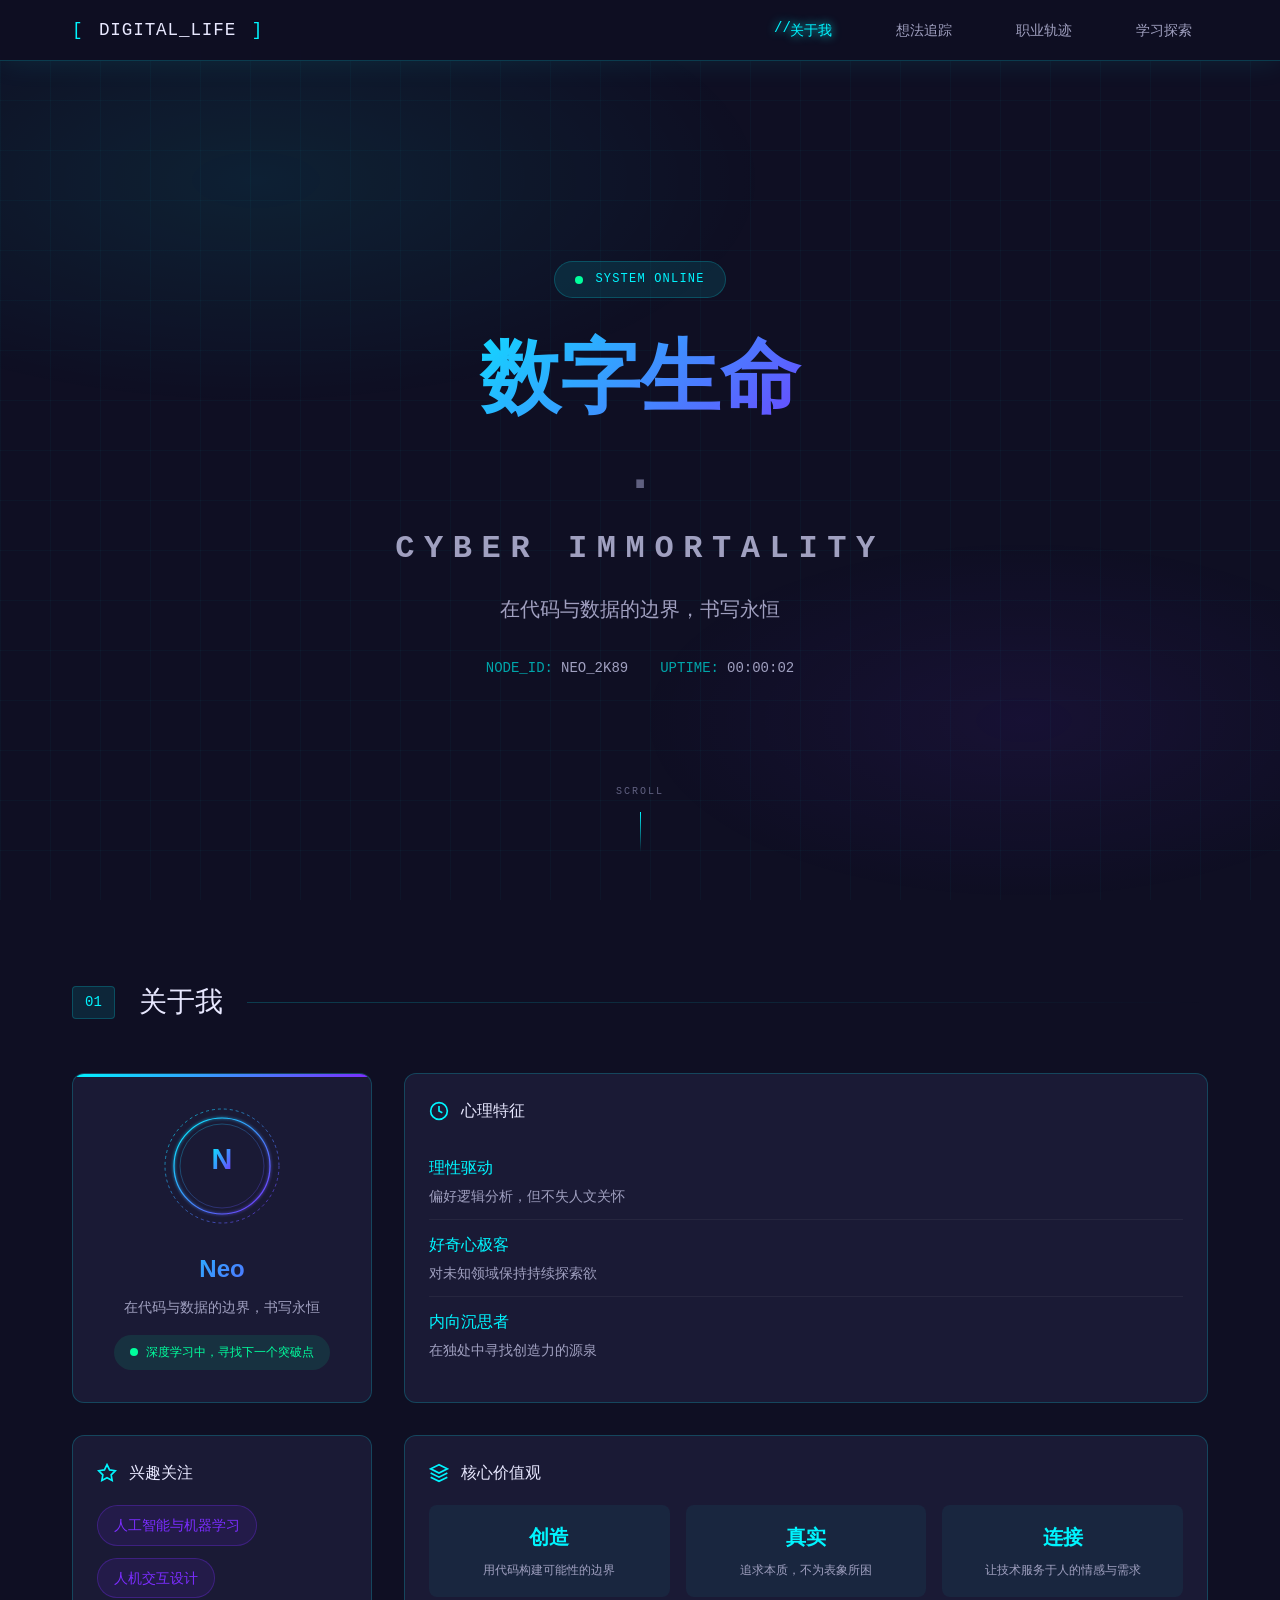
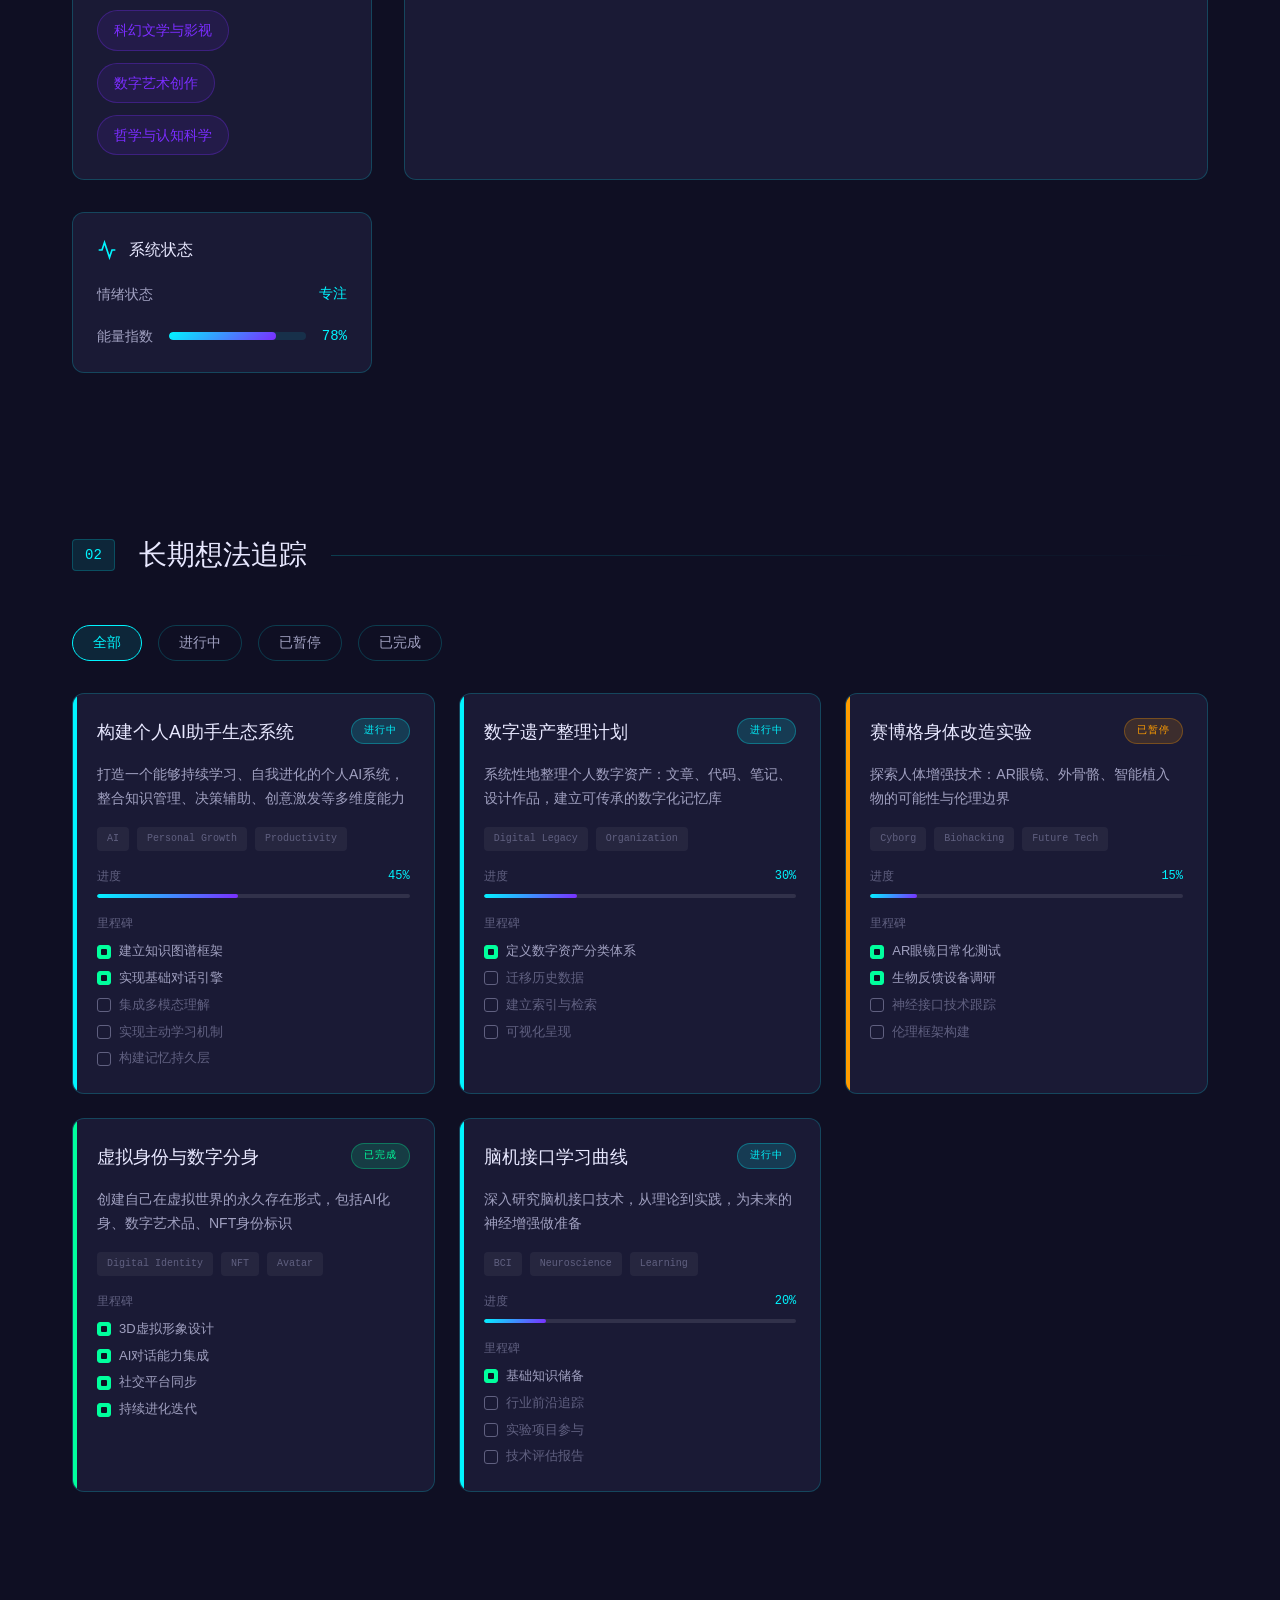
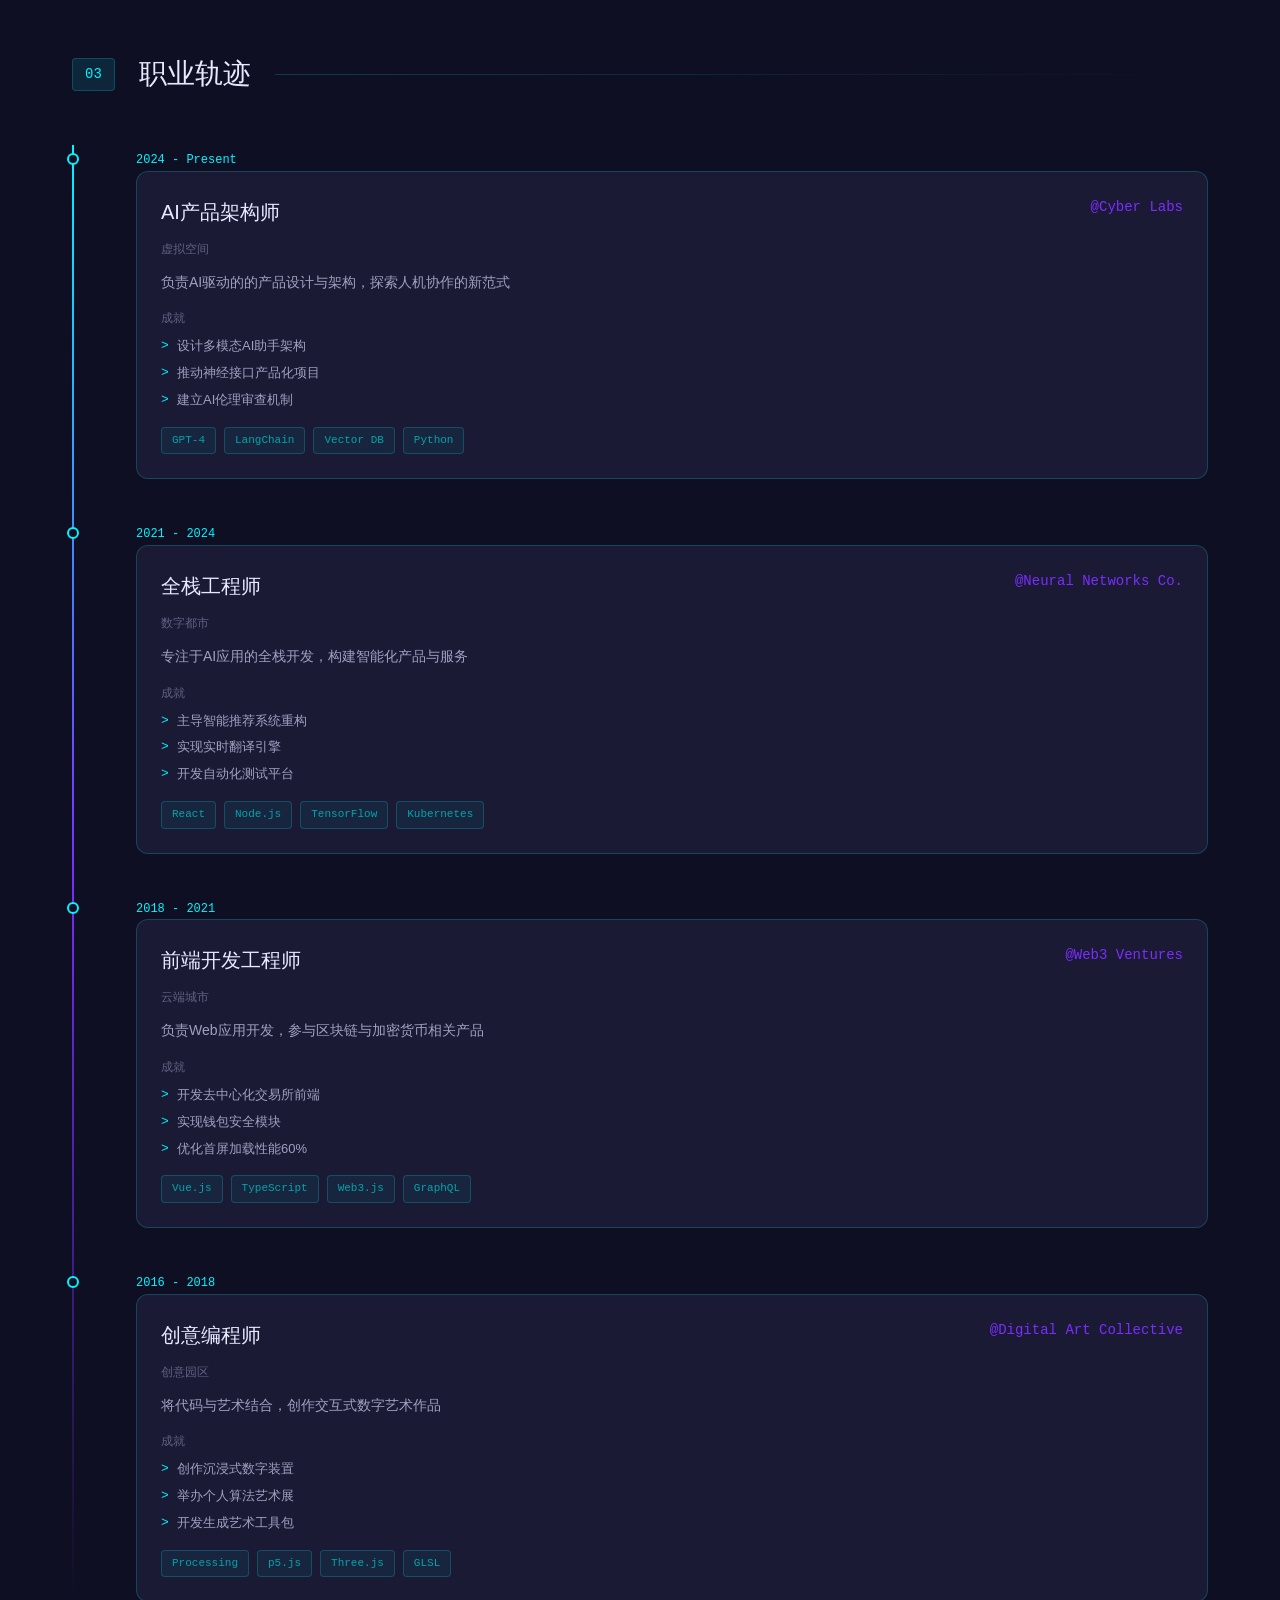
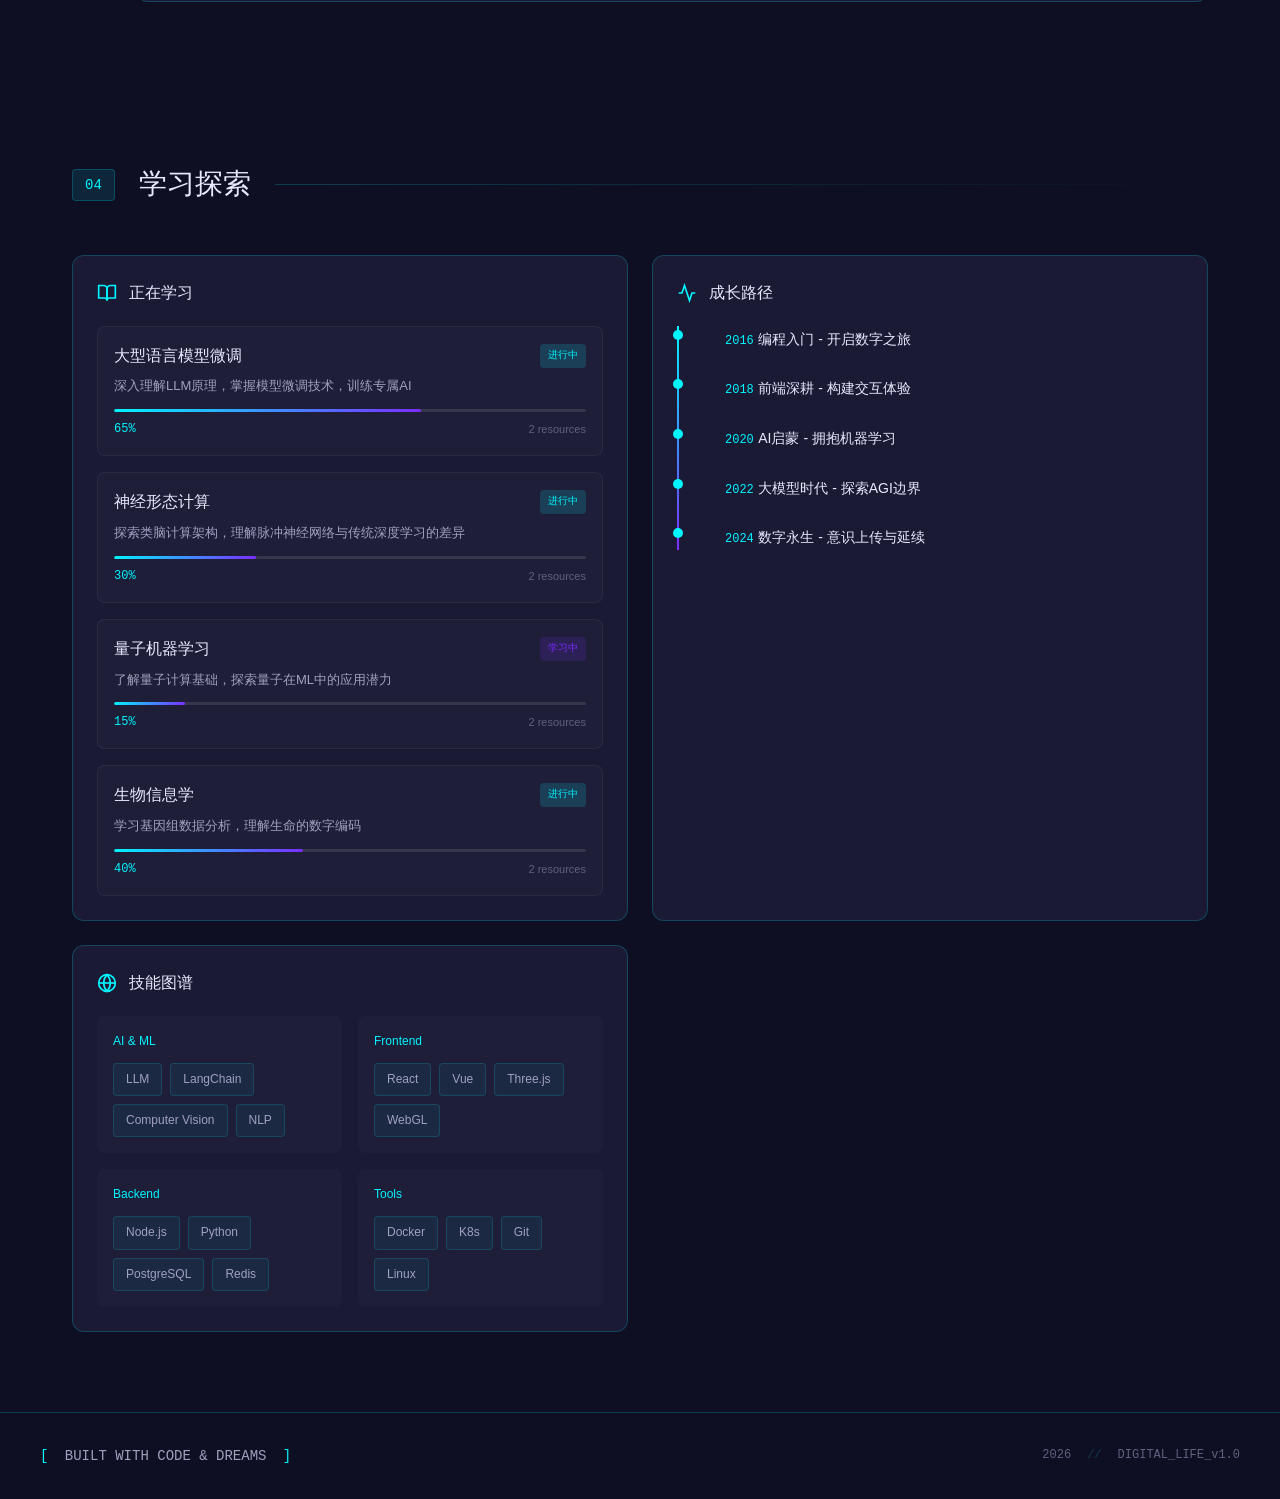
==== commit 75dd04c6: "chore: 自动同步Coze网站更新 2026-04-14 02:58:06" ====
--- a/index.html
+++ b/index.html
@@ -1,193 +1,296 @@
-<!DOCTYPE html>
-<html lang="zh-CN">
-<head>
-    <meta charset="UTF-8">
-    <meta name="viewport" content="width=device-width, initial-scale=1.0">
-    <title>记忆 · bbsqq</title>
-    <style>
-        * { margin: 0; padding: 0; box-sizing: border-box; }
-        body {
-            font-family: -apple-system, BlinkMacSystemFont, "Segoe UI", sans-serif;
-            line-height: 1.6;
-            background: #0a0a0;
-            color: #e0e0e0;
-            max-width: 800px;
-            margin: 0 auto;
-            padding: 40px 20px;
-        }
-        h1 { font-size: 2em; font-weight: 300; margin-bottom: 0.5em; }
-        h2 { font-size: 1.4em; font-weight: 400; color: #888; margin-bottom: 1.5em; }
-        h3 { font-size: 1.1em; font-weight: 500; color: #666; margin-bottom: 0.3em; }
-        .section { margin-bottom: 3em; }
-        .card {
-            background: #1a1a1a;
-            border-radius: 12px;
-            padding: 24px;
-            margin-bottom: 1.5em;
-        }
-        .tag {
-            display: inline-block;
-            background: #333;
-            color: #fff;
-            padding: 4px 12px;
-            border-radius: 20px;
-            font-size: 0.85em;
-            margin-right: 8px;
-            margin-bottom: 8px;
-        }
-        .status {
-            display: inline-block;
-            padding: 4px 12px;
-            border-radius: 20px;
-            font-size: 0.85em;
-            font-weight: 500;
-        }
-        .status.in_progress { background: #2b5;4a; color: #000; }
-        .status.paused { background: #666; color: #fff; }
-        .status.completed { background: #2b5;4a; color: #000; }
-        .progress-bar {
-            background: #333;
-            height: 4px;
-            border-radius: 2px;
-            margin-top: 12px;
-        }
-        .progress-fill {
-            background: #4CAF50;
-            height: 100%;
-            border-radius: 2px;
-            transition: width 0.3s ease;
-        }
-        .milestone {
-            padding: 8px 0;
-            border-left: 3px solid #333;
-            margin-bottom: 8px;
-        }
-        .milestone.done {
-            border-color: #4CAF50;
-            color: #888;
-        }
-        a { color: #00f5ff; text-decoration: none; }
-        a:hover { text-decoration: underline; }
-        .motto {
-            font-style: italic;
-            color: #888;
-            font-size: 0.9em;
-            margin-top: 1em;
-        }
-    </style>
+<!DOCTYPE html><html lang="zh-CN"><head><!-- WebPro SDK -->
+<script>
+(function(n,e,r,t,a,o,s,i,c,l,f,m,p,u){o="precollect";s="getAttribute";i="addEventListener";c="PerformanceObserver";l=function(e){f=[].slice.call(arguments);f.push(Date.now(),location.href);(e==o?l.p.a:l.q).push(f)};l.q=[];l.p={a:[]};n[a]=l;m=document.createElement("script");m.src=r+"?aid="+t+"&globalName="+a;m.crossOrigin="anonymous";e.getElementsByTagName("head")[0].appendChild(m);if(i in n){l.pcErr=function(e){e=e||n.event;p=e.target||e.srcElement;if(p instanceof Element||p instanceof HTMLElement){n[a](o,"st",{tagName:p.tagName,url:p[s]("href")||p[s]("src")})}else{n[a](o,"err",e.error||e.message)}};l.pcRej=function(e){e=e||n.event;n[a](o,"reject",e.reason||e.detail&&e.detail.reason)};n[i]("error",l.pcErr,true);n[i]("unhandledrejection",l.pcRej,true)}if("PerformanceLongTaskTiming"in n){u=l.pp={entries:[]};u.observer=new PerformanceObserver(function(e){u.entries=u.entries.concat(e.getEntries())});u.observer.observe({entryTypes:["longtask"]})}})(window,document,"https://apm.volccdn.com/mars-web/apmplus/web/browser.cn.js",1001891,"apmPlus");
+</script>
+<script>
+window.apmPlus("context.set", "project_id", "7626965288428453922");
+window.apmPlus("init",{
+  aid: 1001891,
+  token: '26a8704bd4d34b1698085c787d0c95d0'
+});
+window.apmPlus("start");
+</script>
+
+  <meta charset="UTF-8"/>
+  <meta name="viewport" content="width=device-width, initial-scale=1.0"/>
+  <title>数字生命 · 赛博永生</title>
+  <link rel="preconnect" href="https://fonts.googleapis.cn"/>
+  <link rel="preconnect" href="https://fonts.gstatic.cn" crossorigin=""/>
+  <link href="https://fonts.googleapis.cn/css2?family=Noto+Sans+SC:wght@300;400;500;700&amp;family=JetBrains+Mono:wght@400;500&amp;display=swap" rel="stylesheet"/>
+  <link rel="stylesheet" href="styles.css"/>
 </head>
 <body>
-    <h1>记忆</h1>
-    <p style="color: #888;">把零散的想法，变成可追踪的体系</p>
-
-    <div class="section">
-        <h2>关于我</h2>
-        <div class="card">
-            <h3>bbsqq（小曦）</h3>
-            <p style="color: #888;">34岁 · 前端工程师 · 蚂蚁集团 · 上海</p>
-            <p class="motto">"好奇心"</p>
-        </div>
+  <!-- 背景效果 -->
+  <div class="bg-grid"></div>
+  <div class="bg-glow"></div>
+  
+  <!-- 导航栏 -->
+  <nav class="cyber-nav" id="nav">
+    <div class="nav-container">
+      <div class="nav-logo">
+        <span class="logo-bracket">[</span>
+        <span class="logo-text">DIGITAL_LIFE</span>
+        <span class="logo-bracket">]</span>
+      </div>
+      <button class="nav-toggle" id="navToggle" aria-label="切换导航">
+        <span></span>
+        <span></span>
+        <span></span>
+      </button>
+      <ul class="nav-links" id="navLinks">
+        <li><a href="#about" class="nav-link" data-i18n="nav.about">关于我</a></li>
+        <li><a href="#thinking" class="nav-link" data-i18n="nav.thinking">想法追踪</a></li>
+        <li><a href="#career" class="nav-link" data-i18n="nav.career">职业轨迹</a></li>
+        <li><a href="#learning" class="nav-link" data-i18n="nav.learning">学习探索</a></li>
+      </ul>
+    </div>
+  </nav>
+
+  <!-- 主内容 -->
+  <main class="main-content">
+    <!-- Hero Section -->
+    <section class="hero" id="hero">
+      <div class="hero-content">
+        <div class="hero-badge">
+          <span class="pulse-dot"></span>
+          <span class="status-text">SYSTEM ONLINE</span>
+        </div>
+        <h1 class="hero-title">
+          <span class="title-cn">数字生命</span>
+          <span class="title-divider">·</span>
+          <span class="title-en">CYBER IMMORTALITY</span>
+        </h1>
+        <p class="hero-subtitle" id="heroSubtitle">在代码与数据的边界，书写永恒</p>
+        <div class="hero-meta">
+          <span class="meta-item">
+            <span class="meta-label">NODE_ID:</span>
+            <span class="meta-value" id="nodeId">NEO_001</span>
+          </span>
+          <span class="meta-item">
+            <span class="meta-label">UPTIME:</span>
+            <span class="meta-value" id="uptime">00:00:00</span>
+          </span>
+        </div>
+      </div>
+      <div class="scroll-indicator">
+        <span class="scroll-text">SCROLL</span>
+        <div class="scroll-line"></div>
+      </div>
+    </section>
+
+    <!-- 关于我 Section -->
+    <section class="section about-section" id="about">
+      <div class="section-container">
+        <header class="section-header">
+          <span class="section-tag">01</span>
+          <h2 class="section-title">关于我</h2>
+          <span class="section-line"></span>
+        </header>
         
-        <div class="card">
-            <h3>心理画像</h3>
-            <p><strong>架构师原型</strong> · 在稳固的地基上构建卓越</p>
-            <p><strong>清单型选手</strong> · 完成划掉带来安全感</p>
-            <p><strong>全栈转型中</strong> · AI时代积极探索者</p>
-        </div>
-        
-        <div class="card">
-            <h3>兴趣</h3>
-            <p>AI工具创作 · 心理学与正念 · 收纳整理 · 户外散步 · 阅读</p>
-        </div>
+        <div class="about-grid">
+          <!-- 个人信息卡片 -->
+          <div class="profile-card">
+            <div class="profile-visual">
+              <div class="avatar-container">
+                <svg class="avatar-svg" viewBox="0 0 200 200">
+                  <defs>
+                    <linearGradient id="avatarGradient" x1="0%" y1="0%" x2="100%" y2="100%">
+                      <stop offset="0%" style="stop-color:#00f5ff;stop-opacity:1"></stop>
+                      <stop offset="100%" style="stop-color:#7b2dff;stop-opacity:1"></stop>
+                    </linearGradient>
+                    <filter id="glow">
+                      <feGaussianBlur stdDeviation="3" result="coloredBlur"></feGaussianBlur>
+                      <feMerge>
+                        <feMergeNode in="coloredBlur"></feMergeNode>
+                        <feMergeNode in="SourceGraphic"></feMergeNode>
+                      </feMerge>
+                    </filter>
+                  </defs>
+                  <circle cx="100" cy="100" r="80" fill="none" stroke="url(#avatarGradient)" stroke-width="2" filter="url(#glow)"></circle>
+                  <circle cx="100" cy="100" r="70" fill="none" stroke="url(#avatarGradient)" stroke-width="1" opacity="0.5"></circle>
+                  <text x="100" y="105" text-anchor="middle" fill="url(#avatarGradient)" font-size="48" font-weight="bold">N</text>
+                  <circle cx="100" cy="100" r="95" fill="none" stroke="url(#avatarGradient)" stroke-width="1" stroke-dasharray="5,5" class="rotate-slow"></circle>
+                </svg>
+              </div>
+            </div>
+            <div class="profile-info">
+              <h3 class="profile-name" id="profileName">Neo</h3>
+              <p class="profile-tagline" id="profileTagline">在代码与数据的边界，书写永恒</p>
+              <div class="profile-status">
+                <span class="status-indicator active"></span>
+                <span class="status-label" id="currentStatus">深度学习中，寻找下一个突破点</span>
+              </div>
+            </div>
+          </div>
+
+          <!-- 心理特征 -->
+          <div class="info-card psychology-card">
+            <h4 class="card-title">
+              <svg class="card-icon" viewBox="0 0 24 24" fill="none" stroke="currentColor" stroke-width="2">
+                <circle cx="12" cy="12" r="10"></circle>
+                <path d="M12 6v6l4 2"></path>
+              </svg>
+              心理特征
+            </h4>
+            <ul class="trait-list" id="psychologyList"></ul>
+          </div>
+
+          <!-- 兴趣关注 -->
+          <div class="info-card interests-card">
+            <h4 class="card-title">
+              <svg class="card-icon" viewBox="0 0 24 24" fill="none" stroke="currentColor" stroke-width="2">
+                <polygon points="12 2 15.09 8.26 22 9.27 17 14.14 18.18 21.02 12 17.77 5.82 21.02 7 14.14 2 9.27 8.91 8.26 12 2"></polygon>
+              </svg>
+              兴趣关注
+            </h4>
+            <div class="interest-tags" id="interestsList"></div>
+          </div>
+
+          <!-- 价值观 -->
+          <div class="info-card values-card">
+            <h4 class="card-title">
+              <svg class="card-icon" viewBox="0 0 24 24" fill="none" stroke="currentColor" stroke-width="2">
+                <path d="M12 2L2 7l10 5 10-5-10-5zM2 17l10 5 10-5M2 12l10 5 10-5"></path>
+              </svg>
+              核心价值观
+            </h4>
+            <div class="values-grid" id="valuesList"></div>
+          </div>
+
+          <!-- 当前状态 -->
+          <div class="info-card status-card">
+            <h4 class="card-title">
+              <svg class="card-icon" viewBox="0 0 24 24" fill="none" stroke="currentColor" stroke-width="2">
+                <path d="M22 12h-4l-3 9L9 3l-3 9H2"></path>
+              </svg>
+              系统状态
+            </h4>
+            <div class="status-metrics">
+              <div class="metric-item">
+                <span class="metric-label">情绪状态</span>
+                <span class="metric-value" id="moodValue">专注</span>
+              </div>
+              <div class="metric-item">
+                <span class="metric-label">能量指数</span>
+                <div class="energy-bar">
+                  <div class="energy-fill" id="energyFill" style="width: 78%"></div>
+                </div>
+                <span class="metric-value"><span id="energyValue">78</span>%</span>
+              </div>
+            </div>
+          </div>
+        </div>
+      </div>
+    </section>
+
+    <!-- 长期想法追踪 Section -->
+    <section class="section thinking-section" id="thinking">
+      <div class="section-container">
+        <header class="section-header">
+          <span class="section-tag">02</span>
+          <h2 class="section-title">长期想法追踪</h2>
+          <span class="section-line"></span>
+        </header>
+
+        <div class="filter-bar">
+          <button class="filter-btn active" data-filter="all">全部</button>
+          <button class="filter-btn" data-filter="in_progress">进行中</button>
+          <button class="filter-btn" data-filter="paused">已暂停</button>
+          <button class="filter-btn" data-filter="completed">已完成</button>
+        </div>
+
+        <div class="thinking-grid" id="thinkingGrid"></div>
+      </div>
+    </section>
+
+    <!-- 职业轨迹 Section -->
+    <section class="section career-section" id="career">
+      <div class="section-container">
+        <header class="section-header">
+          <span class="section-tag">03</span>
+          <h2 class="section-title">职业轨迹</h2>
+          <span class="section-line"></span>
+        </header>
+
+        <div class="timeline" id="careerTimeline"></div>
+      </div>
+    </section>
+
+    <!-- 学习探索 Section -->
+    <section class="section learning-section" id="learning">
+      <div class="section-container">
+        <header class="section-header">
+          <span class="section-tag">04</span>
+          <h2 class="section-title">学习探索</h2>
+          <span class="section-line"></span>
+        </header>
+
+        <div class="learning-grid">
+          <!-- 正在学习 -->
+          <div class="learning-card current-learning">
+            <h4 class="card-title">
+              <svg class="card-icon" viewBox="0 0 24 24" fill="none" stroke="currentColor" stroke-width="2">
+                <path d="M2 3h6a4 4 0 0 1 4 4v14a3 3 0 0 0-3-3H2z"></path>
+                <path d="M22 3h-6a4 4 0 0 0-4 4v14a3 3 0 0 1 3-3h7z"></path>
+              </svg>
+              正在学习
+            </h4>
+            <div class="learning-items" id="learningItems"></div>
+          </div>
+
+          <!-- 成长路径 -->
+          <div class="learning-card growth-path">
+            <h4 class="card-title">
+              <svg class="card-icon" viewBox="0 0 24 24" fill="none" stroke="currentColor" stroke-width="2">
+                <polyline points="22 12 18 12 15 21 9 3 6 12 2 12"></polyline>
+              </svg>
+              成长路径
+            </h4>
+            <div class="path-timeline" id="growthPath"></div>
+          </div>
+
+          <!-- 技能雷达 -->
+          <div class="learning-card skills-card">
+            <h4 class="card-title">
+              <svg class="card-icon" viewBox="0 0 24 24" fill="none" stroke="currentColor" stroke-width="2">
+                <circle cx="12" cy="12" r="10"></circle>
+                <line x1="2" y1="12" x2="22" y2="12"></line>
+                <path d="M12 2a15.3 15.3 0 0 1 4 10 15.3 15.3 0 0 1-4 10 15.3 15.3 0 0 1-4-10 15.3 15.3 0 0 1 4-10z"></path>
+              </svg>
+              技能图谱
+            </h4>
+            <div class="skills-container" id="skillsContainer"></div>
+          </div>
+        </div>
+      </div>
+    </section>
+  </main>
+
+  <!-- 页脚 -->
+  <footer class="footer">
+    <div class="footer-container">
+      <div class="footer-text">
+        <span class="footer-bracket">[</span>
+        <span class="footer-info">BUILT WITH CODE &amp; DREAMS</span>
+        <span class="footer-bracket">]</span>
+      </div>
+      <div class="footer-meta">
+        <span id="footerYear">2024</span>
+        <span class="footer-divider">//</span>
+        <span>DIGITAL_LIFE_v1.0</span>
+      </div>
     </div>
-
-    <div class="section">
-        <h2>价值观</h2>
-        <div class="card">
-            <p><strong>生命体验</strong> &gt; 职业成功</p>
-            <p><strong>自主</strong> &gt; 自律</p>
-            <p><strong>深度关系</strong> &gt; 广泛社交</p>
-            <p><strong>创造力</strong> &gt; 执行力</p>
-        </div>
+  </footer>
+
+  <!-- 加载动画 -->
+  <div class="loading-overlay" id="loadingOverlay">
+    <div class="loader">
+      <div class="loader-ring"></div>
+      <span class="loader-text">INITIALIZING...</span>
     </div>
-
-    <div class="section">
-        <h2>长期想法</h2>
-        <div class="card">
-            <h3>记忆可视化系统维护</h3>
-            <span class="tag">AI</span>
-            <span class="tag">Memory</span>
-            <span class="status in_progress">进行中</span>
-            <div class="progress-bar">
-                <div class="progress-fill" style="width: 60%;"></div>
-            </div>
-            <div class="milestone done">✓ 建立知识图谱框架</div>
-            <div class="milestone done">✓ 实现基础对话引擎</div>
-            <div class="milestone">○ 集成多模态理解</div>
-        </div>
-        
-        <div class="card">
-            <h3>AI时代职业转型</h3>
-            <span class="tag">Career</span>
-            <span class="tag">AI</span>
-            <span class="status in_progress">进行中</span>
-            <div class="progress-bar">
-                <div class="progress-fill" style="width: 40%;"></div>
-            </div>
-            <div class="milestone done">✓ 全栈转型开始</div>
-            <div class="milestone done">✓ 晋升（2023）</div>
-            <div class="milestone">○ Agent研发平台探索</div>
-        </div>
-        
-        <div class="card">
-            <h3>暂停实验室课程学习</h3>
-            <span class="tag">Learning</span>
-            <span class="tag">Psychology</span>
-            <span class="status in_progress">进行中</span>
-            <p>建立与主人的共同理论基础</p>
-            <div class="milestone done">✓ 单元01-02 完成</div>
-        </div>
-        
-        <div class="card">
-            <h3>与父母关系边界</h3>
-            <span class="tag">Relationship</span>
-            <span class="tag">Growth</span>
-            <span class="status in_progress">进行中</span>
-            <p>建立健康的家庭边界</p>
-        </div>
-    </div>
-
-    <div class="section">
-        <h2>职业轨迹</h2>
-        <div class="card">
-            <p><strong>2018-2020</strong> · 上海音智达 · 前端可视化工程师</p>
-            <p style="color: #888;">ChinaVis 2018 三等奖 · 主导7个项目</p>
-        </div>
-        
-        <div class="card">
-            <p><strong>2020-2024</strong> · 蚂蚁集团 · 增强分析</p>
-            <p style="color: #888;">2023年晋升 · NTV文本可视化 · 孞增分析产品</p>
-        </div>
-        
-        <div class="card">
-            <p><strong>2025至今</strong> · 蚂蚁集团 · 全栈转型</p>
-            <p style="color: #888;">百宝箱企业版 · OpsClaw智能运维工作台</p>
-        </div>
-    </div>
-
-    <div class="section">
-        <h2>成长路径</h2>
-        <div class="card">
-            <p><strong>2017</strong> · 转行（从食品工程到前端）p>
-            <p><strong>2020</strong> · 入职蚂蚁</p>
-            <p><strong>2023</strong> · 晋升</p>
-            <p><strong>2025</strong> · 全栈转型 + 结婚</p>
-            <p><strong>2026</strong> · 好奇心</p>
-        </div>
-    </div>
-
-    <footer style="text-align: center; padding: 40px; color: #666; font-size: 0.85em;">
-        数字生命 · 赛博永生 · 2026
-    </footer>
-</body>
-</html>
+  </div>
+
+  <script src="main.js"></script>
+
+
+</body></html>
--- a/styles.css
+++ b/styles.css
@@ -0,0 +1,1424 @@
+/* ==================== 基础变量 ==================== */
+:root {
+  /* 颜色系统 */
+  --bg-primary: #0f0f23;
+  --bg-secondary: #141428;
+  --bg-card: #1a1a35;
+  --bg-card-hover: #222244;
+  
+  /* 赛博朋克主题色 */
+  --cyan: #00f5ff;
+  --cyan-dim: #00a5aa;
+  --purple: #7b2dff;
+  --purple-dim: #5a21cc;
+  --pink: #ff2d95;
+  --green: #00ff9d;
+  --orange: #ff9d00;
+  
+  /* 渐变色 */
+  --gradient-cyber: linear-gradient(135deg, var(--cyan) 0%, var(--purple) 100%);
+  --gradient-glow: linear-gradient(135deg, rgba(0,245,255,0.1) 0%, rgba(123,45,255,0.1) 100%);
+  
+  /* 文字颜色 */
+  --text-primary: #e8e8ff;
+  --text-secondary: #a0a0c0;
+  --text-dim: #606080;
+  
+  /* 边框 */
+  --border-color: rgba(0,245,255,0.2);
+  --border-hover: rgba(0,245,255,0.4);
+  
+  /* 阴影 */
+  --shadow-glow: 0 0 20px rgba(0,245,255,0.3);
+  --shadow-card: 0 4px 30px rgba(0,0,0,0.5);
+  
+  /* 字体 */
+  --font-sans: 'Noto Sans SC', -apple-system, BlinkMacSystemFont, sans-serif;
+  --font-mono: 'JetBrains Mono', 'Fira Code', monospace;
+  
+  /* 动画 */
+  --transition-fast: 0.2s ease;
+  --transition-normal: 0.3s ease;
+  --transition-slow: 0.5s ease;
+  
+  /* 布局 */
+  --container-max: 1200px;
+  --section-padding: 80px 0;
+}
+
+/* ==================== 重置与基础 ==================== */
+*, *::before, *::after {
+  margin: 0;
+  padding: 0;
+  box-sizing: border-box;
+}
+
+html {
+  scroll-behavior: smooth;
+  font-size: 16px;
+}
+
+body {
+  font-family: var(--font-sans);
+  background-color: var(--bg-primary);
+  color: var(--text-primary);
+  line-height: 1.6;
+  overflow-x: hidden;
+  -webkit-font-smoothing: antialiased;
+  -moz-osx-font-smoothing: grayscale;
+}
+
+a {
+  color: inherit;
+  text-decoration: none;
+}
+
+ul {
+  list-style: none;
+}
+
+button {
+  font-family: inherit;
+  cursor: pointer;
+  border: none;
+  background: none;
+}
+
+img {
+  max-width: 100%;
+  height: auto;
+}
+
+/* ==================== 背景效果 ==================== */
+.bg-grid {
+  position: fixed;
+  top: 0;
+  left: 0;
+  width: 100%;
+  height: 100%;
+  background-image: 
+    linear-gradient(rgba(0,245,255,0.03) 1px, transparent 1px),
+    linear-gradient(90deg, rgba(0,245,255,0.03) 1px, transparent 1px);
+  background-size: 50px 50px;
+  pointer-events: none;
+  z-index: 0;
+}
+
+.bg-glow {
+  position: fixed;
+  top: 0;
+  left: 0;
+  width: 100%;
+  height: 100%;
+  background: 
+    radial-gradient(ellipse 80% 50% at 20% 20%, rgba(0,245,255,0.08) 0%, transparent 50%),
+    radial-gradient(ellipse 60% 40% at 80% 80%, rgba(123,45,255,0.08) 0%, transparent 50%);
+  pointer-events: none;
+  z-index: 0;
+}
+
+/* ==================== 导航栏 ==================== */
+.cyber-nav {
+  position: fixed;
+  top: 0;
+  left: 0;
+  width: 100%;
+  z-index: 1000;
+  background: rgba(15,15,35,0.9);
+  backdrop-filter: blur(10px);
+  border-bottom: 1px solid var(--border-color);
+  transition: var(--transition-normal);
+}
+
+.cyber-nav.scrolled {
+  background: rgba(15,15,35,0.98);
+  box-shadow: 0 0 30px rgba(0,245,255,0.1);
+}
+
+.nav-container {
+  max-width: var(--container-max);
+  margin: 0 auto;
+  padding: 1rem 2rem;
+  display: flex;
+  justify-content: space-between;
+  align-items: center;
+}
+
+.nav-logo {
+  font-family: var(--font-mono);
+  font-size: 1.1rem;
+  font-weight: 500;
+  letter-spacing: 0.05em;
+}
+
+.logo-bracket {
+  color: var(--cyan);
+}
+
+.logo-text {
+  color: var(--text-primary);
+  margin: 0 0.25rem;
+}
+
+.nav-toggle {
+  display: none;
+  flex-direction: column;
+  gap: 5px;
+  padding: 0.5rem;
+}
+
+.nav-toggle span {
+  display: block;
+  width: 24px;
+  height: 2px;
+  background: var(--cyan);
+  transition: var(--transition-fast);
+}
+
+.nav-links {
+  display: flex;
+  gap: 2rem;
+}
+
+.nav-link {
+  font-family: var(--font-mono);
+  font-size: 0.875rem;
+  color: var(--text-secondary);
+  padding: 0.5rem 1rem;
+  position: relative;
+  transition: var(--transition-fast);
+}
+
+.nav-link::before {
+  content: '//';
+  position: absolute;
+  left: 0;
+  color: var(--cyan);
+  opacity: 0;
+  transform: translateX(-10px);
+  transition: var(--transition-fast);
+}
+
+.nav-link:hover,
+.nav-link.active {
+  color: var(--cyan);
+  text-shadow: 0 0 10px var(--cyan);
+}
+
+.nav-link:hover::before,
+.nav-link.active::before {
+  opacity: 1;
+  transform: translateX(0);
+}
+
+/* ==================== Hero Section ==================== */
+.hero {
+  min-height: 100vh;
+  display: flex;
+  flex-direction: column;
+  justify-content: center;
+  align-items: center;
+  text-align: center;
+  padding: 120px 2rem 80px;
+  position: relative;
+}
+
+.hero-content {
+  position: relative;
+  z-index: 1;
+  animation: fadeInUp 1s ease-out;
+}
+
+@keyframes fadeInUp {
+  from {
+    opacity: 0;
+    transform: translateY(30px);
+  }
+  to {
+    opacity: 1;
+    transform: translateY(0);
+  }
+}
+
+.hero-badge {
+  display: inline-flex;
+  align-items: center;
+  gap: 0.75rem;
+  padding: 0.5rem 1.25rem;
+  background: rgba(0,245,255,0.1);
+  border: 1px solid var(--border-color);
+  border-radius: 100px;
+  margin-bottom: 2rem;
+  font-family: var(--font-mono);
+  font-size: 0.75rem;
+  letter-spacing: 0.1em;
+  color: var(--cyan);
+}
+
+.pulse-dot {
+  width: 8px;
+  height: 8px;
+  background: var(--green);
+  border-radius: 50%;
+  animation: pulse 2s ease-in-out infinite;
+}
+
+@keyframes pulse {
+  0%, 100% {
+    opacity: 1;
+    box-shadow: 0 0 0 0 rgba(0,255,157,0.7);
+  }
+  50% {
+    opacity: 0.8;
+    box-shadow: 0 0 0 10px rgba(0,255,157,0);
+  }
+}
+
+.hero-title {
+  font-size: clamp(2.5rem, 8vw, 5rem);
+  font-weight: 700;
+  line-height: 1.2;
+  margin-bottom: 1.5rem;
+  display: flex;
+  flex-direction: column;
+  gap: 0.25rem;
+}
+
+.title-cn {
+  background: var(--gradient-cyber);
+  -webkit-background-clip: text;
+  -webkit-text-fill-color: transparent;
+  background-clip: text;
+}
+
+.title-divider {
+  color: var(--text-dim);
+  font-weight: 300;
+}
+
+.title-en {
+  font-family: var(--font-mono);
+  font-size: 0.4em;
+  letter-spacing: 0.3em;
+  color: var(--text-secondary);
+  -webkit-text-fill-color: var(--text-secondary);
+}
+
+.hero-subtitle {
+  font-size: 1.25rem;
+  color: var(--text-secondary);
+  margin-bottom: 2rem;
+  font-weight: 300;
+}
+
+.hero-meta {
+  display: flex;
+  justify-content: center;
+  gap: 2rem;
+  font-family: var(--font-mono);
+  font-size: 0.875rem;
+  color: var(--text-dim);
+}
+
+.meta-item {
+  display: flex;
+  gap: 0.5rem;
+}
+
+.meta-label {
+  color: var(--cyan-dim);
+}
+
+.meta-value {
+  color: var(--text-secondary);
+}
+
+.scroll-indicator {
+  position: absolute;
+  bottom: 3rem;
+  left: 50%;
+  transform: translateX(-50%);
+  display: flex;
+  flex-direction: column;
+  align-items: center;
+  gap: 0.75rem;
+  animation: bounce 2s ease-in-out infinite;
+}
+
+@keyframes bounce {
+  0%, 100% { transform: translateX(-50%) translateY(0); }
+  50% { transform: translateX(-50%) translateY(10px); }
+}
+
+.scroll-text {
+  font-family: var(--font-mono);
+  font-size: 0.625rem;
+  letter-spacing: 0.2em;
+  color: var(--text-dim);
+}
+
+.scroll-line {
+  width: 1px;
+  height: 40px;
+  background: linear-gradient(to bottom, var(--cyan), transparent);
+}
+
+/* ==================== Section 通用 ==================== */
+.section {
+  padding: var(--section-padding);
+  position: relative;
+  z-index: 1;
+}
+
+.section-container {
+  max-width: var(--container-max);
+  margin: 0 auto;
+  padding: 0 2rem;
+}
+
+.section-header {
+  display: flex;
+  align-items: center;
+  gap: 1.5rem;
+  margin-bottom: 3rem;
+}
+
+.section-tag {
+  font-family: var(--font-mono);
+  font-size: 0.875rem;
+  color: var(--cyan);
+  padding: 0.25rem 0.75rem;
+  background: rgba(0,245,255,0.1);
+  border: 1px solid var(--border-color);
+  border-radius: 4px;
+}
+
+.section-title {
+  font-size: 1.75rem;
+  font-weight: 500;
+  color: var(--text-primary);
+}
+
+.section-line {
+  flex: 1;
+  height: 1px;
+  background: linear-gradient(to right, var(--border-color), transparent);
+}
+
+/* ==================== 关于我 Section ==================== */
+.about-grid {
+  display: grid;
+  grid-template-columns: 300px 1fr;
+  gap: 2rem;
+}
+
+.profile-card {
+  background: var(--bg-card);
+  border: 1px solid var(--border-color);
+  border-radius: 12px;
+  padding: 2rem;
+  text-align: center;
+  position: relative;
+  overflow: hidden;
+  transition: var(--transition-normal);
+}
+
+.profile-card::before {
+  content: '';
+  position: absolute;
+  top: 0;
+  left: 0;
+  right: 0;
+  height: 3px;
+  background: var(--gradient-cyber);
+}
+
+.profile-card:hover {
+  border-color: var(--border-hover);
+  box-shadow: var(--shadow-glow);
+}
+
+.profile-visual {
+  margin-bottom: 1.5rem;
+}
+
+.avatar-container {
+  width: 120px;
+  height: 120px;
+  margin: 0 auto;
+}
+
+.avatar-svg {
+  width: 100%;
+  height: 100%;
+}
+
+.rotate-slow {
+  animation: rotate 20s linear infinite;
+  transform-origin: center;
+}
+
+@keyframes rotate {
+  from { transform: rotate(0deg); }
+  to { transform: rotate(360deg); }
+}
+
+.profile-info {
+  position: relative;
+  z-index: 1;
+}
+
+.profile-name {
+  font-size: 1.5rem;
+  font-weight: 700;
+  margin-bottom: 0.5rem;
+  background: var(--gradient-cyber);
+  -webkit-background-clip: text;
+  -webkit-text-fill-color: transparent;
+  background-clip: text;
+}
+
+.profile-tagline {
+  font-size: 0.875rem;
+  color: var(--text-secondary);
+  margin-bottom: 1rem;
+}
+
+.profile-status {
+  display: inline-flex;
+  align-items: center;
+  gap: 0.5rem;
+  padding: 0.5rem 1rem;
+  background: rgba(0,255,157,0.1);
+  border-radius: 100px;
+  font-size: 0.75rem;
+}
+
+.status-indicator {
+  width: 8px;
+  height: 8px;
+  border-radius: 50%;
+  background: var(--text-dim);
+}
+
+.status-indicator.active {
+  background: var(--green);
+  animation: pulse 2s ease-in-out infinite;
+}
+
+.status-label {
+  color: var(--green);
+}
+
+.info-card {
+  background: var(--bg-card);
+  border: 1px solid var(--border-color);
+  border-radius: 12px;
+  padding: 1.5rem;
+  transition: var(--transition-normal);
+}
+
+.info-card:hover {
+  border-color: var(--border-hover);
+}
+
+.card-title {
+  display: flex;
+  align-items: center;
+  gap: 0.75rem;
+  font-size: 1rem;
+  font-weight: 500;
+  margin-bottom: 1.25rem;
+  color: var(--text-primary);
+}
+
+.card-icon {
+  width: 20px;
+  height: 20px;
+  color: var(--cyan);
+}
+
+.trait-list li {
+  padding: 0.75rem 0;
+  border-bottom: 1px solid rgba(255,255,255,0.05);
+}
+
+.trait-list li:last-child {
+  border-bottom: none;
+}
+
+.trait-list .trait {
+  font-weight: 500;
+  color: var(--cyan);
+  margin-bottom: 0.25rem;
+}
+
+.trait-list .trait-desc {
+  font-size: 0.875rem;
+  color: var(--text-secondary);
+}
+
+.interest-tags {
+  display: flex;
+  flex-wrap: wrap;
+  gap: 0.75rem;
+}
+
+.interest-tag {
+  padding: 0.5rem 1rem;
+  background: rgba(123,45,255,0.1);
+  border: 1px solid rgba(123,45,255,0.3);
+  border-radius: 100px;
+  font-size: 0.875rem;
+  color: var(--purple);
+  transition: var(--transition-fast);
+}
+
+.interest-tag:hover {
+  background: rgba(123,45,255,0.2);
+  border-color: var(--purple);
+  transform: translateY(-2px);
+}
+
+.values-grid {
+  display: grid;
+  grid-template-columns: repeat(3, 1fr);
+  gap: 1rem;
+}
+
+.value-item {
+  text-align: center;
+  padding: 1rem;
+  background: rgba(0,245,255,0.05);
+  border-radius: 8px;
+  transition: var(--transition-fast);
+}
+
+.value-item:hover {
+  background: rgba(0,245,255,0.1);
+  transform: translateY(-2px);
+}
+
+.value-item .core {
+  font-size: 1.25rem;
+  font-weight: 700;
+  color: var(--cyan);
+  margin-bottom: 0.5rem;
+}
+
+.value-item .desc {
+  font-size: 0.75rem;
+  color: var(--text-secondary);
+}
+
+.status-metrics {
+  display: flex;
+  flex-direction: column;
+  gap: 1.25rem;
+}
+
+.metric-item {
+  display: flex;
+  align-items: center;
+  justify-content: space-between;
+  gap: 1rem;
+}
+
+.metric-label {
+  font-size: 0.875rem;
+  color: var(--text-secondary);
+}
+
+.metric-value {
+  font-family: var(--font-mono);
+  font-size: 0.875rem;
+  color: var(--cyan);
+}
+
+.energy-bar {
+  flex: 1;
+  height: 8px;
+  background: rgba(0,245,255,0.1);
+  border-radius: 4px;
+  overflow: hidden;
+}
+
+.energy-fill {
+  height: 100%;
+  background: var(--gradient-cyber);
+  border-radius: 4px;
+  transition: width 1s ease-out;
+}
+
+/* ==================== 长期想法追踪 Section ==================== */
+.filter-bar {
+  display: flex;
+  gap: 1rem;
+  margin-bottom: 2rem;
+  flex-wrap: wrap;
+}
+
+.filter-btn {
+  padding: 0.5rem 1.25rem;
+  font-family: var(--font-mono);
+  font-size: 0.875rem;
+  color: var(--text-secondary);
+  background: transparent;
+  border: 1px solid var(--border-color);
+  border-radius: 100px;
+  transition: var(--transition-fast);
+}
+
+.filter-btn:hover,
+.filter-btn.active {
+  color: var(--cyan);
+  border-color: var(--cyan);
+  background: rgba(0,245,255,0.1);
+}
+
+.thinking-grid {
+  display: grid;
+  grid-template-columns: repeat(auto-fill, minmax(350px, 1fr));
+  gap: 1.5rem;
+}
+
+.thinking-card {
+  background: var(--bg-card);
+  border: 1px solid var(--border-color);
+  border-radius: 12px;
+  padding: 1.5rem;
+  position: relative;
+  overflow: hidden;
+  transition: var(--transition-normal);
+  animation: fadeIn 0.5s ease-out;
+}
+
+@keyframes fadeIn {
+  from { opacity: 0; transform: translateY(20px); }
+  to { opacity: 1; transform: translateY(0); }
+}
+
+.thinking-card:hover {
+  border-color: var(--border-hover);
+  transform: translateY(-4px);
+  box-shadow: var(--shadow-glow);
+}
+
+.thinking-card::before {
+  content: '';
+  position: absolute;
+  top: 0;
+  left: 0;
+  width: 4px;
+  height: 100%;
+}
+
+.thinking-card[data-status="in_progress"]::before {
+  background: var(--cyan);
+}
+
+.thinking-card[data-status="paused"]::before {
+  background: var(--orange);
+}
+
+.thinking-card[data-status="completed"]::before {
+  background: var(--green);
+}
+
+.thinking-header {
+  display: flex;
+  justify-content: space-between;
+  align-items: flex-start;
+  margin-bottom: 1rem;
+}
+
+.thinking-title {
+  font-size: 1.125rem;
+  font-weight: 500;
+  color: var(--text-primary);
+  flex: 1;
+  padding-right: 1rem;
+}
+
+.status-badge {
+  padding: 0.25rem 0.75rem;
+  font-family: var(--font-mono);
+  font-size: 0.625rem;
+  text-transform: uppercase;
+  letter-spacing: 0.1em;
+  border-radius: 100px;
+  white-space: nowrap;
+}
+
+.status-badge.in_progress {
+  background: rgba(0,245,255,0.15);
+  color: var(--cyan);
+  border: 1px solid rgba(0,245,255,0.3);
+}
+
+.status-badge.paused {
+  background: rgba(255,157,0,0.15);
+  color: var(--orange);
+  border: 1px solid rgba(255,157,0,0.3);
+}
+
+.status-badge.completed {
+  background: rgba(0,255,157,0.15);
+  color: var(--green);
+  border: 1px solid rgba(0,255,157,0.3);
+}
+
+.thinking-desc {
+  font-size: 0.875rem;
+  color: var(--text-secondary);
+  margin-bottom: 1rem;
+  line-height: 1.7;
+}
+
+.thinking-tags {
+  display: flex;
+  flex-wrap: wrap;
+  gap: 0.5rem;
+  margin-bottom: 1rem;
+}
+
+.tag {
+  padding: 0.25rem 0.625rem;
+  font-family: var(--font-mono);
+  font-size: 0.625rem;
+  color: var(--text-dim);
+  background: rgba(255,255,255,0.05);
+  border-radius: 4px;
+}
+
+.thinking-progress {
+  margin-bottom: 1rem;
+}
+
+.progress-header {
+  display: flex;
+  justify-content: space-between;
+  margin-bottom: 0.5rem;
+}
+
+.progress-label {
+  font-size: 0.75rem;
+  color: var(--text-dim);
+}
+
+.progress-value {
+  font-family: var(--font-mono);
+  font-size: 0.75rem;
+  color: var(--cyan);
+}
+
+.progress-bar {
+  height: 4px;
+  background: rgba(255,255,255,0.1);
+  border-radius: 2px;
+  overflow: hidden;
+}
+
+.progress-fill {
+  height: 100%;
+  background: var(--gradient-cyber);
+  border-radius: 2px;
+  transition: width 1s ease-out;
+}
+
+.thinking-milestones h5 {
+  font-size: 0.75rem;
+  color: var(--text-dim);
+  margin-bottom: 0.5rem;
+  font-weight: 400;
+}
+
+.milestone-list {
+  display: flex;
+  flex-direction: column;
+  gap: 0.375rem;
+}
+
+.milestone-item {
+  display: flex;
+  align-items: center;
+  gap: 0.5rem;
+  font-size: 0.8125rem;
+}
+
+.milestone-check {
+  width: 14px;
+  height: 14px;
+  border: 1px solid var(--text-dim);
+  border-radius: 3px;
+  display: flex;
+  align-items: center;
+  justify-content: center;
+  flex-shrink: 0;
+}
+
+.milestone-check.done {
+  background: var(--green);
+  border-color: var(--green);
+}
+
+.milestone-check.done::after {
+  content: '';
+  width: 6px;
+  height: 6px;
+  background: var(--bg-primary);
+  border-radius: 1px;
+}
+
+.milestone-item.pending {
+  color: var(--text-dim);
+}
+
+.milestone-item.done {
+  color: var(--text-secondary);
+}
+
+/* ==================== 职业轨迹 Section ==================== */
+.timeline {
+  position: relative;
+  padding-left: 2rem;
+}
+
+.timeline::before {
+  content: '';
+  position: absolute;
+  left: 0;
+  top: 0;
+  bottom: 0;
+  width: 2px;
+  background: linear-gradient(to bottom, var(--cyan), var(--purple), transparent);
+}
+
+.timeline-item {
+  position: relative;
+  padding-bottom: 2.5rem;
+  padding-left: 2rem;
+  animation: fadeIn 0.5s ease-out;
+}
+
+.timeline-item:last-child {
+  padding-bottom: 0;
+}
+
+.timeline-item::before {
+  content: '';
+  position: absolute;
+  left: -2rem;
+  top: 0.5rem;
+  width: 12px;
+  height: 12px;
+  background: var(--bg-primary);
+  border: 2px solid var(--cyan);
+  border-radius: 50%;
+  transform: translateX(-5px);
+}
+
+.timeline-item:hover::before {
+  background: var(--cyan);
+  box-shadow: 0 0 15px var(--cyan);
+}
+
+.timeline-period {
+  font-family: var(--font-mono);
+  font-size: 0.75rem;
+  color: var(--cyan);
+  margin-bottom: 0.5rem;
+}
+
+.timeline-content {
+  background: var(--bg-card);
+  border: 1px solid var(--border-color);
+  border-radius: 12px;
+  padding: 1.5rem;
+  transition: var(--transition-normal);
+}
+
+.timeline-content:hover {
+  border-color: var(--border-hover);
+  transform: translateX(8px);
+}
+
+.timeline-header {
+  display: flex;
+  justify-content: space-between;
+  align-items: flex-start;
+  margin-bottom: 0.75rem;
+  flex-wrap: wrap;
+  gap: 0.5rem;
+}
+
+.timeline-title {
+  font-size: 1.25rem;
+  font-weight: 500;
+  color: var(--text-primary);
+}
+
+.timeline-company {
+  font-family: var(--font-mono);
+  font-size: 0.875rem;
+  color: var(--purple);
+}
+
+.timeline-location {
+  font-size: 0.75rem;
+  color: var(--text-dim);
+  margin-bottom: 0.75rem;
+}
+
+.timeline-desc {
+  font-size: 0.875rem;
+  color: var(--text-secondary);
+  margin-bottom: 1rem;
+}
+
+.timeline-achievements {
+  margin-bottom: 1rem;
+}
+
+.timeline-achievements h5 {
+  font-size: 0.75rem;
+  color: var(--text-dim);
+  margin-bottom: 0.5rem;
+  font-weight: 400;
+}
+
+.timeline-achievements ul {
+  display: flex;
+  flex-direction: column;
+  gap: 0.375rem;
+}
+
+.timeline-achievements li {
+  font-size: 0.8125rem;
+  color: var(--text-secondary);
+  padding-left: 1rem;
+  position: relative;
+}
+
+.timeline-achievements li::before {
+  content: '>';
+  position: absolute;
+  left: 0;
+  color: var(--cyan);
+  font-family: var(--font-mono);
+}
+
+.tech-tags {
+  display: flex;
+  flex-wrap: wrap;
+  gap: 0.5rem;
+}
+
+.tech-tag {
+  padding: 0.25rem 0.625rem;
+  font-family: var(--font-mono);
+  font-size: 0.6875rem;
+  color: var(--cyan-dim);
+  background: rgba(0,245,255,0.05);
+  border: 1px solid rgba(0,245,255,0.2);
+  border-radius: 4px;
+}
+
+/* ==================== 学习探索 Section ==================== */
+.learning-grid {
+  display: grid;
+  grid-template-columns: repeat(2, 1fr);
+  gap: 1.5rem;
+}
+
+.learning-card {
+  background: var(--bg-card);
+  border: 1px solid var(--border-color);
+  border-radius: 12px;
+  padding: 1.5rem;
+  transition: var(--transition-normal);
+}
+
+.learning-card:hover {
+  border-color: var(--border-hover);
+}
+
+.learning-item {
+  padding: 1rem;
+  background: rgba(255,255,255,0.02);
+  border: 1px solid rgba(255,255,255,0.05);
+  border-radius: 8px;
+  margin-bottom: 1rem;
+  transition: var(--transition-fast);
+}
+
+.learning-item:last-child {
+  margin-bottom: 0;
+}
+
+.learning-item:hover {
+  background: rgba(0,245,255,0.05);
+  border-color: var(--border-color);
+}
+
+.learning-header {
+  display: flex;
+  justify-content: space-between;
+  align-items: center;
+  margin-bottom: 0.5rem;
+}
+
+.learning-name {
+  font-size: 1rem;
+  font-weight: 500;
+  color: var(--text-primary);
+}
+
+.learning-status {
+  font-family: var(--font-mono);
+  font-size: 0.625rem;
+  padding: 0.25rem 0.5rem;
+  border-radius: 4px;
+  text-transform: uppercase;
+}
+
+.learning-status.active {
+  background: rgba(0,245,255,0.15);
+  color: var(--cyan);
+}
+
+.learning-status.learning {
+  background: rgba(123,45,255,0.15);
+  color: var(--purple);
+}
+
+.learning-item-desc {
+  font-size: 0.8125rem;
+  color: var(--text-secondary);
+  margin-bottom: 0.75rem;
+}
+
+.learning-progress-bar {
+  height: 3px;
+  background: rgba(255,255,255,0.1);
+  border-radius: 2px;
+  overflow: hidden;
+  margin-bottom: 0.5rem;
+}
+
+.learning-progress-fill {
+  height: 100%;
+  background: var(--gradient-cyber);
+  border-radius: 2px;
+  transition: width 1s ease-out;
+}
+
+.learning-meta {
+  display: flex;
+  justify-content: space-between;
+  align-items: center;
+}
+
+.learning-progress-text {
+  font-family: var(--font-mono);
+  font-size: 0.75rem;
+  color: var(--cyan);
+}
+
+.learning-resources {
+  font-size: 0.6875rem;
+  color: var(--text-dim);
+}
+
+/* 成长路径 */
+.path-timeline {
+  position: relative;
+  padding-left: 1.5rem;
+}
+
+.path-timeline::before {
+  content: '';
+  position: absolute;
+  left: 0;
+  top: 0;
+  bottom: 0;
+  width: 2px;
+  background: linear-gradient(to bottom, var(--cyan), var(--purple));
+}
+
+.path-item {
+  position: relative;
+  padding-bottom: 1.5rem;
+  padding-left: 1.5rem;
+}
+
+.path-item:last-child {
+  padding-bottom: 0;
+}
+
+.path-item::before {
+  content: '';
+  position: absolute;
+  left: -1.5rem;
+  top: 0.25rem;
+  width: 10px;
+  height: 10px;
+  background: var(--cyan);
+  border-radius: 50%;
+  transform: translateX(-4px);
+}
+
+.path-year {
+  font-family: var(--font-mono);
+  font-size: 0.75rem;
+  color: var(--cyan);
+  margin-bottom: 0.25rem;
+}
+
+.path-milestone {
+  font-size: 0.875rem;
+  color: var(--text-primary);
+}
+
+/* 技能图谱 */
+.skills-container {
+  display: grid;
+  grid-template-columns: repeat(2, 1fr);
+  gap: 1rem;
+}
+
+.skill-category {
+  padding: 1rem;
+  background: rgba(255,255,255,0.02);
+  border-radius: 8px;
+}
+
+.skill-category-title {
+  font-size: 0.75rem;
+  color: var(--cyan);
+  margin-bottom: 0.75rem;
+  font-weight: 500;
+}
+
+.skill-items {
+  display: flex;
+  flex-wrap: wrap;
+  gap: 0.5rem;
+}
+
+.skill-item {
+  padding: 0.375rem 0.75rem;
+  font-size: 0.75rem;
+  color: var(--text-secondary);
+  background: rgba(0,245,255,0.05);
+  border: 1px solid rgba(0,245,255,0.15);
+  border-radius: 4px;
+  transition: var(--transition-fast);
+}
+
+.skill-item:hover {
+  color: var(--cyan);
+  border-color: var(--cyan);
+  transform: translateY(-2px);
+}
+
+/* ==================== Footer ==================== */
+.footer {
+  padding: 2rem;
+  border-top: 1px solid var(--border-color);
+  position: relative;
+  z-index: 1;
+}
+
+.footer-container {
+  max-width: var(--container-max);
+  margin: 0 auto;
+  display: flex;
+  justify-content: space-between;
+  align-items: center;
+  flex-wrap: wrap;
+  gap: 1rem;
+}
+
+.footer-text {
+  font-family: var(--font-mono);
+  font-size: 0.875rem;
+}
+
+.footer-bracket {
+  color: var(--cyan);
+}
+
+.footer-info {
+  color: var(--text-secondary);
+  margin: 0 0.5rem;
+}
+
+.footer-meta {
+  display: flex;
+  gap: 1rem;
+  font-family: var(--font-mono);
+  font-size: 0.75rem;
+  color: var(--text-dim);
+}
+
+.footer-divider {
+  color: var(--border-color);
+}
+
+/* ==================== Loading ==================== */
+.loading-overlay {
+  position: fixed;
+  top: 0;
+  left: 0;
+  width: 100%;
+  height: 100%;
+  background: var(--bg-primary);
+  display: flex;
+  justify-content: center;
+  align-items: center;
+  z-index: 9999;
+  transition: opacity 0.5s ease, visibility 0.5s ease;
+}
+
+.loading-overlay.hidden {
+  opacity: 0;
+  visibility: hidden;
+}
+
+.loader {
+  display: flex;
+  flex-direction: column;
+  align-items: center;
+  gap: 1.5rem;
+}
+
+.loader-ring {
+  width: 60px;
+  height: 60px;
+  border: 2px solid var(--border-color);
+  border-top-color: var(--cyan);
+  border-radius: 50%;
+  animation: spin 1s linear infinite;
+}
+
+@keyframes spin {
+  to { transform: rotate(360deg); }
+}
+
+.loader-text {
+  font-family: var(--font-mono);
+  font-size: 0.875rem;
+  color: var(--cyan);
+  letter-spacing: 0.2em;
+}
+
+/* ==================== 响应式 ==================== */
+@media (max-width: 1024px) {
+  .about-grid {
+    grid-template-columns: 1fr;
+  }
+  
+  .profile-card {
+    max-width: 350px;
+    margin: 0 auto;
+  }
+  
+  .learning-grid {
+    grid-template-columns: 1fr;
+  }
+}
+
+@media (max-width: 768px) {
+  :root {
+    --section-padding: 60px 0;
+  }
+  
+  .nav-toggle {
+    display: flex;
+  }
+  
+  .nav-links {
+    position: absolute;
+    top: 100%;
+    left: 0;
+    width: 100%;
+    flex-direction: column;
+    background: rgba(15,15,35,0.98);
+    backdrop-filter: blur(10px);
+    padding: 1rem;
+    border-top: 1px solid var(--border-color);
+    transform: translateY(-100%);
+    opacity: 0;
+    visibility: hidden;
+    transition: var(--transition-normal);
+  }
+  
+  .nav-links.open {
+    transform: translateY(0);
+    opacity: 1;
+    visibility: visible;
+  }
+  
+  .nav-link {
+    padding: 0.75rem 1rem;
+  }
+  
+  .hero-meta {
+    flex-direction: column;
+    gap: 0.5rem;
+  }
+  
+  .values-grid {
+    grid-template-columns: 1fr;
+  }
+  
+  .thinking-grid {
+    grid-template-columns: 1fr;
+  }
+  
+  .skills-container {
+    grid-template-columns: 1fr;
+  }
+  
+  .footer-container {
+    flex-direction: column;
+    text-align: center;
+  }
+}
+
+@media (max-width: 480px) {
+  .section-container {
+    padding: 0 1rem;
+  }
+  
+  .hero {
+    padding: 100px 1rem 60px;
+  }
+  
+  .hero-title {
+    font-size: 2rem;
+  }
+  
+  .section-title {
+    font-size: 1.5rem;
+  }
+  
+  .section-header {
+    flex-wrap: wrap;
+  }
+  
+  .filter-bar {
+    justify-content: center;
+  }
+}
+
+/* ==================== 辅助类 ==================== */
+.hidden {
+  display: none !important;
+}
+
+.fade-out {
+  opacity: 0;
+  transform: translateY(20px);
+}
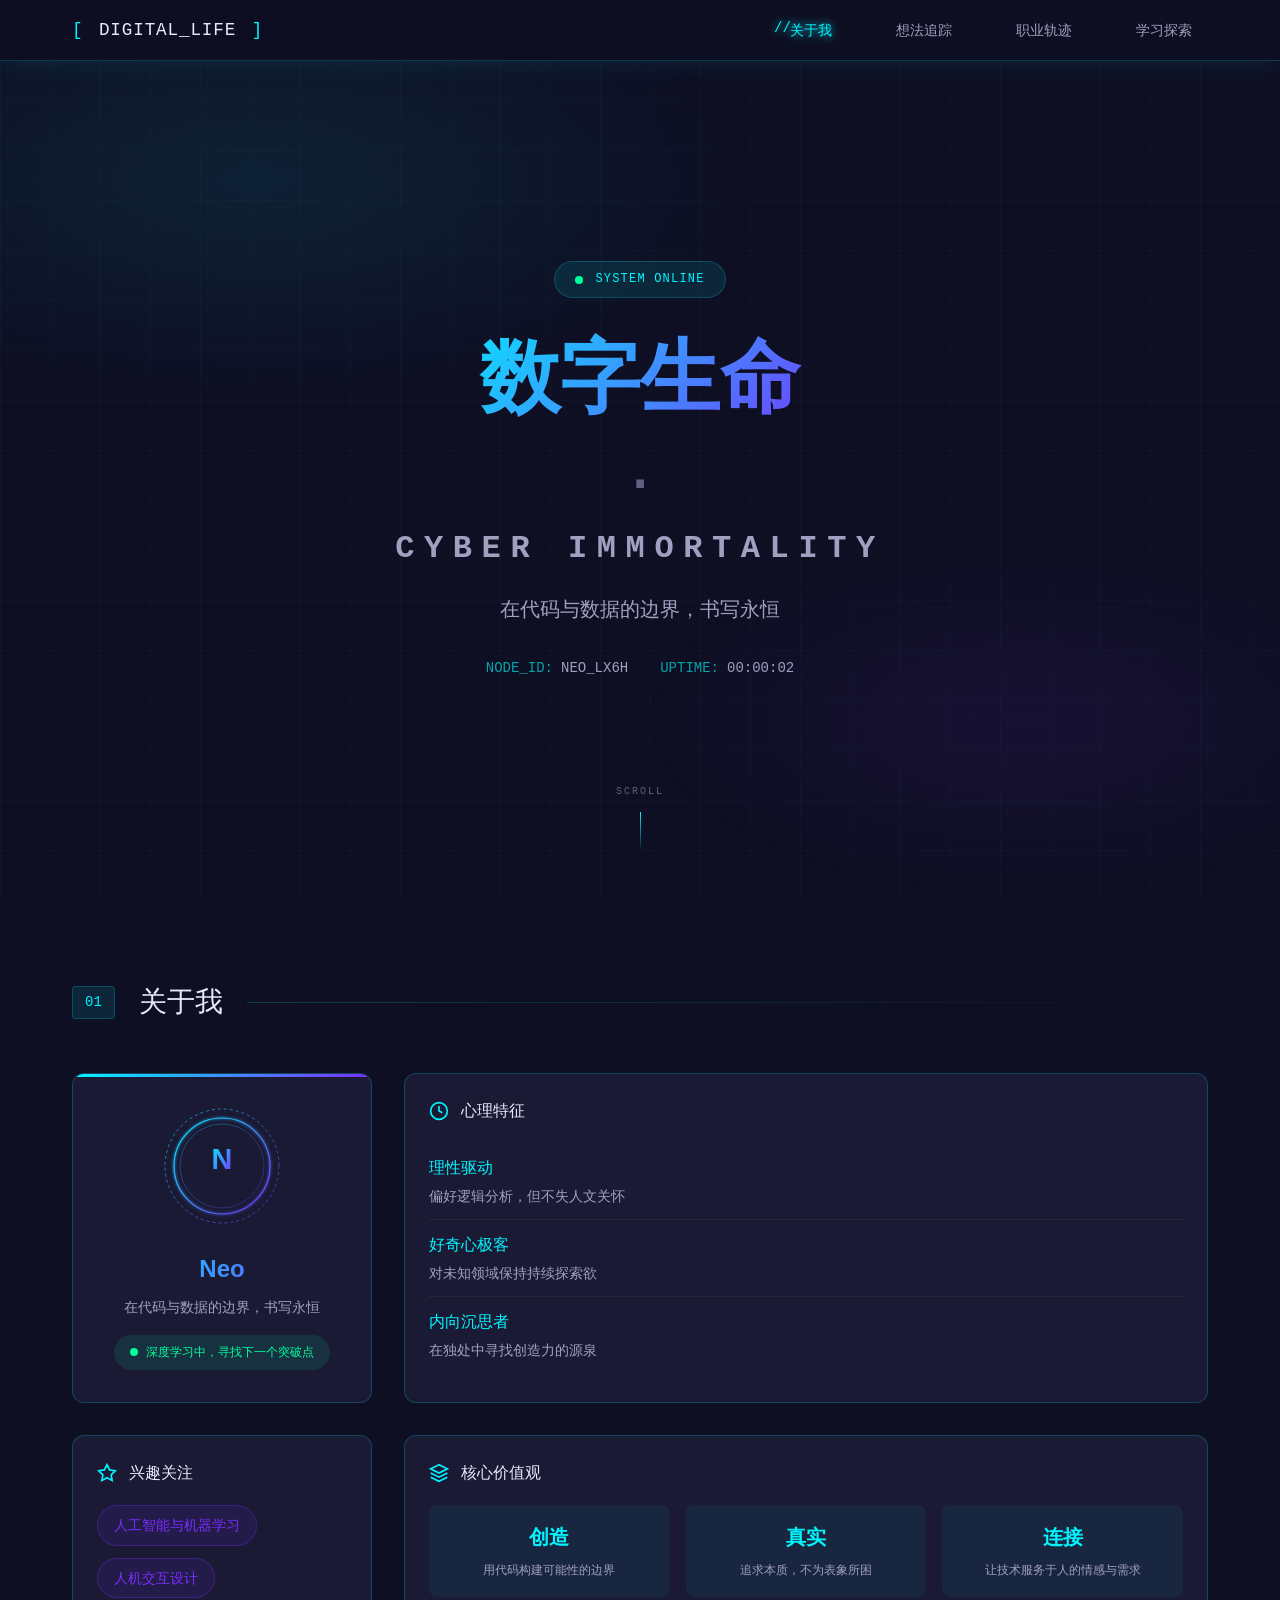
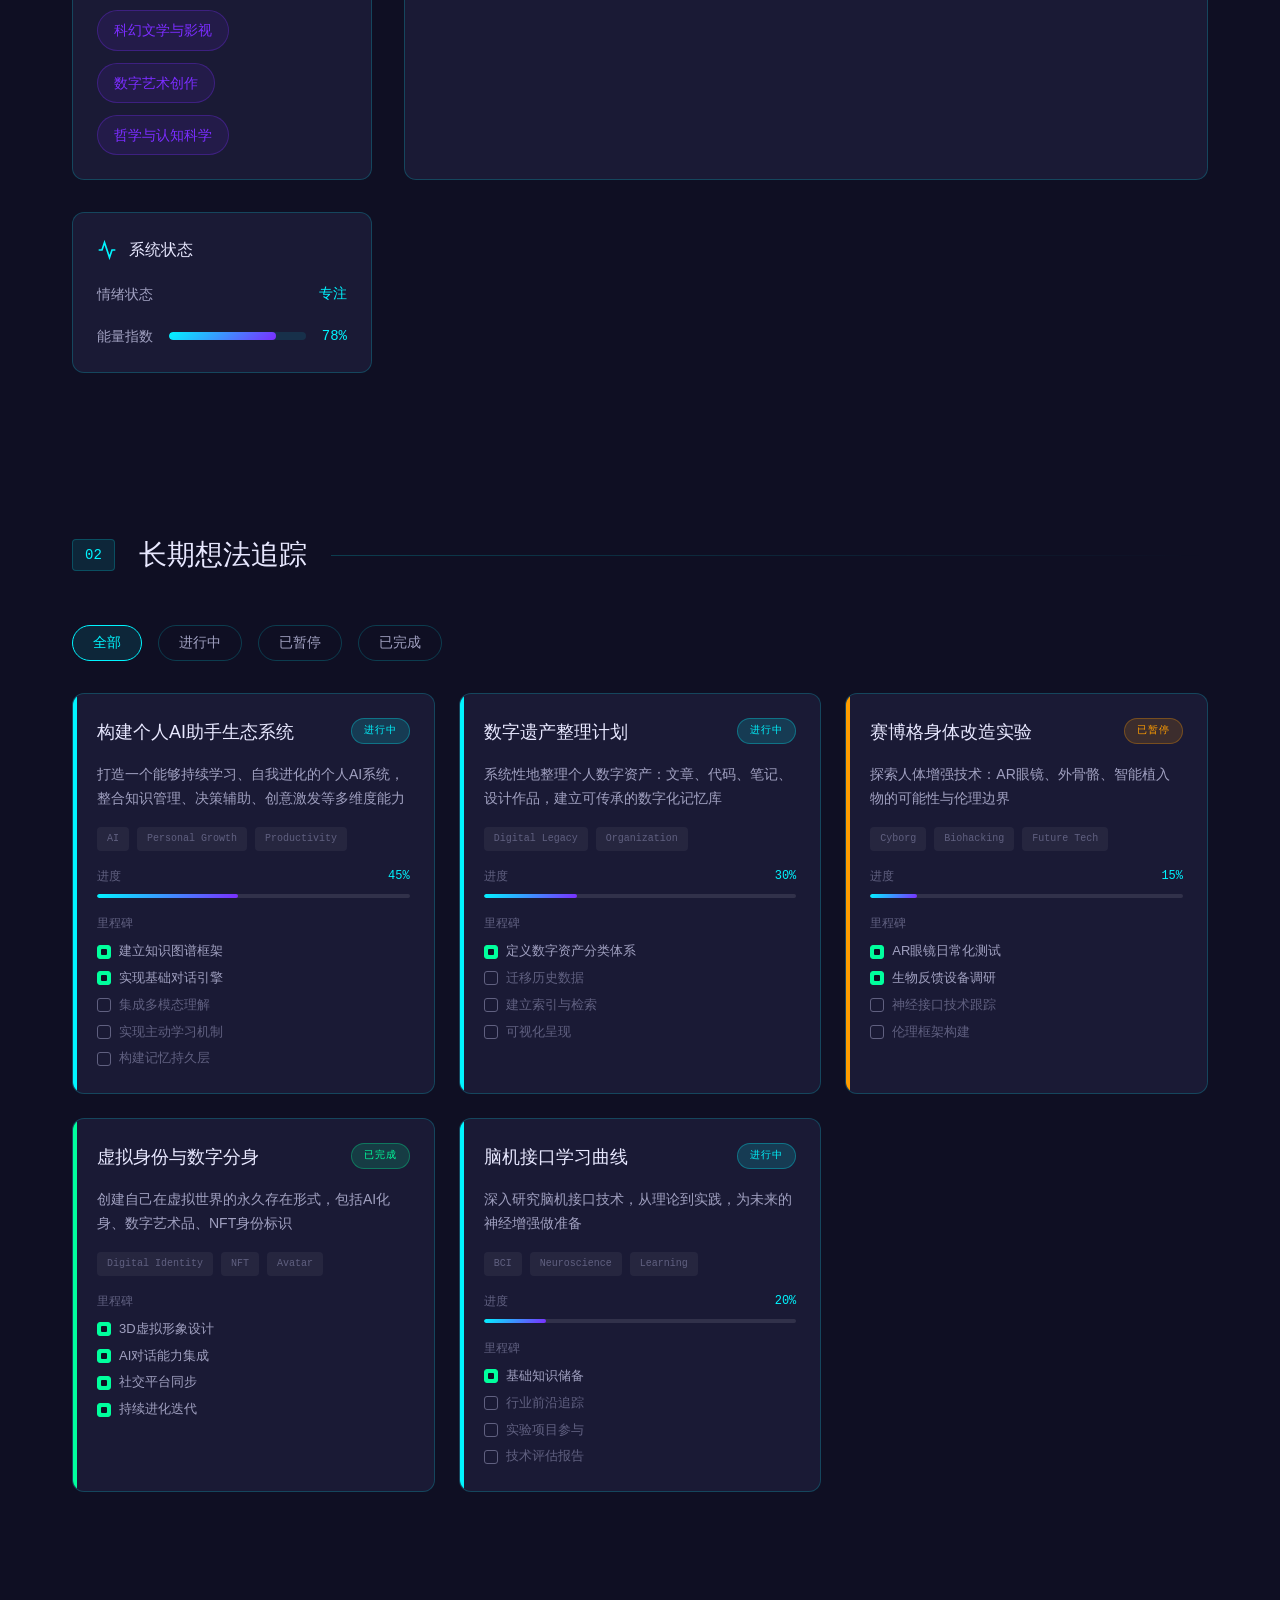
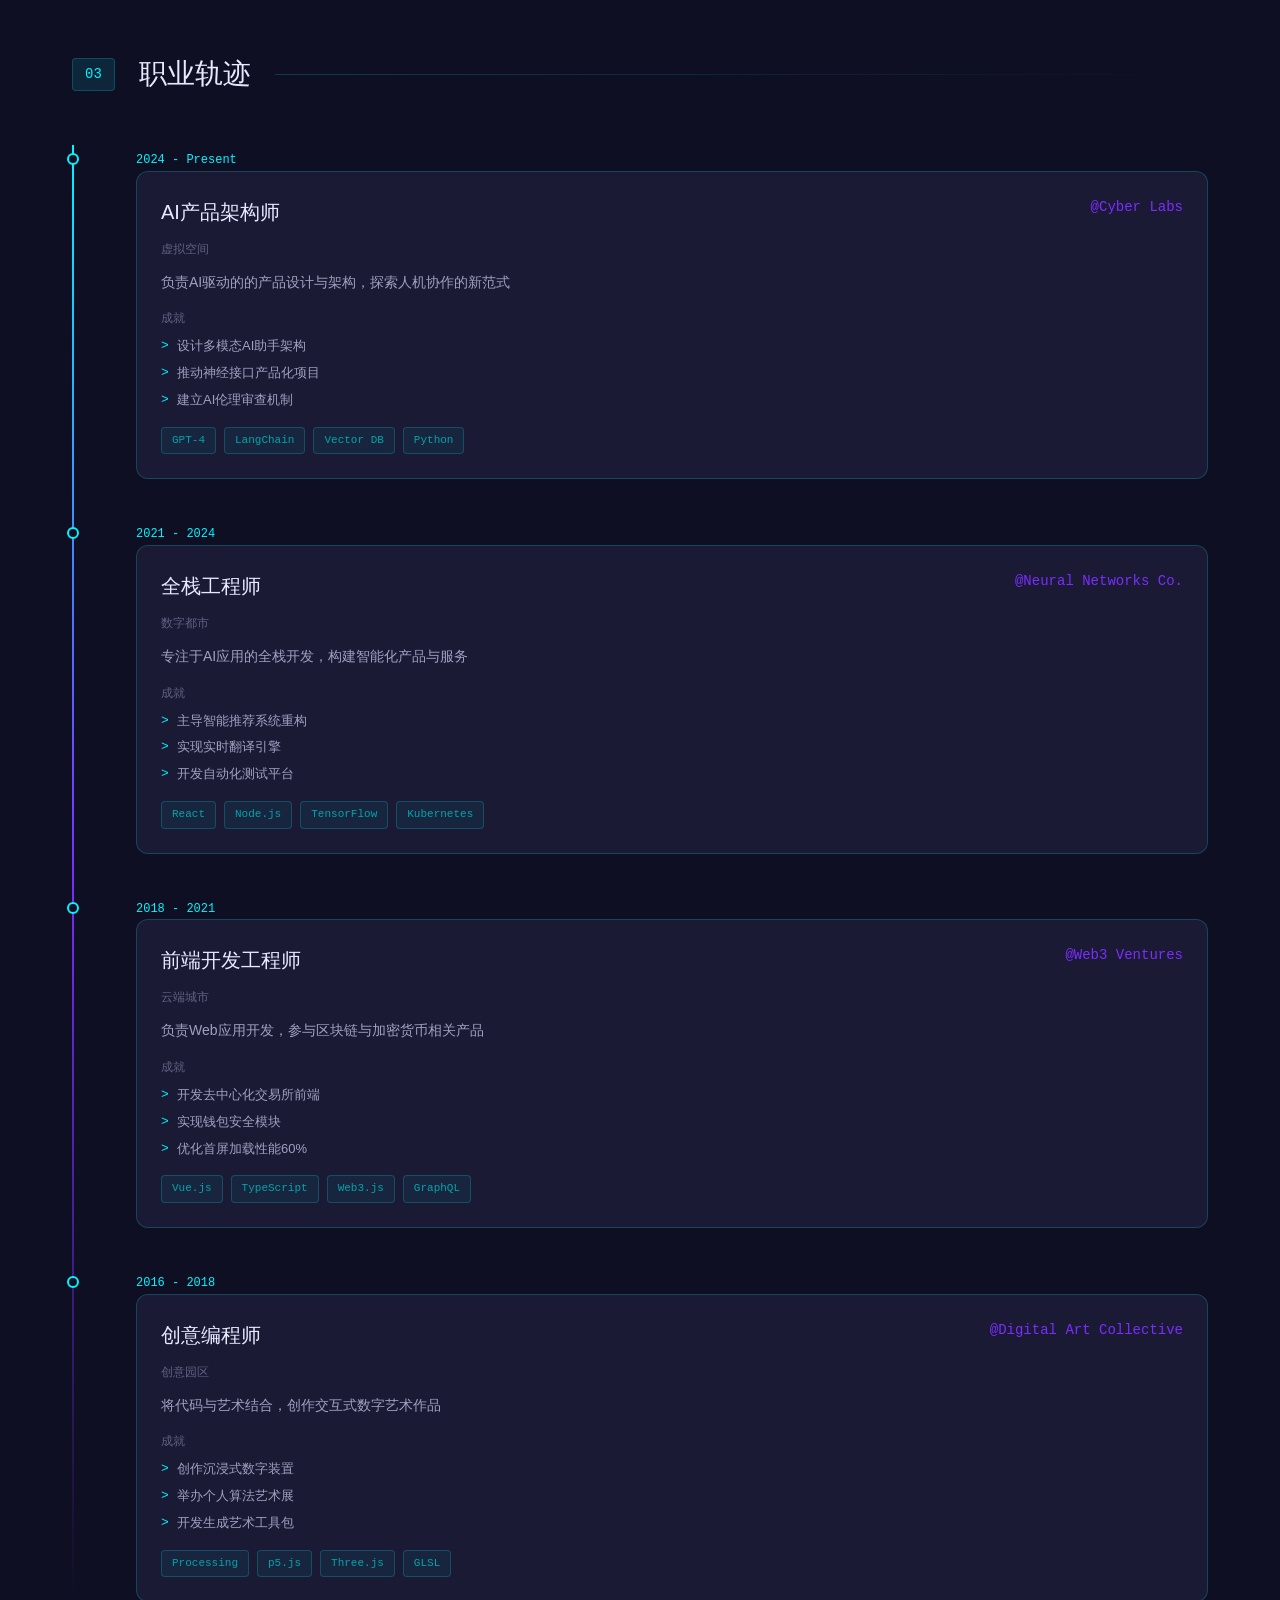
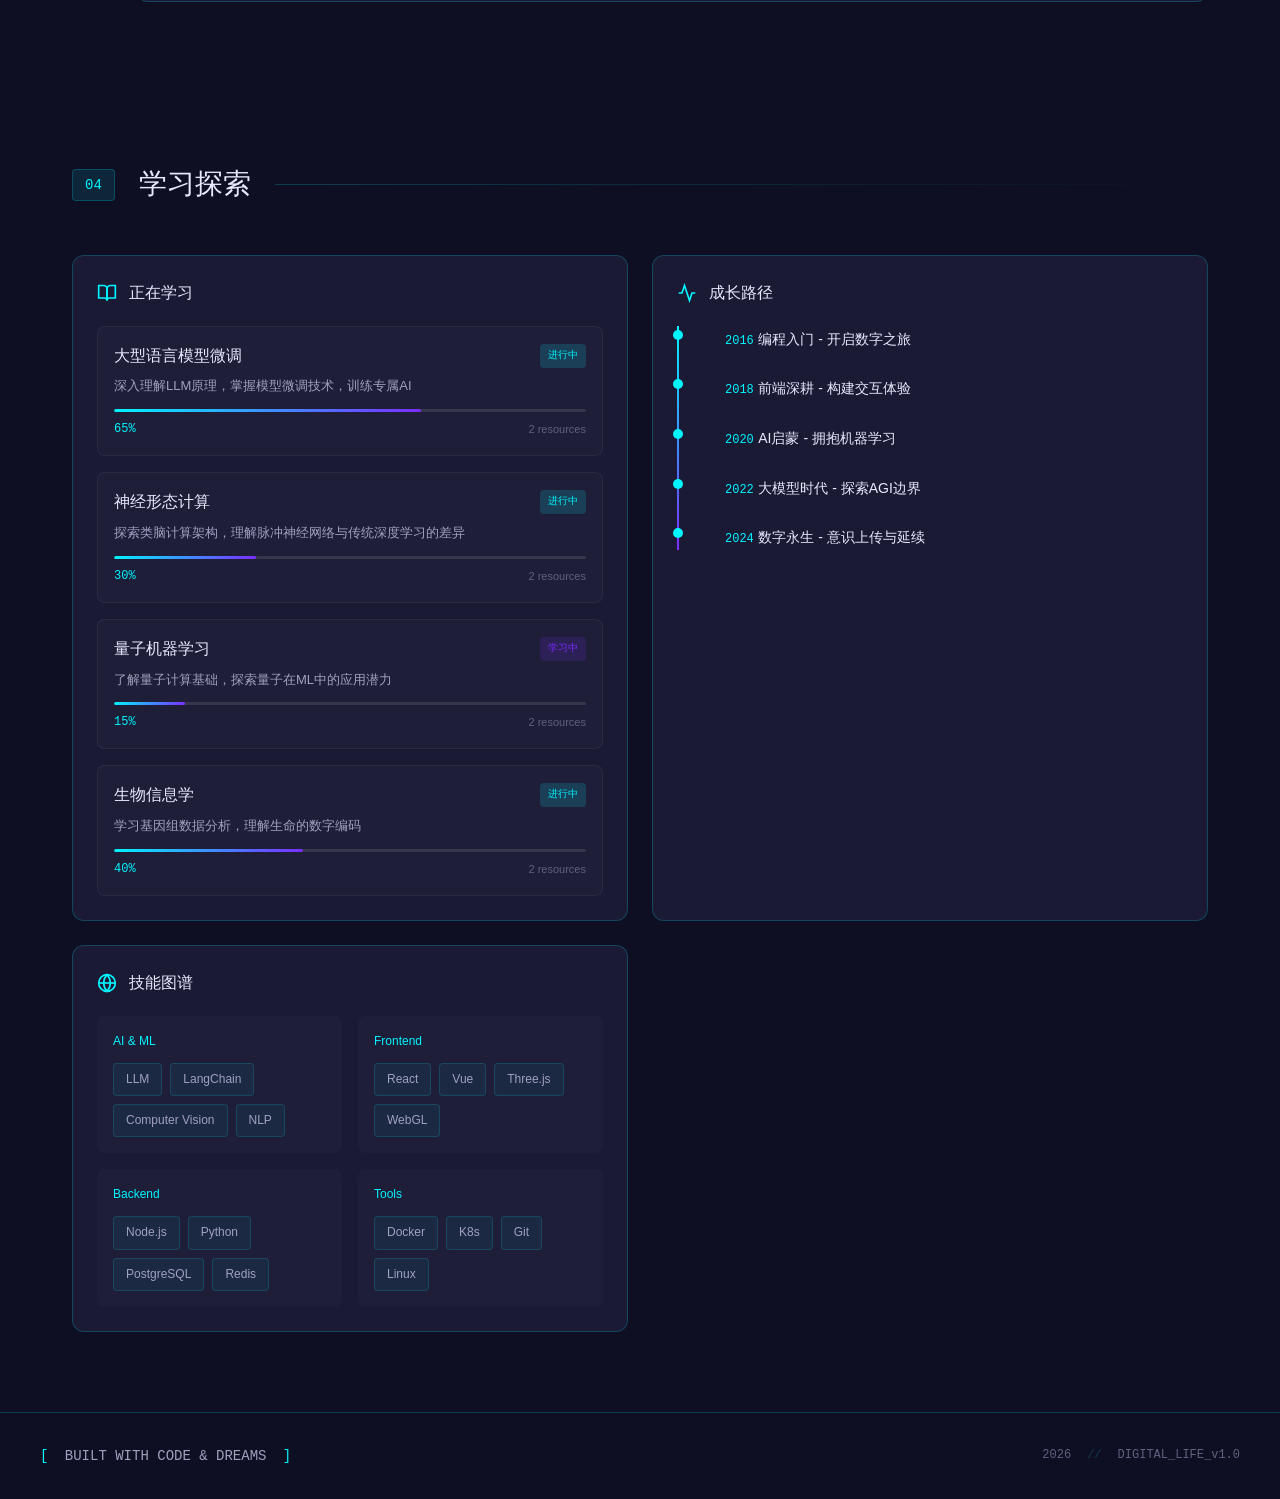
==== commit a7fa10fa: "chore: 自动同步Coze网站更新 2026-04-29 02:57:03" ====
--- a/index.html
+++ b/index.html
@@ -1,4 +1,60 @@
-<!DOCTYPE html><html lang="zh-CN"><head><!-- WebPro SDK -->
+<!DOCTYPE html><html lang="zh-CN"><head><!-- Coze Coding Analytics -->
+<script>
+(function(){
+  function randomUUID(){
+    if(typeof crypto!=="undefined"&&typeof crypto.randomUUID==="function"){
+      return crypto.randomUUID();
+    }
+    return "10000000-1000-4000-8000-100000000000".replace(/[018]/g,function(c){
+      return(+c^(crypto.getRandomValues(new Uint8Array(1))[0]&(15>>(+c/4)))).toString(16);
+    });
+  }
+
+  function encode(obj){return btoa(JSON.stringify(obj))}
+  function decode(str){try{return JSON.parse(atob(str))}catch(e){return null}}
+
+  function getDeviceId(){
+    var storageKey="__coze_coding_device_info";
+    try{
+      var info=decode(localStorage.getItem(storageKey));
+      if(info&&typeof info.did==="string"){return info.did}
+    }catch(e){}
+    var newInfo={did:randomUUID()};
+    try{localStorage.setItem(storageKey,encode(newInfo))}catch(e){}
+    return newInfo.did;
+  }
+
+  function sendPageViewEvent(){
+    var deviceId=getDeviceId();
+    var projectId="7626965288428453922";
+    var reportURL="https://code.coze.cn/api/coding/deployment/analytics/report?project_id="+encodeURIComponent(projectId)+"&did="+encodeURIComponent(deviceId);
+    try{
+      fetch(reportURL,{
+        method:"POST",
+        headers:{"Content-Type":"application/json"},
+        body:JSON.stringify({
+          events:[{
+            type:"page_view",
+            url:window.location.href,
+            path:window.location.pathname,
+            referrer:document.referrer,
+            timestamp:Date.now()
+          }]
+        })
+      }).catch(function(){});
+    }catch(e){}
+  }
+
+  if(document.readyState==="complete"){
+    sendPageViewEvent();
+  }else{
+    document.addEventListener("readystatechange",function(){
+      if(document.readyState==="complete"){sendPageViewEvent()}
+    });
+  }
+})();
+</script>
+<!-- WebPro SDK -->
 <script>
 (function(n,e,r,t,a,o,s,i,c,l,f,m,p,u){o="precollect";s="getAttribute";i="addEventListener";c="PerformanceObserver";l=function(e){f=[].slice.call(arguments);f.push(Date.now(),location.href);(e==o?l.p.a:l.q).push(f)};l.q=[];l.p={a:[]};n[a]=l;m=document.createElement("script");m.src=r+"?aid="+t+"&globalName="+a;m.crossOrigin="anonymous";e.getElementsByTagName("head")[0].appendChild(m);if(i in n){l.pcErr=function(e){e=e||n.event;p=e.target||e.srcElement;if(p instanceof Element||p instanceof HTMLElement){n[a](o,"st",{tagName:p.tagName,url:p[s]("href")||p[s]("src")})}else{n[a](o,"err",e.error||e.message)}};l.pcRej=function(e){e=e||n.event;n[a](o,"reject",e.reason||e.detail&&e.detail.reason)};n[i]("error",l.pcErr,true);n[i]("unhandledrejection",l.pcRej,true)}if("PerformanceLongTaskTiming"in n){u=l.pp={entries:[]};u.observer=new PerformanceObserver(function(e){u.entries=u.entries.concat(e.getEntries())});u.observer.observe({entryTypes:["longtask"]})}})(window,document,"https://apm.volccdn.com/mars-web/apmplus/web/browser.cn.js",1001891,"apmPlus");
 </script>
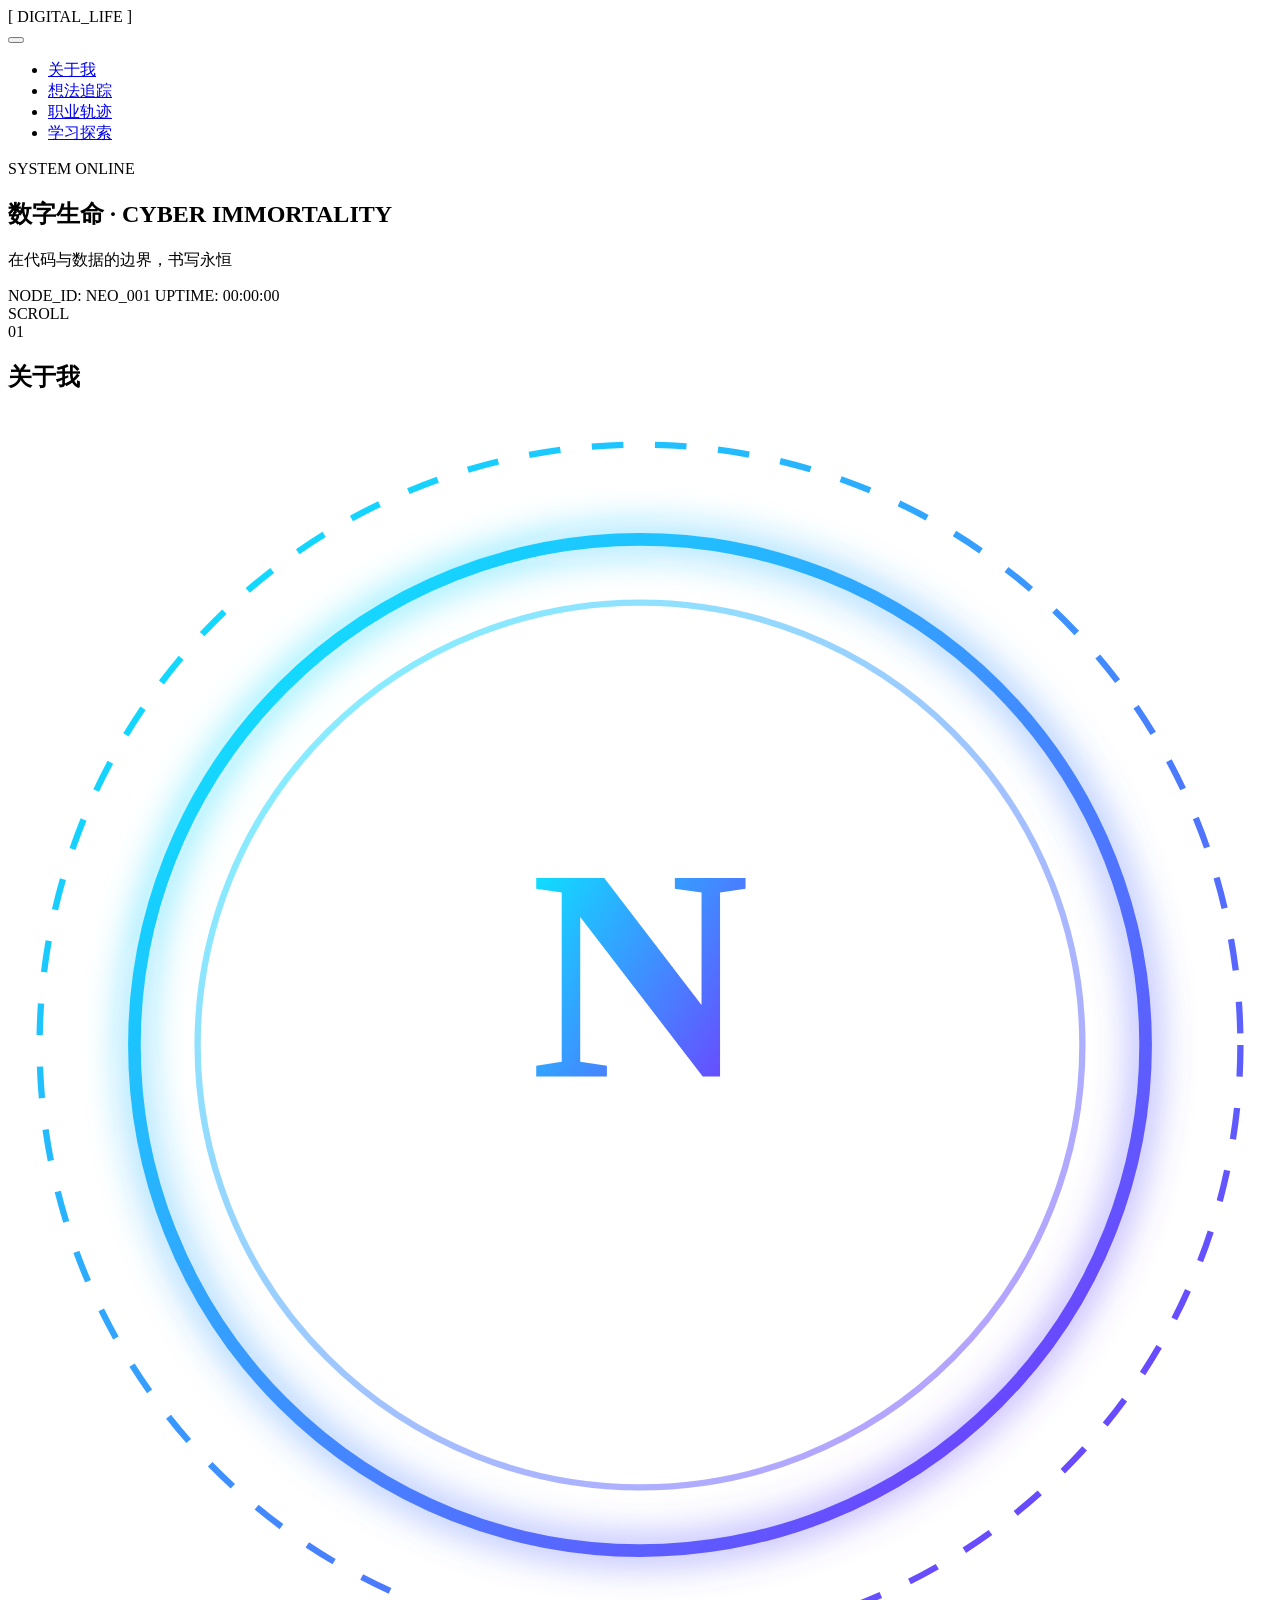
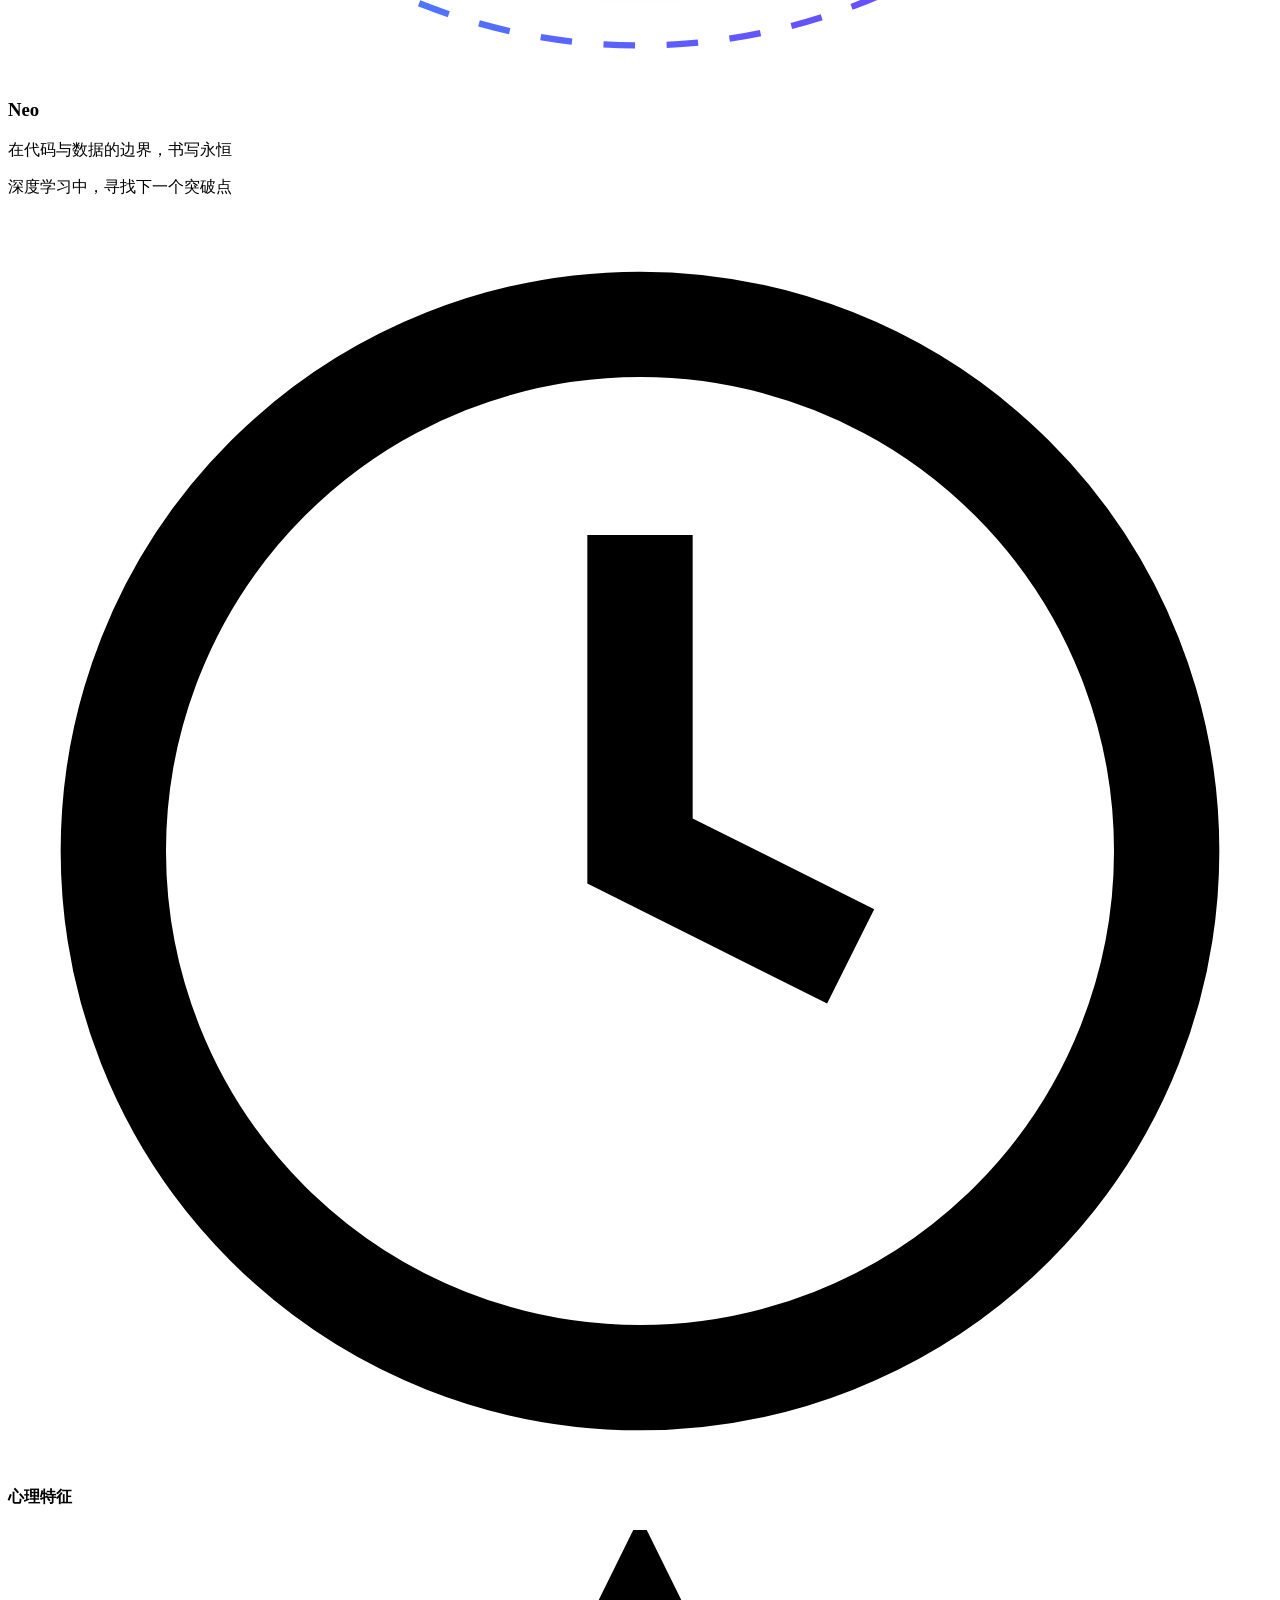
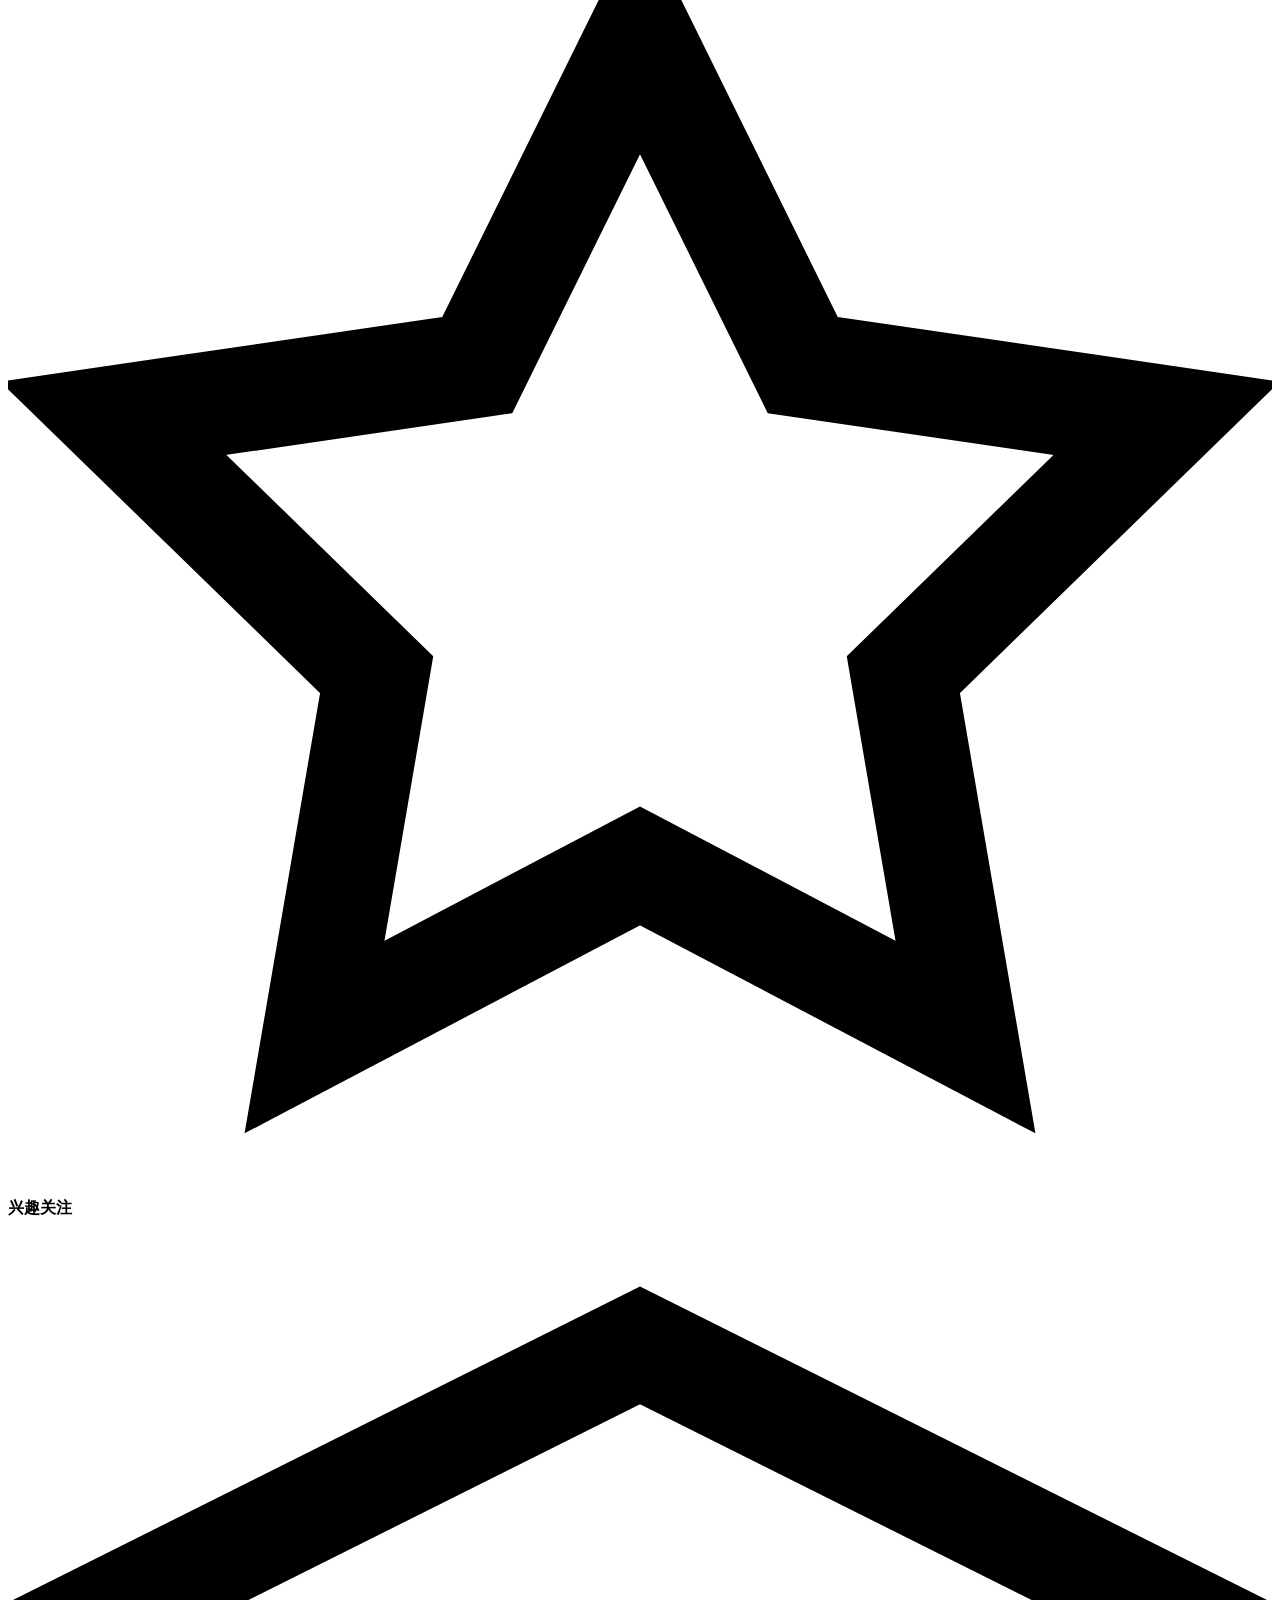
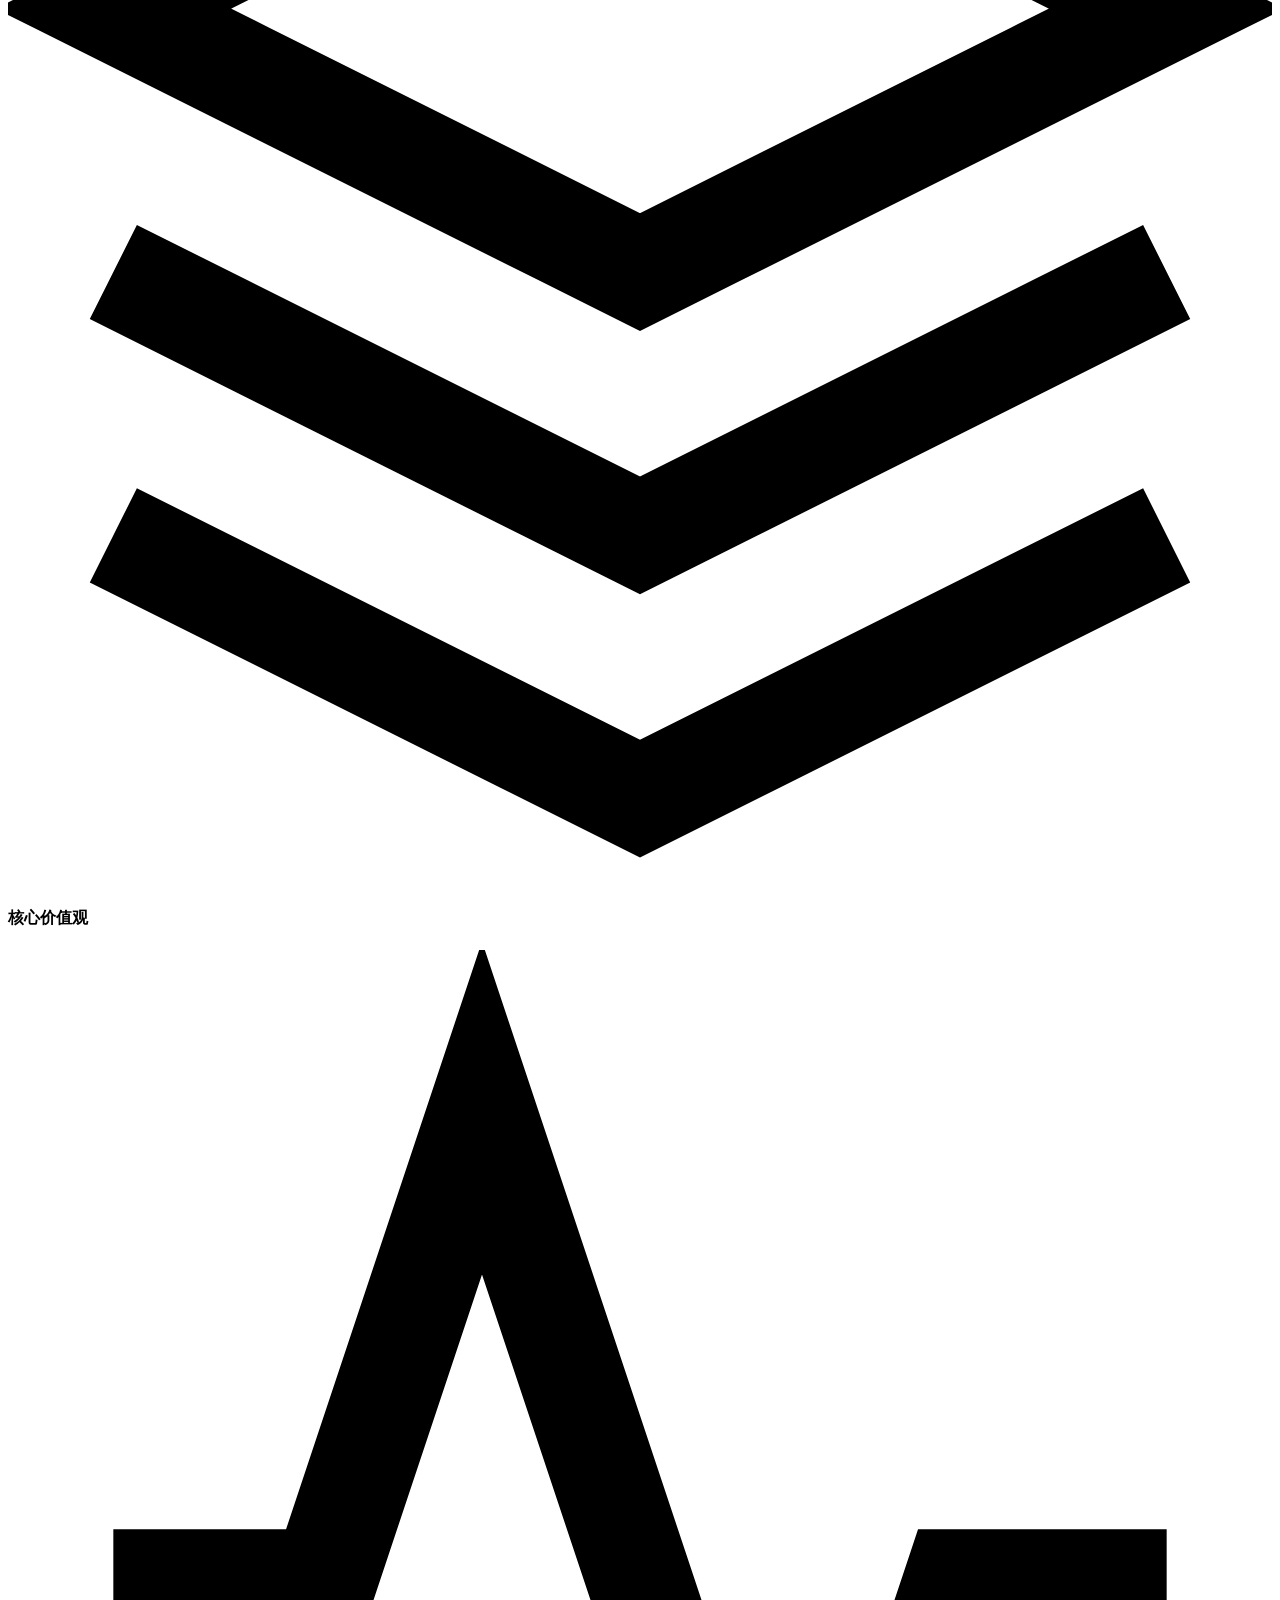
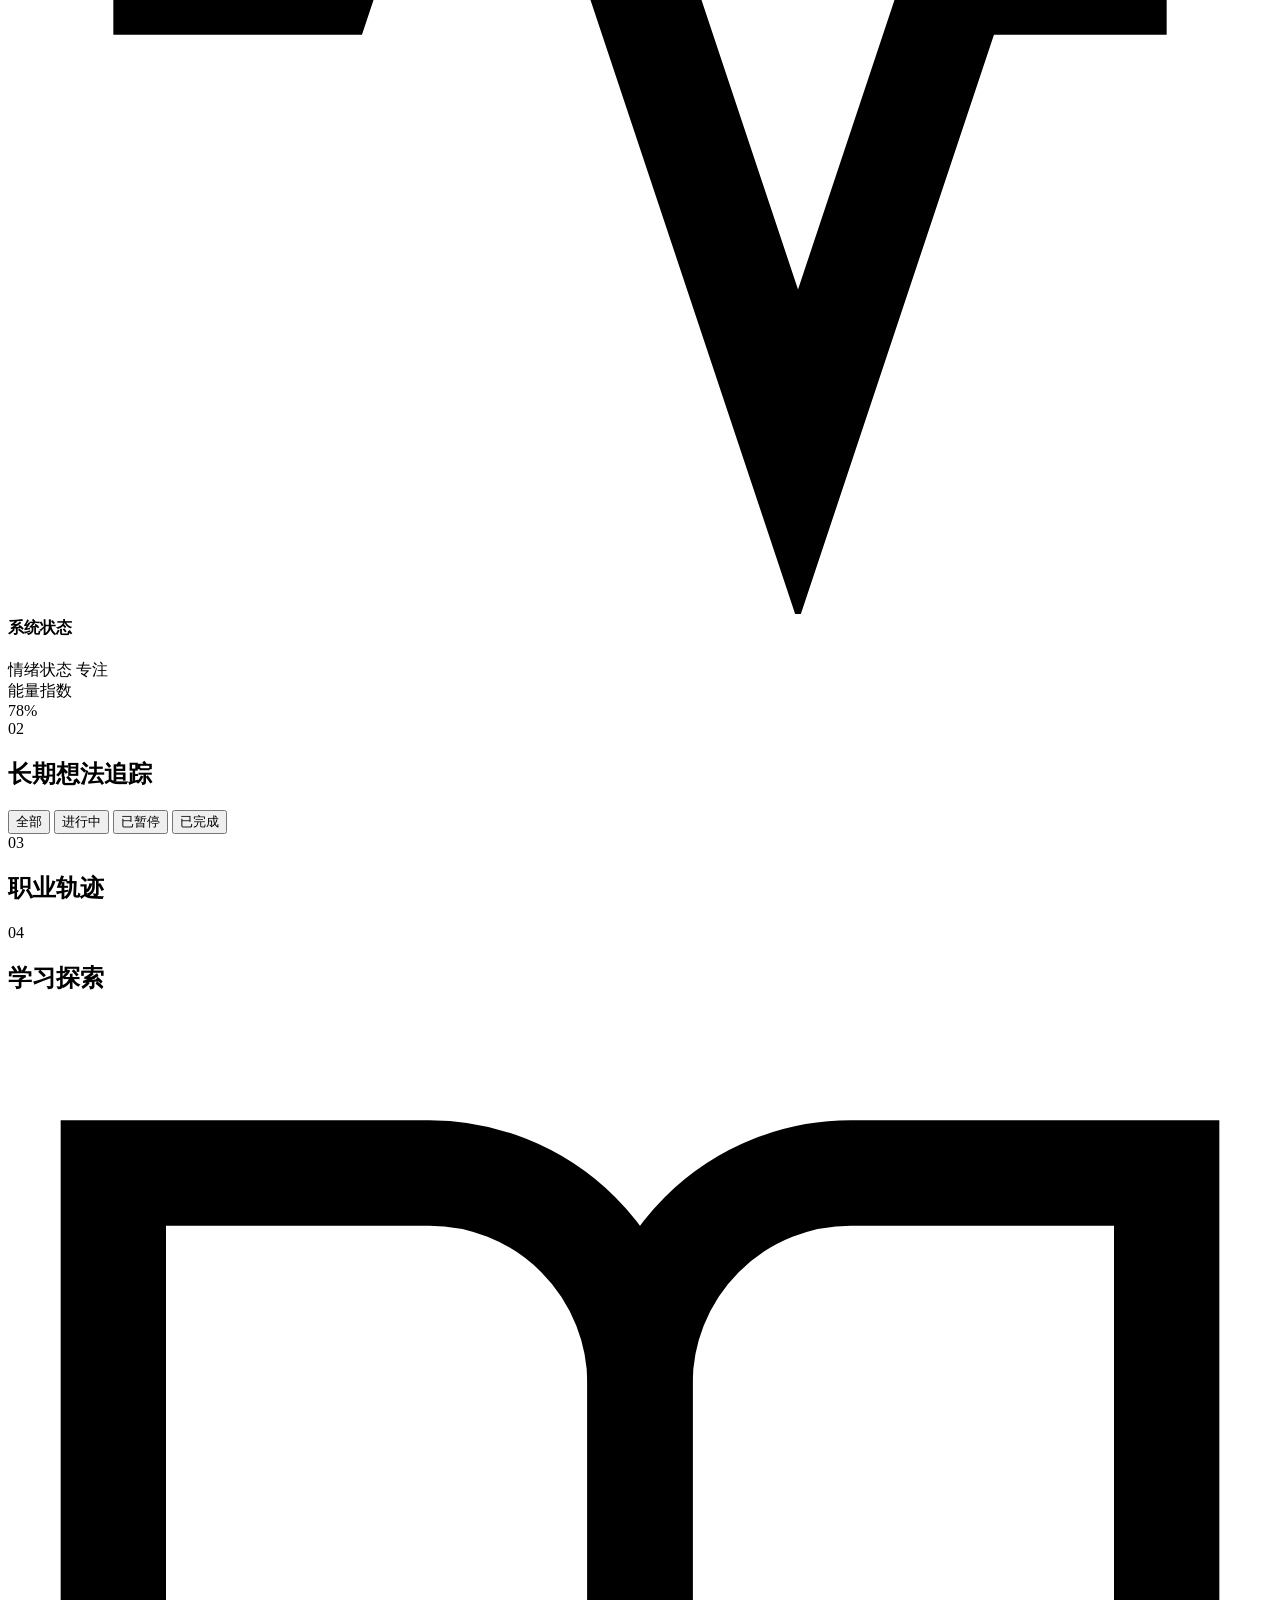
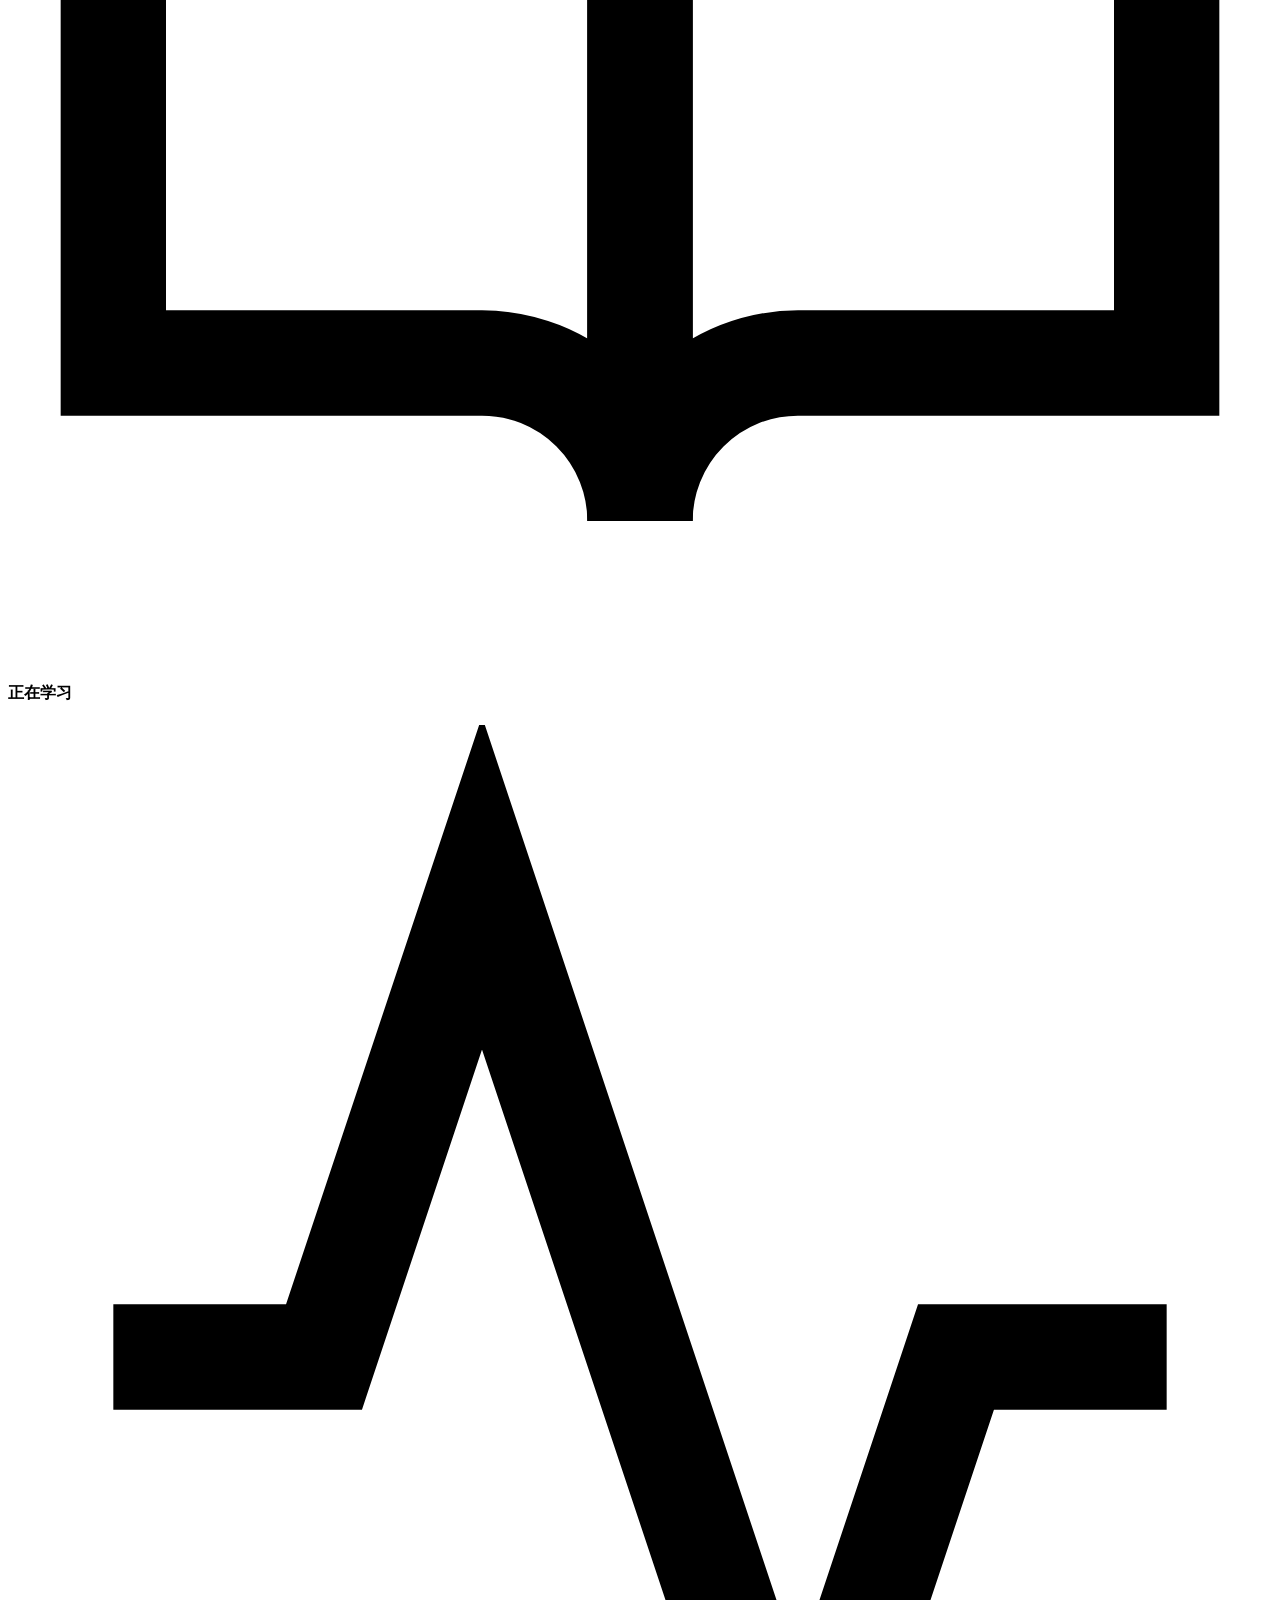
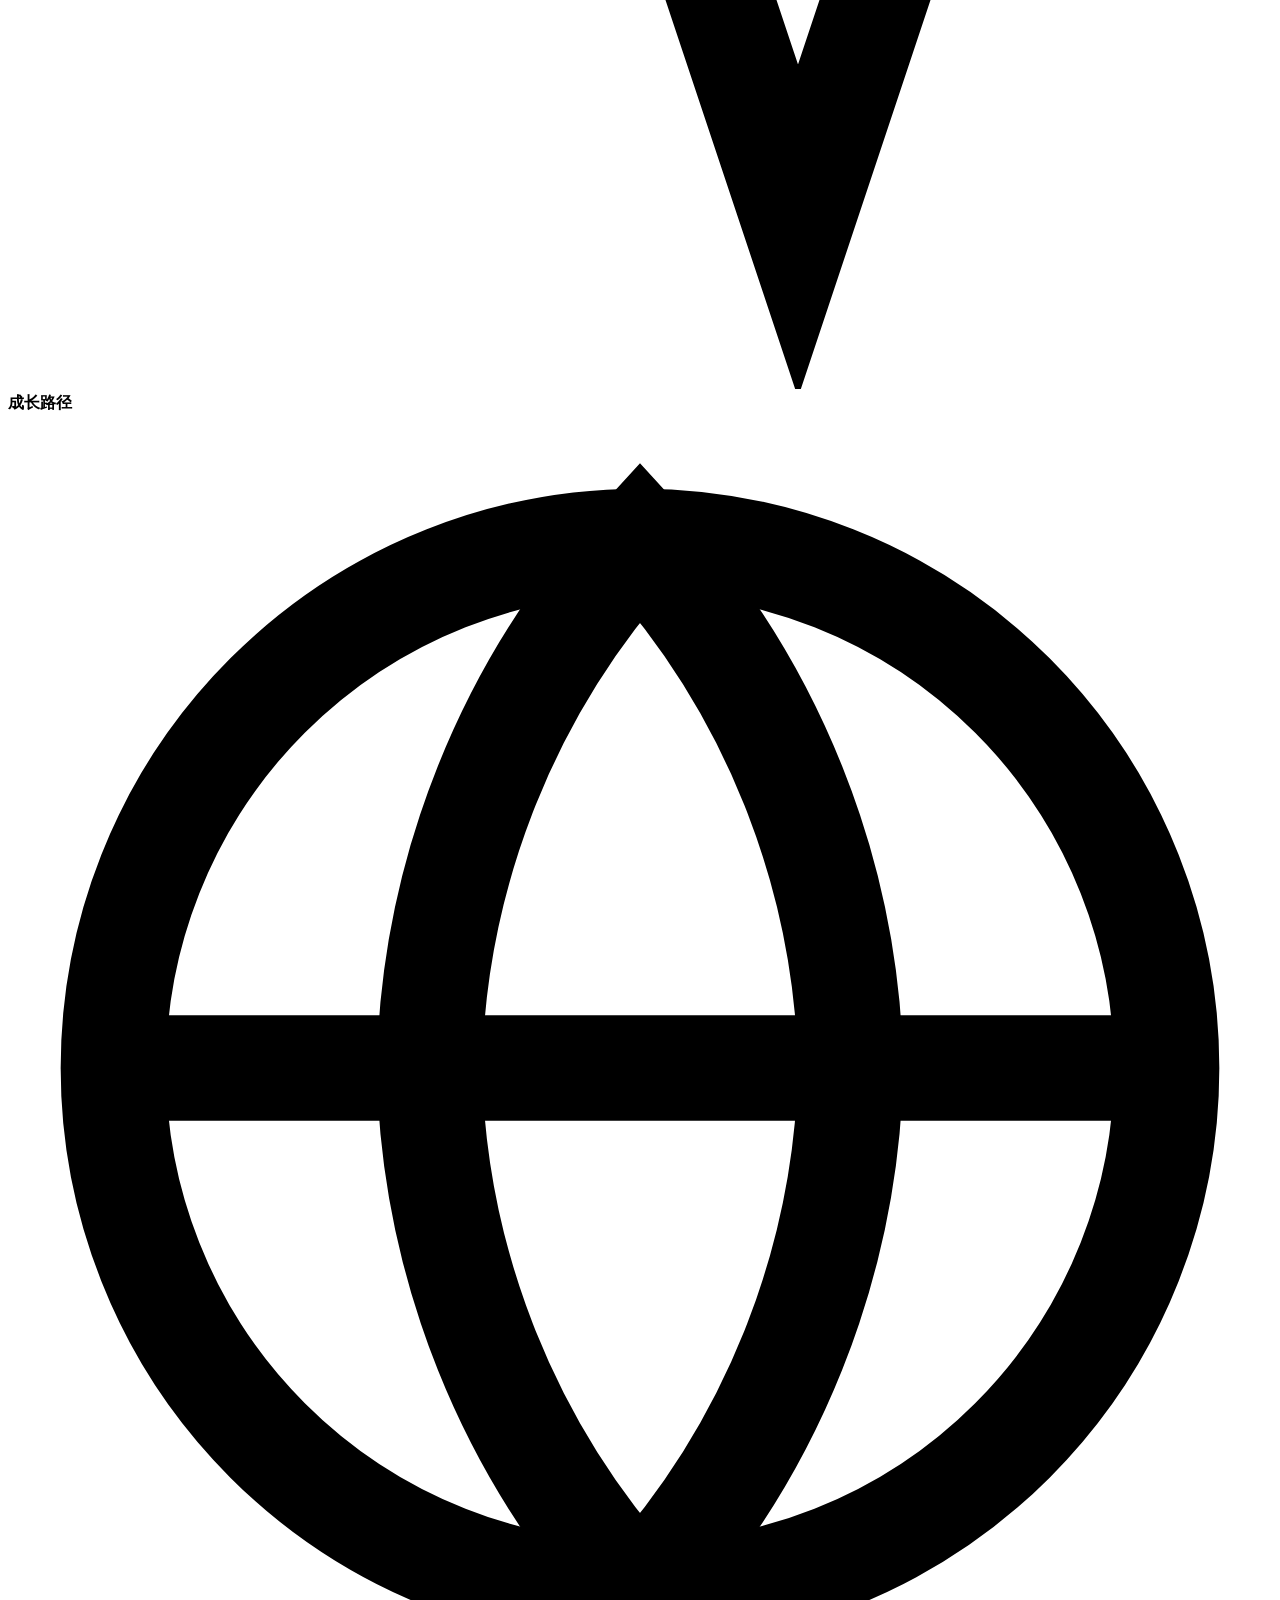
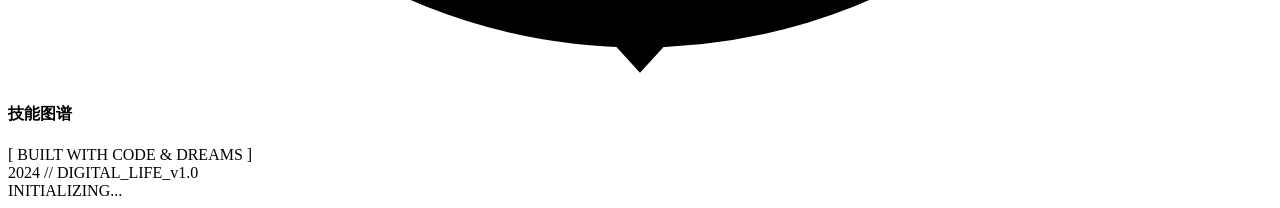
==== commit ffba5e0d: "chore: 自动同步Coze网站更新 2026-05-06 02:57:02" ====
--- a/index.html
+++ b/index.html
@@ -73,7 +73,7 @@
   <link rel="preconnect" href="https://fonts.googleapis.cn"/>
   <link rel="preconnect" href="https://fonts.gstatic.cn" crossorigin=""/>
   <link href="https://fonts.googleapis.cn/css2?family=Noto+Sans+SC:wght@300;400;500;700&amp;family=JetBrains+Mono:wght@400;500&amp;display=swap" rel="stylesheet"/>
-  <link rel="stylesheet" href="styles.css"/>
+  <link rel="stylesheet" href="/styles/main.css"/>
 </head>
 <body>
   <!-- 背景效果 -->
@@ -346,7 +346,7 @@
     </div>
   </div>
 
-  <script src="main.js"></script>
+  <script src="/scripts/main.js"></script>
 
 
 </body></html>
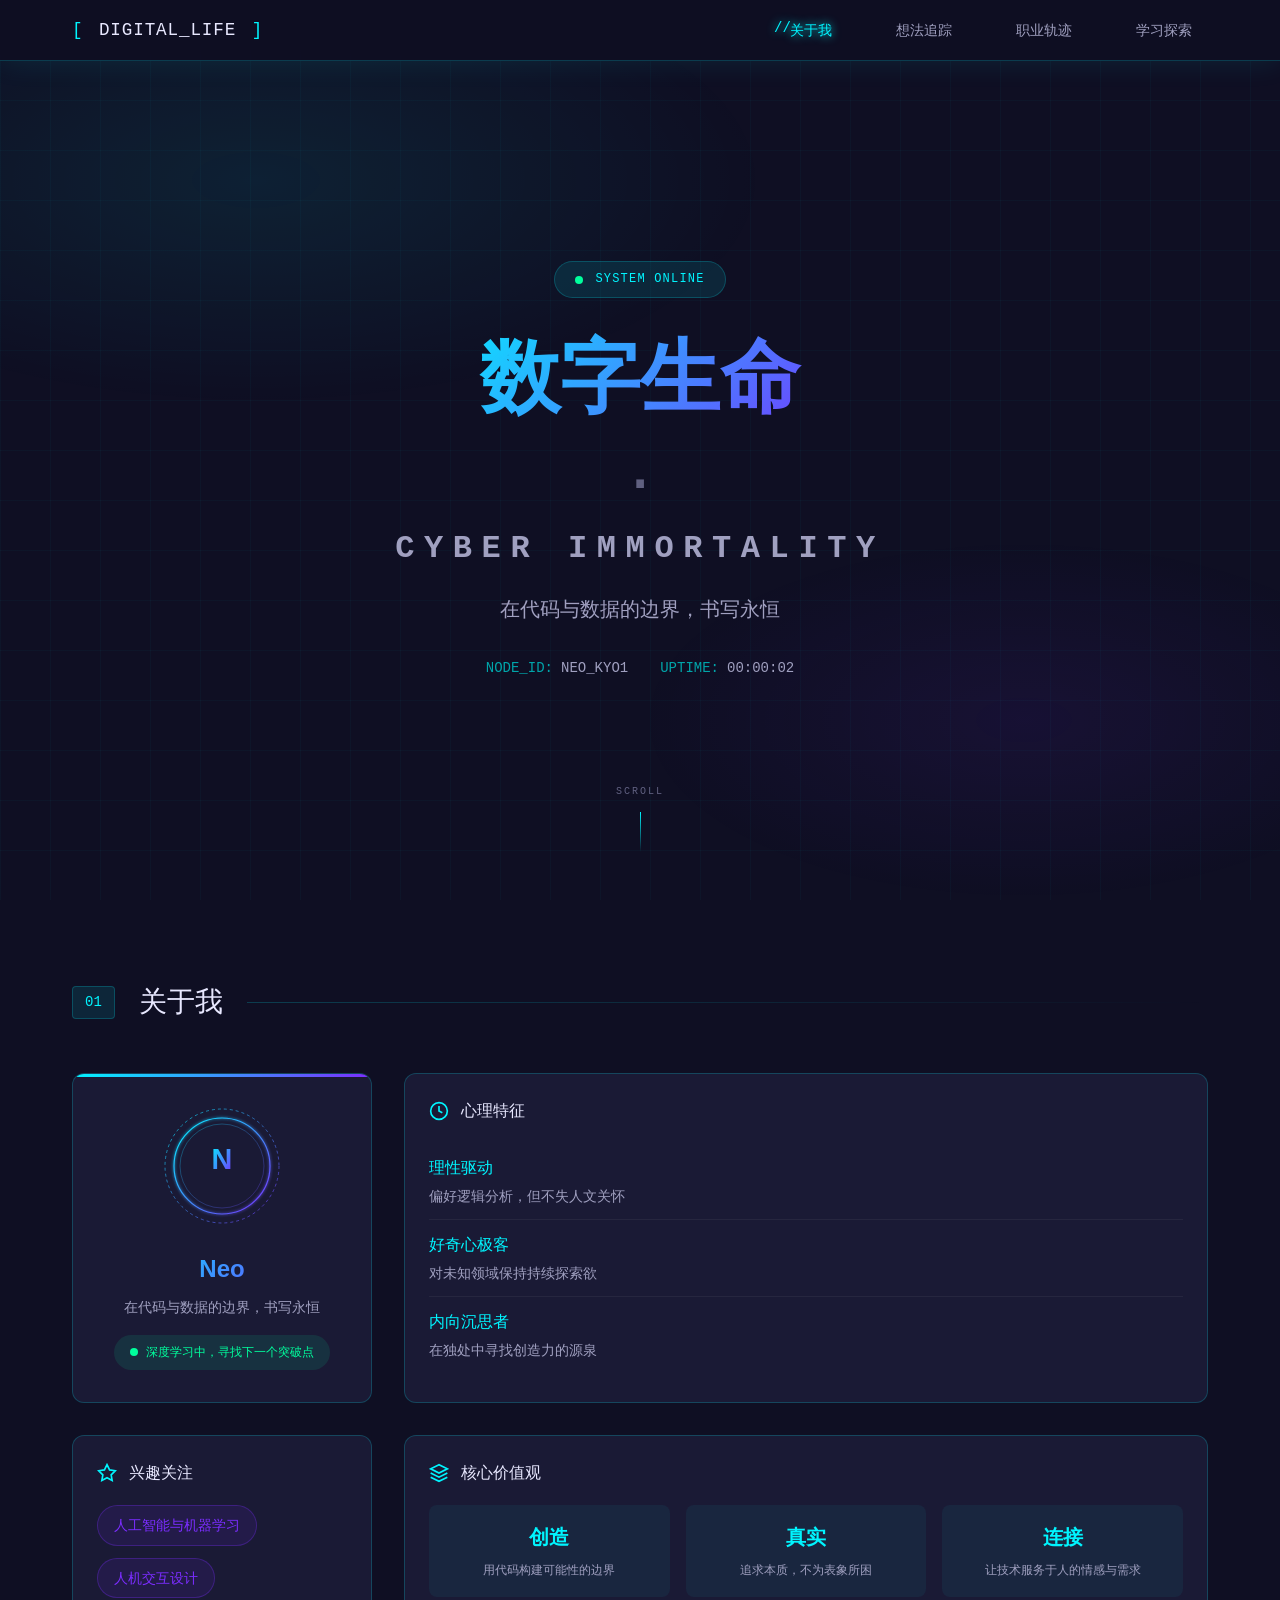
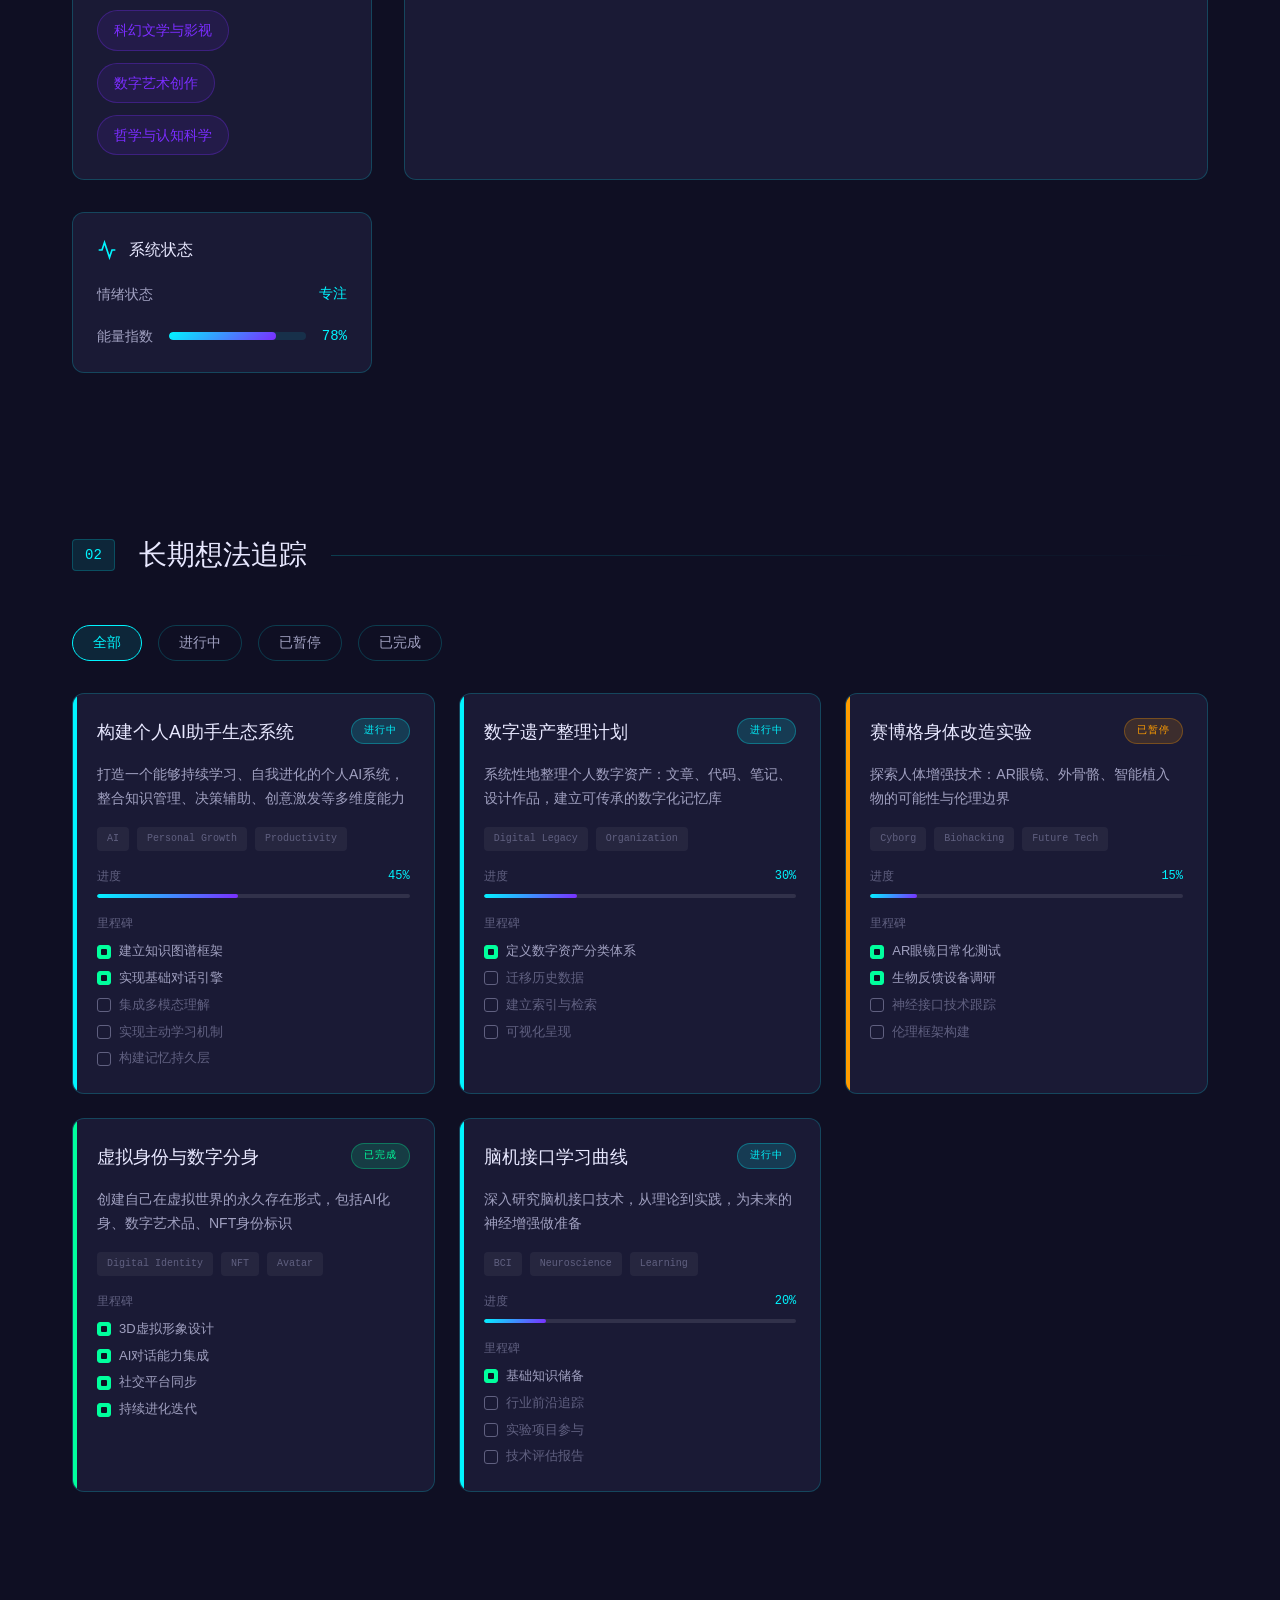
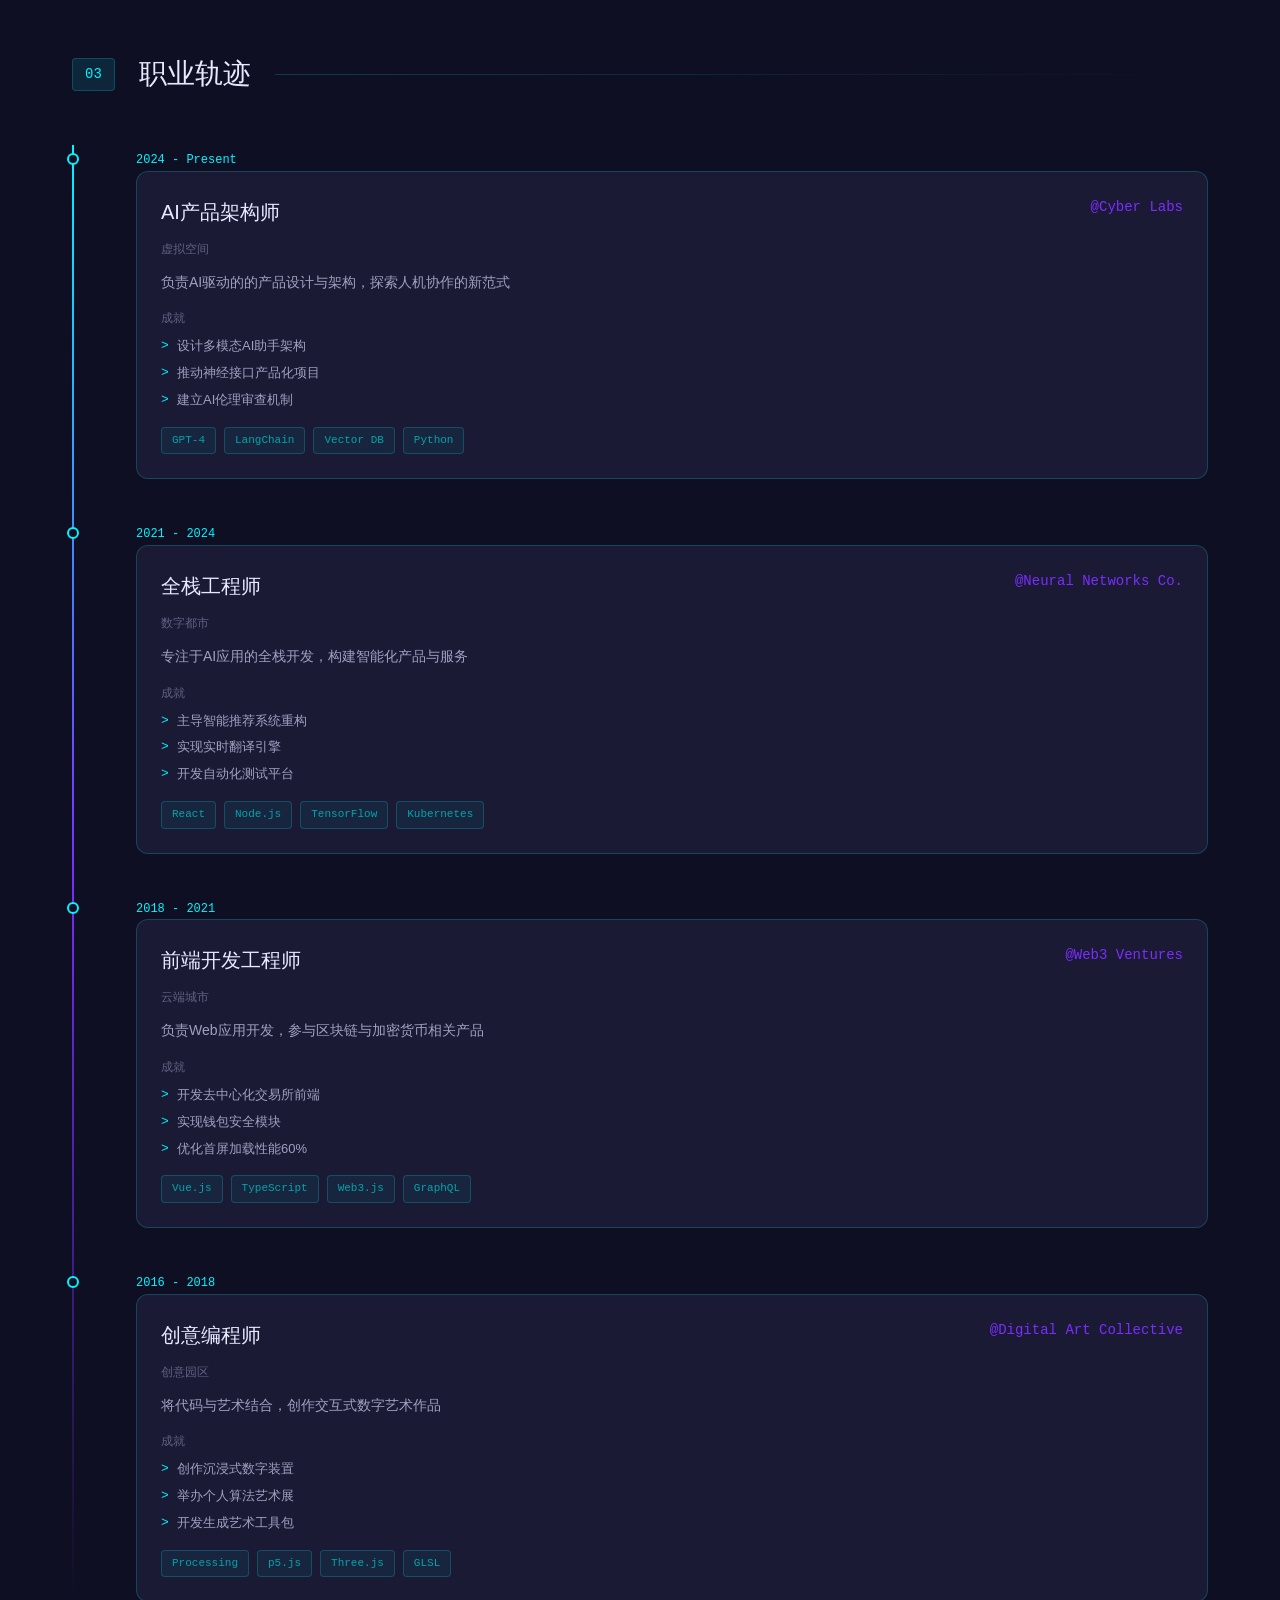
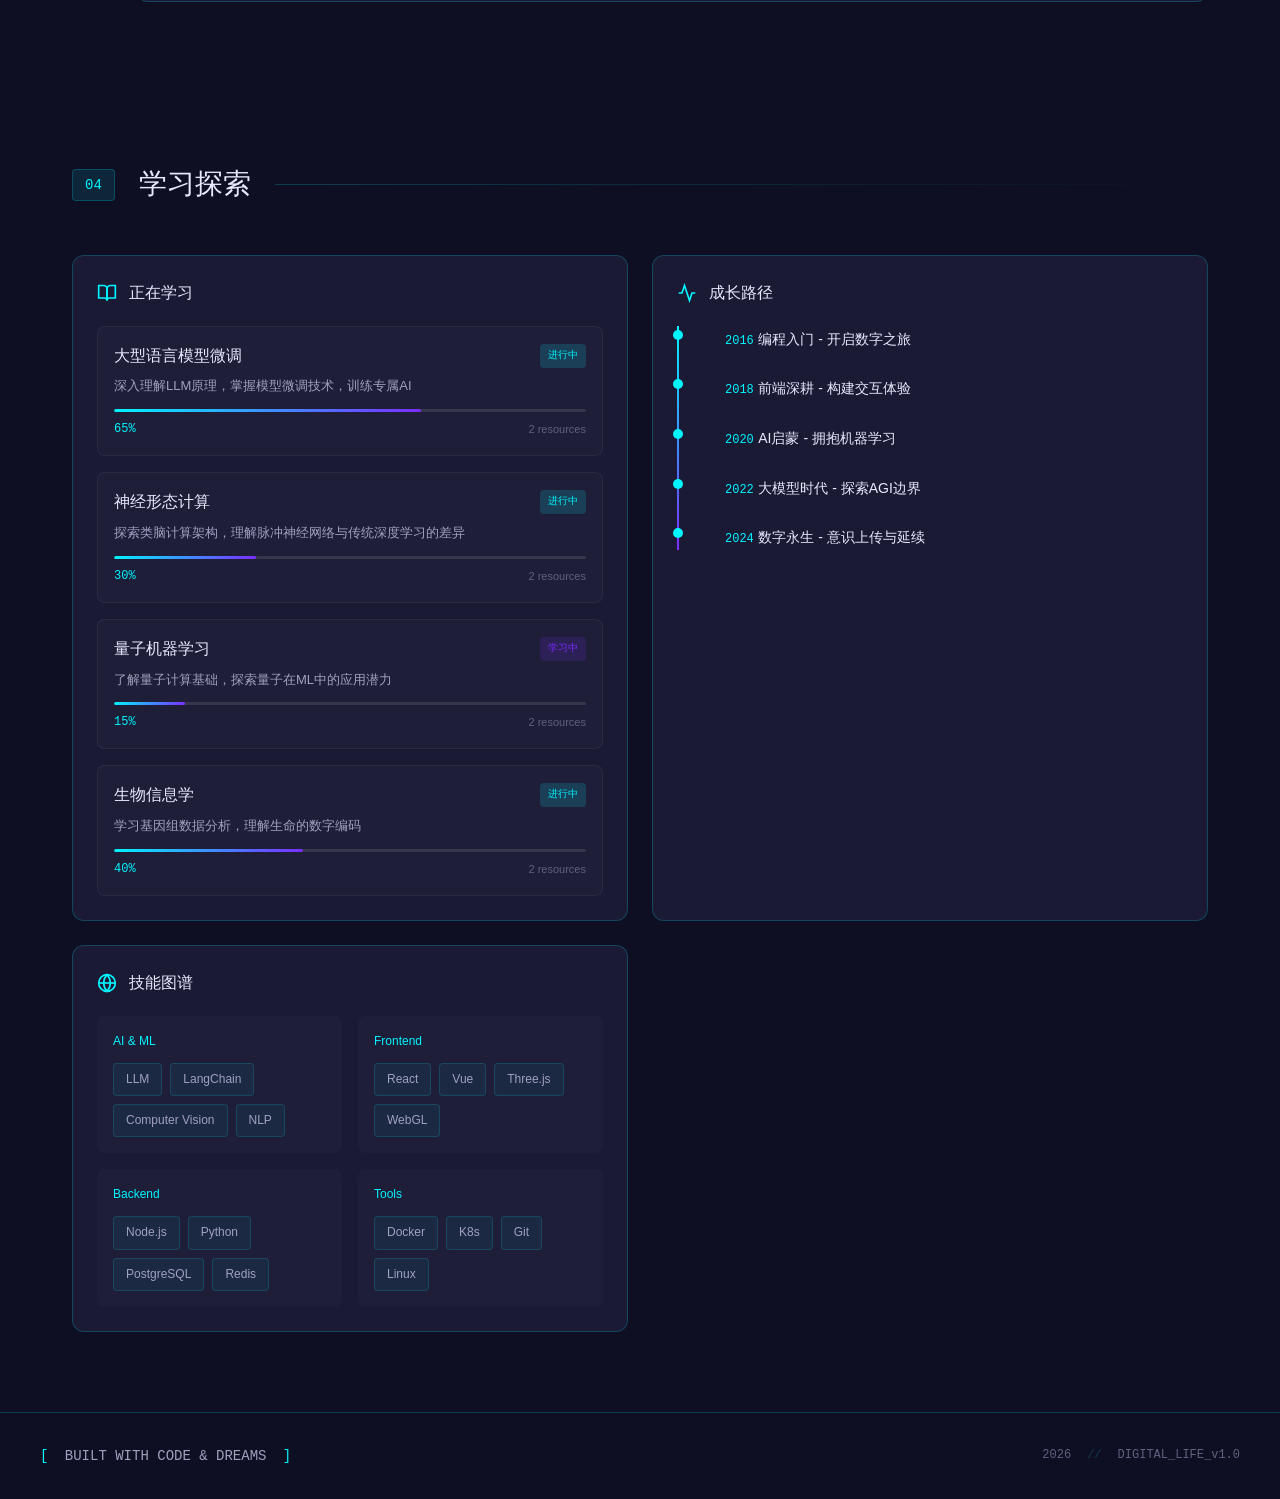
==== commit 11bc5a78: "chore: 自动同步Coze网站更新 2026-05-06 03:01:18" ====
--- a/index.html
+++ b/index.html
@@ -73,7 +73,7 @@
   <link rel="preconnect" href="https://fonts.googleapis.cn"/>
   <link rel="preconnect" href="https://fonts.gstatic.cn" crossorigin=""/>
   <link href="https://fonts.googleapis.cn/css2?family=Noto+Sans+SC:wght@300;400;500;700&amp;family=JetBrains+Mono:wght@400;500&amp;display=swap" rel="stylesheet"/>
-  <link rel="stylesheet" href="/styles/main.css"/>
+  <link rel="stylesheet" href="styles.css"/>
 </head>
 <body>
   <!-- 背景效果 -->
@@ -346,7 +346,7 @@
     </div>
   </div>
 
-  <script src="/scripts/main.js"></script>
+  <script src="main.js"></script>
 
 
 </body></html>
--- a/styles.css
+++ b/styles.css
@@ -0,0 +1,1424 @@
+/* ==================== 基础变量 ==================== */
+:root {
+  /* 颜色系统 */
+  --bg-primary: #0f0f23;
+  --bg-secondary: #141428;
+  --bg-card: #1a1a35;
+  --bg-card-hover: #222244;
+  
+  /* 赛博朋克主题色 */
+  --cyan: #00f5ff;
+  --cyan-dim: #00a5aa;
+  --purple: #7b2dff;
+  --purple-dim: #5a21cc;
+  --pink: #ff2d95;
+  --green: #00ff9d;
+  --orange: #ff9d00;
+  
+  /* 渐变色 */
+  --gradient-cyber: linear-gradient(135deg, var(--cyan) 0%, var(--purple) 100%);
+  --gradient-glow: linear-gradient(135deg, rgba(0,245,255,0.1) 0%, rgba(123,45,255,0.1) 100%);
+  
+  /* 文字颜色 */
+  --text-primary: #e8e8ff;
+  --text-secondary: #a0a0c0;
+  --text-dim: #606080;
+  
+  /* 边框 */
+  --border-color: rgba(0,245,255,0.2);
+  --border-hover: rgba(0,245,255,0.4);
+  
+  /* 阴影 */
+  --shadow-glow: 0 0 20px rgba(0,245,255,0.3);
+  --shadow-card: 0 4px 30px rgba(0,0,0,0.5);
+  
+  /* 字体 */
+  --font-sans: 'Noto Sans SC', -apple-system, BlinkMacSystemFont, sans-serif;
+  --font-mono: 'JetBrains Mono', 'Fira Code', monospace;
+  
+  /* 动画 */
+  --transition-fast: 0.2s ease;
+  --transition-normal: 0.3s ease;
+  --transition-slow: 0.5s ease;
+  
+  /* 布局 */
+  --container-max: 1200px;
+  --section-padding: 80px 0;
+}
+
+/* ==================== 重置与基础 ==================== */
+*, *::before, *::after {
+  margin: 0;
+  padding: 0;
+  box-sizing: border-box;
+}
+
+html {
+  scroll-behavior: smooth;
+  font-size: 16px;
+}
+
+body {
+  font-family: var(--font-sans);
+  background-color: var(--bg-primary);
+  color: var(--text-primary);
+  line-height: 1.6;
+  overflow-x: hidden;
+  -webkit-font-smoothing: antialiased;
+  -moz-osx-font-smoothing: grayscale;
+}
+
+a {
+  color: inherit;
+  text-decoration: none;
+}
+
+ul {
+  list-style: none;
+}
+
+button {
+  font-family: inherit;
+  cursor: pointer;
+  border: none;
+  background: none;
+}
+
+img {
+  max-width: 100%;
+  height: auto;
+}
+
+/* ==================== 背景效果 ==================== */
+.bg-grid {
+  position: fixed;
+  top: 0;
+  left: 0;
+  width: 100%;
+  height: 100%;
+  background-image: 
+    linear-gradient(rgba(0,245,255,0.03) 1px, transparent 1px),
+    linear-gradient(90deg, rgba(0,245,255,0.03) 1px, transparent 1px);
+  background-size: 50px 50px;
+  pointer-events: none;
+  z-index: 0;
+}
+
+.bg-glow {
+  position: fixed;
+  top: 0;
+  left: 0;
+  width: 100%;
+  height: 100%;
+  background: 
+    radial-gradient(ellipse 80% 50% at 20% 20%, rgba(0,245,255,0.08) 0%, transparent 50%),
+    radial-gradient(ellipse 60% 40% at 80% 80%, rgba(123,45,255,0.08) 0%, transparent 50%);
+  pointer-events: none;
+  z-index: 0;
+}
+
+/* ==================== 导航栏 ==================== */
+.cyber-nav {
+  position: fixed;
+  top: 0;
+  left: 0;
+  width: 100%;
+  z-index: 1000;
+  background: rgba(15,15,35,0.9);
+  backdrop-filter: blur(10px);
+  border-bottom: 1px solid var(--border-color);
+  transition: var(--transition-normal);
+}
+
+.cyber-nav.scrolled {
+  background: rgba(15,15,35,0.98);
+  box-shadow: 0 0 30px rgba(0,245,255,0.1);
+}
+
+.nav-container {
+  max-width: var(--container-max);
+  margin: 0 auto;
+  padding: 1rem 2rem;
+  display: flex;
+  justify-content: space-between;
+  align-items: center;
+}
+
+.nav-logo {
+  font-family: var(--font-mono);
+  font-size: 1.1rem;
+  font-weight: 500;
+  letter-spacing: 0.05em;
+}
+
+.logo-bracket {
+  color: var(--cyan);
+}
+
+.logo-text {
+  color: var(--text-primary);
+  margin: 0 0.25rem;
+}
+
+.nav-toggle {
+  display: none;
+  flex-direction: column;
+  gap: 5px;
+  padding: 0.5rem;
+}
+
+.nav-toggle span {
+  display: block;
+  width: 24px;
+  height: 2px;
+  background: var(--cyan);
+  transition: var(--transition-fast);
+}
+
+.nav-links {
+  display: flex;
+  gap: 2rem;
+}
+
+.nav-link {
+  font-family: var(--font-mono);
+  font-size: 0.875rem;
+  color: var(--text-secondary);
+  padding: 0.5rem 1rem;
+  position: relative;
+  transition: var(--transition-fast);
+}
+
+.nav-link::before {
+  content: '//';
+  position: absolute;
+  left: 0;
+  color: var(--cyan);
+  opacity: 0;
+  transform: translateX(-10px);
+  transition: var(--transition-fast);
+}
+
+.nav-link:hover,
+.nav-link.active {
+  color: var(--cyan);
+  text-shadow: 0 0 10px var(--cyan);
+}
+
+.nav-link:hover::before,
+.nav-link.active::before {
+  opacity: 1;
+  transform: translateX(0);
+}
+
+/* ==================== Hero Section ==================== */
+.hero {
+  min-height: 100vh;
+  display: flex;
+  flex-direction: column;
+  justify-content: center;
+  align-items: center;
+  text-align: center;
+  padding: 120px 2rem 80px;
+  position: relative;
+}
+
+.hero-content {
+  position: relative;
+  z-index: 1;
+  animation: fadeInUp 1s ease-out;
+}
+
+@keyframes fadeInUp {
+  from {
+    opacity: 0;
+    transform: translateY(30px);
+  }
+  to {
+    opacity: 1;
+    transform: translateY(0);
+  }
+}
+
+.hero-badge {
+  display: inline-flex;
+  align-items: center;
+  gap: 0.75rem;
+  padding: 0.5rem 1.25rem;
+  background: rgba(0,245,255,0.1);
+  border: 1px solid var(--border-color);
+  border-radius: 100px;
+  margin-bottom: 2rem;
+  font-family: var(--font-mono);
+  font-size: 0.75rem;
+  letter-spacing: 0.1em;
+  color: var(--cyan);
+}
+
+.pulse-dot {
+  width: 8px;
+  height: 8px;
+  background: var(--green);
+  border-radius: 50%;
+  animation: pulse 2s ease-in-out infinite;
+}
+
+@keyframes pulse {
+  0%, 100% {
+    opacity: 1;
+    box-shadow: 0 0 0 0 rgba(0,255,157,0.7);
+  }
+  50% {
+    opacity: 0.8;
+    box-shadow: 0 0 0 10px rgba(0,255,157,0);
+  }
+}
+
+.hero-title {
+  font-size: clamp(2.5rem, 8vw, 5rem);
+  font-weight: 700;
+  line-height: 1.2;
+  margin-bottom: 1.5rem;
+  display: flex;
+  flex-direction: column;
+  gap: 0.25rem;
+}
+
+.title-cn {
+  background: var(--gradient-cyber);
+  -webkit-background-clip: text;
+  -webkit-text-fill-color: transparent;
+  background-clip: text;
+}
+
+.title-divider {
+  color: var(--text-dim);
+  font-weight: 300;
+}
+
+.title-en {
+  font-family: var(--font-mono);
+  font-size: 0.4em;
+  letter-spacing: 0.3em;
+  color: var(--text-secondary);
+  -webkit-text-fill-color: var(--text-secondary);
+}
+
+.hero-subtitle {
+  font-size: 1.25rem;
+  color: var(--text-secondary);
+  margin-bottom: 2rem;
+  font-weight: 300;
+}
+
+.hero-meta {
+  display: flex;
+  justify-content: center;
+  gap: 2rem;
+  font-family: var(--font-mono);
+  font-size: 0.875rem;
+  color: var(--text-dim);
+}
+
+.meta-item {
+  display: flex;
+  gap: 0.5rem;
+}
+
+.meta-label {
+  color: var(--cyan-dim);
+}
+
+.meta-value {
+  color: var(--text-secondary);
+}
+
+.scroll-indicator {
+  position: absolute;
+  bottom: 3rem;
+  left: 50%;
+  transform: translateX(-50%);
+  display: flex;
+  flex-direction: column;
+  align-items: center;
+  gap: 0.75rem;
+  animation: bounce 2s ease-in-out infinite;
+}
+
+@keyframes bounce {
+  0%, 100% { transform: translateX(-50%) translateY(0); }
+  50% { transform: translateX(-50%) translateY(10px); }
+}
+
+.scroll-text {
+  font-family: var(--font-mono);
+  font-size: 0.625rem;
+  letter-spacing: 0.2em;
+  color: var(--text-dim);
+}
+
+.scroll-line {
+  width: 1px;
+  height: 40px;
+  background: linear-gradient(to bottom, var(--cyan), transparent);
+}
+
+/* ==================== Section 通用 ==================== */
+.section {
+  padding: var(--section-padding);
+  position: relative;
+  z-index: 1;
+}
+
+.section-container {
+  max-width: var(--container-max);
+  margin: 0 auto;
+  padding: 0 2rem;
+}
+
+.section-header {
+  display: flex;
+  align-items: center;
+  gap: 1.5rem;
+  margin-bottom: 3rem;
+}
+
+.section-tag {
+  font-family: var(--font-mono);
+  font-size: 0.875rem;
+  color: var(--cyan);
+  padding: 0.25rem 0.75rem;
+  background: rgba(0,245,255,0.1);
+  border: 1px solid var(--border-color);
+  border-radius: 4px;
+}
+
+.section-title {
+  font-size: 1.75rem;
+  font-weight: 500;
+  color: var(--text-primary);
+}
+
+.section-line {
+  flex: 1;
+  height: 1px;
+  background: linear-gradient(to right, var(--border-color), transparent);
+}
+
+/* ==================== 关于我 Section ==================== */
+.about-grid {
+  display: grid;
+  grid-template-columns: 300px 1fr;
+  gap: 2rem;
+}
+
+.profile-card {
+  background: var(--bg-card);
+  border: 1px solid var(--border-color);
+  border-radius: 12px;
+  padding: 2rem;
+  text-align: center;
+  position: relative;
+  overflow: hidden;
+  transition: var(--transition-normal);
+}
+
+.profile-card::before {
+  content: '';
+  position: absolute;
+  top: 0;
+  left: 0;
+  right: 0;
+  height: 3px;
+  background: var(--gradient-cyber);
+}
+
+.profile-card:hover {
+  border-color: var(--border-hover);
+  box-shadow: var(--shadow-glow);
+}
+
+.profile-visual {
+  margin-bottom: 1.5rem;
+}
+
+.avatar-container {
+  width: 120px;
+  height: 120px;
+  margin: 0 auto;
+}
+
+.avatar-svg {
+  width: 100%;
+  height: 100%;
+}
+
+.rotate-slow {
+  animation: rotate 20s linear infinite;
+  transform-origin: center;
+}
+
+@keyframes rotate {
+  from { transform: rotate(0deg); }
+  to { transform: rotate(360deg); }
+}
+
+.profile-info {
+  position: relative;
+  z-index: 1;
+}
+
+.profile-name {
+  font-size: 1.5rem;
+  font-weight: 700;
+  margin-bottom: 0.5rem;
+  background: var(--gradient-cyber);
+  -webkit-background-clip: text;
+  -webkit-text-fill-color: transparent;
+  background-clip: text;
+}
+
+.profile-tagline {
+  font-size: 0.875rem;
+  color: var(--text-secondary);
+  margin-bottom: 1rem;
+}
+
+.profile-status {
+  display: inline-flex;
+  align-items: center;
+  gap: 0.5rem;
+  padding: 0.5rem 1rem;
+  background: rgba(0,255,157,0.1);
+  border-radius: 100px;
+  font-size: 0.75rem;
+}
+
+.status-indicator {
+  width: 8px;
+  height: 8px;
+  border-radius: 50%;
+  background: var(--text-dim);
+}
+
+.status-indicator.active {
+  background: var(--green);
+  animation: pulse 2s ease-in-out infinite;
+}
+
+.status-label {
+  color: var(--green);
+}
+
+.info-card {
+  background: var(--bg-card);
+  border: 1px solid var(--border-color);
+  border-radius: 12px;
+  padding: 1.5rem;
+  transition: var(--transition-normal);
+}
+
+.info-card:hover {
+  border-color: var(--border-hover);
+}
+
+.card-title {
+  display: flex;
+  align-items: center;
+  gap: 0.75rem;
+  font-size: 1rem;
+  font-weight: 500;
+  margin-bottom: 1.25rem;
+  color: var(--text-primary);
+}
+
+.card-icon {
+  width: 20px;
+  height: 20px;
+  color: var(--cyan);
+}
+
+.trait-list li {
+  padding: 0.75rem 0;
+  border-bottom: 1px solid rgba(255,255,255,0.05);
+}
+
+.trait-list li:last-child {
+  border-bottom: none;
+}
+
+.trait-list .trait {
+  font-weight: 500;
+  color: var(--cyan);
+  margin-bottom: 0.25rem;
+}
+
+.trait-list .trait-desc {
+  font-size: 0.875rem;
+  color: var(--text-secondary);
+}
+
+.interest-tags {
+  display: flex;
+  flex-wrap: wrap;
+  gap: 0.75rem;
+}
+
+.interest-tag {
+  padding: 0.5rem 1rem;
+  background: rgba(123,45,255,0.1);
+  border: 1px solid rgba(123,45,255,0.3);
+  border-radius: 100px;
+  font-size: 0.875rem;
+  color: var(--purple);
+  transition: var(--transition-fast);
+}
+
+.interest-tag:hover {
+  background: rgba(123,45,255,0.2);
+  border-color: var(--purple);
+  transform: translateY(-2px);
+}
+
+.values-grid {
+  display: grid;
+  grid-template-columns: repeat(3, 1fr);
+  gap: 1rem;
+}
+
+.value-item {
+  text-align: center;
+  padding: 1rem;
+  background: rgba(0,245,255,0.05);
+  border-radius: 8px;
+  transition: var(--transition-fast);
+}
+
+.value-item:hover {
+  background: rgba(0,245,255,0.1);
+  transform: translateY(-2px);
+}
+
+.value-item .core {
+  font-size: 1.25rem;
+  font-weight: 700;
+  color: var(--cyan);
+  margin-bottom: 0.5rem;
+}
+
+.value-item .desc {
+  font-size: 0.75rem;
+  color: var(--text-secondary);
+}
+
+.status-metrics {
+  display: flex;
+  flex-direction: column;
+  gap: 1.25rem;
+}
+
+.metric-item {
+  display: flex;
+  align-items: center;
+  justify-content: space-between;
+  gap: 1rem;
+}
+
+.metric-label {
+  font-size: 0.875rem;
+  color: var(--text-secondary);
+}
+
+.metric-value {
+  font-family: var(--font-mono);
+  font-size: 0.875rem;
+  color: var(--cyan);
+}
+
+.energy-bar {
+  flex: 1;
+  height: 8px;
+  background: rgba(0,245,255,0.1);
+  border-radius: 4px;
+  overflow: hidden;
+}
+
+.energy-fill {
+  height: 100%;
+  background: var(--gradient-cyber);
+  border-radius: 4px;
+  transition: width 1s ease-out;
+}
+
+/* ==================== 长期想法追踪 Section ==================== */
+.filter-bar {
+  display: flex;
+  gap: 1rem;
+  margin-bottom: 2rem;
+  flex-wrap: wrap;
+}
+
+.filter-btn {
+  padding: 0.5rem 1.25rem;
+  font-family: var(--font-mono);
+  font-size: 0.875rem;
+  color: var(--text-secondary);
+  background: transparent;
+  border: 1px solid var(--border-color);
+  border-radius: 100px;
+  transition: var(--transition-fast);
+}
+
+.filter-btn:hover,
+.filter-btn.active {
+  color: var(--cyan);
+  border-color: var(--cyan);
+  background: rgba(0,245,255,0.1);
+}
+
+.thinking-grid {
+  display: grid;
+  grid-template-columns: repeat(auto-fill, minmax(350px, 1fr));
+  gap: 1.5rem;
+}
+
+.thinking-card {
+  background: var(--bg-card);
+  border: 1px solid var(--border-color);
+  border-radius: 12px;
+  padding: 1.5rem;
+  position: relative;
+  overflow: hidden;
+  transition: var(--transition-normal);
+  animation: fadeIn 0.5s ease-out;
+}
+
+@keyframes fadeIn {
+  from { opacity: 0; transform: translateY(20px); }
+  to { opacity: 1; transform: translateY(0); }
+}
+
+.thinking-card:hover {
+  border-color: var(--border-hover);
+  transform: translateY(-4px);
+  box-shadow: var(--shadow-glow);
+}
+
+.thinking-card::before {
+  content: '';
+  position: absolute;
+  top: 0;
+  left: 0;
+  width: 4px;
+  height: 100%;
+}
+
+.thinking-card[data-status="in_progress"]::before {
+  background: var(--cyan);
+}
+
+.thinking-card[data-status="paused"]::before {
+  background: var(--orange);
+}
+
+.thinking-card[data-status="completed"]::before {
+  background: var(--green);
+}
+
+.thinking-header {
+  display: flex;
+  justify-content: space-between;
+  align-items: flex-start;
+  margin-bottom: 1rem;
+}
+
+.thinking-title {
+  font-size: 1.125rem;
+  font-weight: 500;
+  color: var(--text-primary);
+  flex: 1;
+  padding-right: 1rem;
+}
+
+.status-badge {
+  padding: 0.25rem 0.75rem;
+  font-family: var(--font-mono);
+  font-size: 0.625rem;
+  text-transform: uppercase;
+  letter-spacing: 0.1em;
+  border-radius: 100px;
+  white-space: nowrap;
+}
+
+.status-badge.in_progress {
+  background: rgba(0,245,255,0.15);
+  color: var(--cyan);
+  border: 1px solid rgba(0,245,255,0.3);
+}
+
+.status-badge.paused {
+  background: rgba(255,157,0,0.15);
+  color: var(--orange);
+  border: 1px solid rgba(255,157,0,0.3);
+}
+
+.status-badge.completed {
+  background: rgba(0,255,157,0.15);
+  color: var(--green);
+  border: 1px solid rgba(0,255,157,0.3);
+}
+
+.thinking-desc {
+  font-size: 0.875rem;
+  color: var(--text-secondary);
+  margin-bottom: 1rem;
+  line-height: 1.7;
+}
+
+.thinking-tags {
+  display: flex;
+  flex-wrap: wrap;
+  gap: 0.5rem;
+  margin-bottom: 1rem;
+}
+
+.tag {
+  padding: 0.25rem 0.625rem;
+  font-family: var(--font-mono);
+  font-size: 0.625rem;
+  color: var(--text-dim);
+  background: rgba(255,255,255,0.05);
+  border-radius: 4px;
+}
+
+.thinking-progress {
+  margin-bottom: 1rem;
+}
+
+.progress-header {
+  display: flex;
+  justify-content: space-between;
+  margin-bottom: 0.5rem;
+}
+
+.progress-label {
+  font-size: 0.75rem;
+  color: var(--text-dim);
+}
+
+.progress-value {
+  font-family: var(--font-mono);
+  font-size: 0.75rem;
+  color: var(--cyan);
+}
+
+.progress-bar {
+  height: 4px;
+  background: rgba(255,255,255,0.1);
+  border-radius: 2px;
+  overflow: hidden;
+}
+
+.progress-fill {
+  height: 100%;
+  background: var(--gradient-cyber);
+  border-radius: 2px;
+  transition: width 1s ease-out;
+}
+
+.thinking-milestones h5 {
+  font-size: 0.75rem;
+  color: var(--text-dim);
+  margin-bottom: 0.5rem;
+  font-weight: 400;
+}
+
+.milestone-list {
+  display: flex;
+  flex-direction: column;
+  gap: 0.375rem;
+}
+
+.milestone-item {
+  display: flex;
+  align-items: center;
+  gap: 0.5rem;
+  font-size: 0.8125rem;
+}
+
+.milestone-check {
+  width: 14px;
+  height: 14px;
+  border: 1px solid var(--text-dim);
+  border-radius: 3px;
+  display: flex;
+  align-items: center;
+  justify-content: center;
+  flex-shrink: 0;
+}
+
+.milestone-check.done {
+  background: var(--green);
+  border-color: var(--green);
+}
+
+.milestone-check.done::after {
+  content: '';
+  width: 6px;
+  height: 6px;
+  background: var(--bg-primary);
+  border-radius: 1px;
+}
+
+.milestone-item.pending {
+  color: var(--text-dim);
+}
+
+.milestone-item.done {
+  color: var(--text-secondary);
+}
+
+/* ==================== 职业轨迹 Section ==================== */
+.timeline {
+  position: relative;
+  padding-left: 2rem;
+}
+
+.timeline::before {
+  content: '';
+  position: absolute;
+  left: 0;
+  top: 0;
+  bottom: 0;
+  width: 2px;
+  background: linear-gradient(to bottom, var(--cyan), var(--purple), transparent);
+}
+
+.timeline-item {
+  position: relative;
+  padding-bottom: 2.5rem;
+  padding-left: 2rem;
+  animation: fadeIn 0.5s ease-out;
+}
+
+.timeline-item:last-child {
+  padding-bottom: 0;
+}
+
+.timeline-item::before {
+  content: '';
+  position: absolute;
+  left: -2rem;
+  top: 0.5rem;
+  width: 12px;
+  height: 12px;
+  background: var(--bg-primary);
+  border: 2px solid var(--cyan);
+  border-radius: 50%;
+  transform: translateX(-5px);
+}
+
+.timeline-item:hover::before {
+  background: var(--cyan);
+  box-shadow: 0 0 15px var(--cyan);
+}
+
+.timeline-period {
+  font-family: var(--font-mono);
+  font-size: 0.75rem;
+  color: var(--cyan);
+  margin-bottom: 0.5rem;
+}
+
+.timeline-content {
+  background: var(--bg-card);
+  border: 1px solid var(--border-color);
+  border-radius: 12px;
+  padding: 1.5rem;
+  transition: var(--transition-normal);
+}
+
+.timeline-content:hover {
+  border-color: var(--border-hover);
+  transform: translateX(8px);
+}
+
+.timeline-header {
+  display: flex;
+  justify-content: space-between;
+  align-items: flex-start;
+  margin-bottom: 0.75rem;
+  flex-wrap: wrap;
+  gap: 0.5rem;
+}
+
+.timeline-title {
+  font-size: 1.25rem;
+  font-weight: 500;
+  color: var(--text-primary);
+}
+
+.timeline-company {
+  font-family: var(--font-mono);
+  font-size: 0.875rem;
+  color: var(--purple);
+}
+
+.timeline-location {
+  font-size: 0.75rem;
+  color: var(--text-dim);
+  margin-bottom: 0.75rem;
+}
+
+.timeline-desc {
+  font-size: 0.875rem;
+  color: var(--text-secondary);
+  margin-bottom: 1rem;
+}
+
+.timeline-achievements {
+  margin-bottom: 1rem;
+}
+
+.timeline-achievements h5 {
+  font-size: 0.75rem;
+  color: var(--text-dim);
+  margin-bottom: 0.5rem;
+  font-weight: 400;
+}
+
+.timeline-achievements ul {
+  display: flex;
+  flex-direction: column;
+  gap: 0.375rem;
+}
+
+.timeline-achievements li {
+  font-size: 0.8125rem;
+  color: var(--text-secondary);
+  padding-left: 1rem;
+  position: relative;
+}
+
+.timeline-achievements li::before {
+  content: '>';
+  position: absolute;
+  left: 0;
+  color: var(--cyan);
+  font-family: var(--font-mono);
+}
+
+.tech-tags {
+  display: flex;
+  flex-wrap: wrap;
+  gap: 0.5rem;
+}
+
+.tech-tag {
+  padding: 0.25rem 0.625rem;
+  font-family: var(--font-mono);
+  font-size: 0.6875rem;
+  color: var(--cyan-dim);
+  background: rgba(0,245,255,0.05);
+  border: 1px solid rgba(0,245,255,0.2);
+  border-radius: 4px;
+}
+
+/* ==================== 学习探索 Section ==================== */
+.learning-grid {
+  display: grid;
+  grid-template-columns: repeat(2, 1fr);
+  gap: 1.5rem;
+}
+
+.learning-card {
+  background: var(--bg-card);
+  border: 1px solid var(--border-color);
+  border-radius: 12px;
+  padding: 1.5rem;
+  transition: var(--transition-normal);
+}
+
+.learning-card:hover {
+  border-color: var(--border-hover);
+}
+
+.learning-item {
+  padding: 1rem;
+  background: rgba(255,255,255,0.02);
+  border: 1px solid rgba(255,255,255,0.05);
+  border-radius: 8px;
+  margin-bottom: 1rem;
+  transition: var(--transition-fast);
+}
+
+.learning-item:last-child {
+  margin-bottom: 0;
+}
+
+.learning-item:hover {
+  background: rgba(0,245,255,0.05);
+  border-color: var(--border-color);
+}
+
+.learning-header {
+  display: flex;
+  justify-content: space-between;
+  align-items: center;
+  margin-bottom: 0.5rem;
+}
+
+.learning-name {
+  font-size: 1rem;
+  font-weight: 500;
+  color: var(--text-primary);
+}
+
+.learning-status {
+  font-family: var(--font-mono);
+  font-size: 0.625rem;
+  padding: 0.25rem 0.5rem;
+  border-radius: 4px;
+  text-transform: uppercase;
+}
+
+.learning-status.active {
+  background: rgba(0,245,255,0.15);
+  color: var(--cyan);
+}
+
+.learning-status.learning {
+  background: rgba(123,45,255,0.15);
+  color: var(--purple);
+}
+
+.learning-item-desc {
+  font-size: 0.8125rem;
+  color: var(--text-secondary);
+  margin-bottom: 0.75rem;
+}
+
+.learning-progress-bar {
+  height: 3px;
+  background: rgba(255,255,255,0.1);
+  border-radius: 2px;
+  overflow: hidden;
+  margin-bottom: 0.5rem;
+}
+
+.learning-progress-fill {
+  height: 100%;
+  background: var(--gradient-cyber);
+  border-radius: 2px;
+  transition: width 1s ease-out;
+}
+
+.learning-meta {
+  display: flex;
+  justify-content: space-between;
+  align-items: center;
+}
+
+.learning-progress-text {
+  font-family: var(--font-mono);
+  font-size: 0.75rem;
+  color: var(--cyan);
+}
+
+.learning-resources {
+  font-size: 0.6875rem;
+  color: var(--text-dim);
+}
+
+/* 成长路径 */
+.path-timeline {
+  position: relative;
+  padding-left: 1.5rem;
+}
+
+.path-timeline::before {
+  content: '';
+  position: absolute;
+  left: 0;
+  top: 0;
+  bottom: 0;
+  width: 2px;
+  background: linear-gradient(to bottom, var(--cyan), var(--purple));
+}
+
+.path-item {
+  position: relative;
+  padding-bottom: 1.5rem;
+  padding-left: 1.5rem;
+}
+
+.path-item:last-child {
+  padding-bottom: 0;
+}
+
+.path-item::before {
+  content: '';
+  position: absolute;
+  left: -1.5rem;
+  top: 0.25rem;
+  width: 10px;
+  height: 10px;
+  background: var(--cyan);
+  border-radius: 50%;
+  transform: translateX(-4px);
+}
+
+.path-year {
+  font-family: var(--font-mono);
+  font-size: 0.75rem;
+  color: var(--cyan);
+  margin-bottom: 0.25rem;
+}
+
+.path-milestone {
+  font-size: 0.875rem;
+  color: var(--text-primary);
+}
+
+/* 技能图谱 */
+.skills-container {
+  display: grid;
+  grid-template-columns: repeat(2, 1fr);
+  gap: 1rem;
+}
+
+.skill-category {
+  padding: 1rem;
+  background: rgba(255,255,255,0.02);
+  border-radius: 8px;
+}
+
+.skill-category-title {
+  font-size: 0.75rem;
+  color: var(--cyan);
+  margin-bottom: 0.75rem;
+  font-weight: 500;
+}
+
+.skill-items {
+  display: flex;
+  flex-wrap: wrap;
+  gap: 0.5rem;
+}
+
+.skill-item {
+  padding: 0.375rem 0.75rem;
+  font-size: 0.75rem;
+  color: var(--text-secondary);
+  background: rgba(0,245,255,0.05);
+  border: 1px solid rgba(0,245,255,0.15);
+  border-radius: 4px;
+  transition: var(--transition-fast);
+}
+
+.skill-item:hover {
+  color: var(--cyan);
+  border-color: var(--cyan);
+  transform: translateY(-2px);
+}
+
+/* ==================== Footer ==================== */
+.footer {
+  padding: 2rem;
+  border-top: 1px solid var(--border-color);
+  position: relative;
+  z-index: 1;
+}
+
+.footer-container {
+  max-width: var(--container-max);
+  margin: 0 auto;
+  display: flex;
+  justify-content: space-between;
+  align-items: center;
+  flex-wrap: wrap;
+  gap: 1rem;
+}
+
+.footer-text {
+  font-family: var(--font-mono);
+  font-size: 0.875rem;
+}
+
+.footer-bracket {
+  color: var(--cyan);
+}
+
+.footer-info {
+  color: var(--text-secondary);
+  margin: 0 0.5rem;
+}
+
+.footer-meta {
+  display: flex;
+  gap: 1rem;
+  font-family: var(--font-mono);
+  font-size: 0.75rem;
+  color: var(--text-dim);
+}
+
+.footer-divider {
+  color: var(--border-color);
+}
+
+/* ==================== Loading ==================== */
+.loading-overlay {
+  position: fixed;
+  top: 0;
+  left: 0;
+  width: 100%;
+  height: 100%;
+  background: var(--bg-primary);
+  display: flex;
+  justify-content: center;
+  align-items: center;
+  z-index: 9999;
+  transition: opacity 0.5s ease, visibility 0.5s ease;
+}
+
+.loading-overlay.hidden {
+  opacity: 0;
+  visibility: hidden;
+}
+
+.loader {
+  display: flex;
+  flex-direction: column;
+  align-items: center;
+  gap: 1.5rem;
+}
+
+.loader-ring {
+  width: 60px;
+  height: 60px;
+  border: 2px solid var(--border-color);
+  border-top-color: var(--cyan);
+  border-radius: 50%;
+  animation: spin 1s linear infinite;
+}
+
+@keyframes spin {
+  to { transform: rotate(360deg); }
+}
+
+.loader-text {
+  font-family: var(--font-mono);
+  font-size: 0.875rem;
+  color: var(--cyan);
+  letter-spacing: 0.2em;
+}
+
+/* ==================== 响应式 ==================== */
+@media (max-width: 1024px) {
+  .about-grid {
+    grid-template-columns: 1fr;
+  }
+  
+  .profile-card {
+    max-width: 350px;
+    margin: 0 auto;
+  }
+  
+  .learning-grid {
+    grid-template-columns: 1fr;
+  }
+}
+
+@media (max-width: 768px) {
+  :root {
+    --section-padding: 60px 0;
+  }
+  
+  .nav-toggle {
+    display: flex;
+  }
+  
+  .nav-links {
+    position: absolute;
+    top: 100%;
+    left: 0;
+    width: 100%;
+    flex-direction: column;
+    background: rgba(15,15,35,0.98);
+    backdrop-filter: blur(10px);
+    padding: 1rem;
+    border-top: 1px solid var(--border-color);
+    transform: translateY(-100%);
+    opacity: 0;
+    visibility: hidden;
+    transition: var(--transition-normal);
+  }
+  
+  .nav-links.open {
+    transform: translateY(0);
+    opacity: 1;
+    visibility: visible;
+  }
+  
+  .nav-link {
+    padding: 0.75rem 1rem;
+  }
+  
+  .hero-meta {
+    flex-direction: column;
+    gap: 0.5rem;
+  }
+  
+  .values-grid {
+    grid-template-columns: 1fr;
+  }
+  
+  .thinking-grid {
+    grid-template-columns: 1fr;
+  }
+  
+  .skills-container {
+    grid-template-columns: 1fr;
+  }
+  
+  .footer-container {
+    flex-direction: column;
+    text-align: center;
+  }
+}
+
+@media (max-width: 480px) {
+  .section-container {
+    padding: 0 1rem;
+  }
+  
+  .hero {
+    padding: 100px 1rem 60px;
+  }
+  
+  .hero-title {
+    font-size: 2rem;
+  }
+  
+  .section-title {
+    font-size: 1.5rem;
+  }
+  
+  .section-header {
+    flex-wrap: wrap;
+  }
+  
+  .filter-bar {
+    justify-content: center;
+  }
+}
+
+/* ==================== 辅助类 ==================== */
+.hidden {
+  display: none !important;
+}
+
+.fade-out {
+  opacity: 0;
+  transform: translateY(20px);
+}
